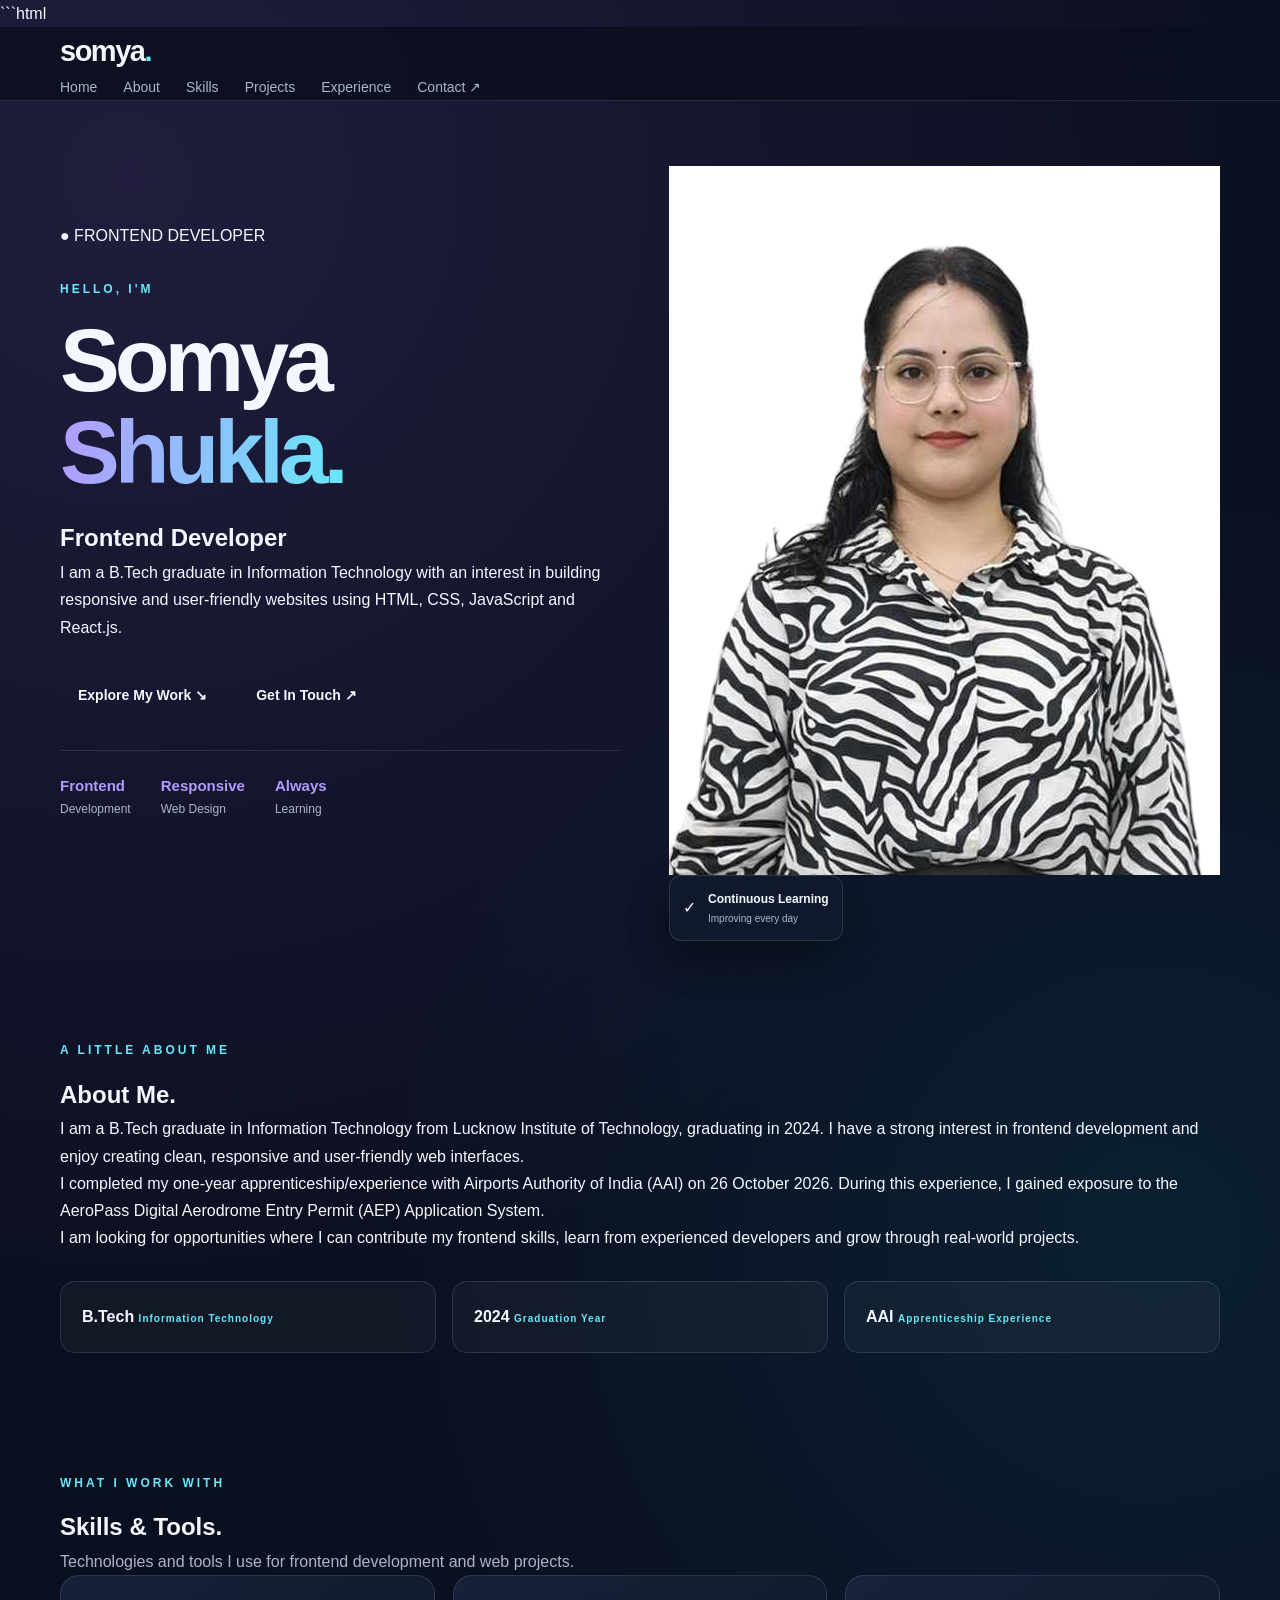
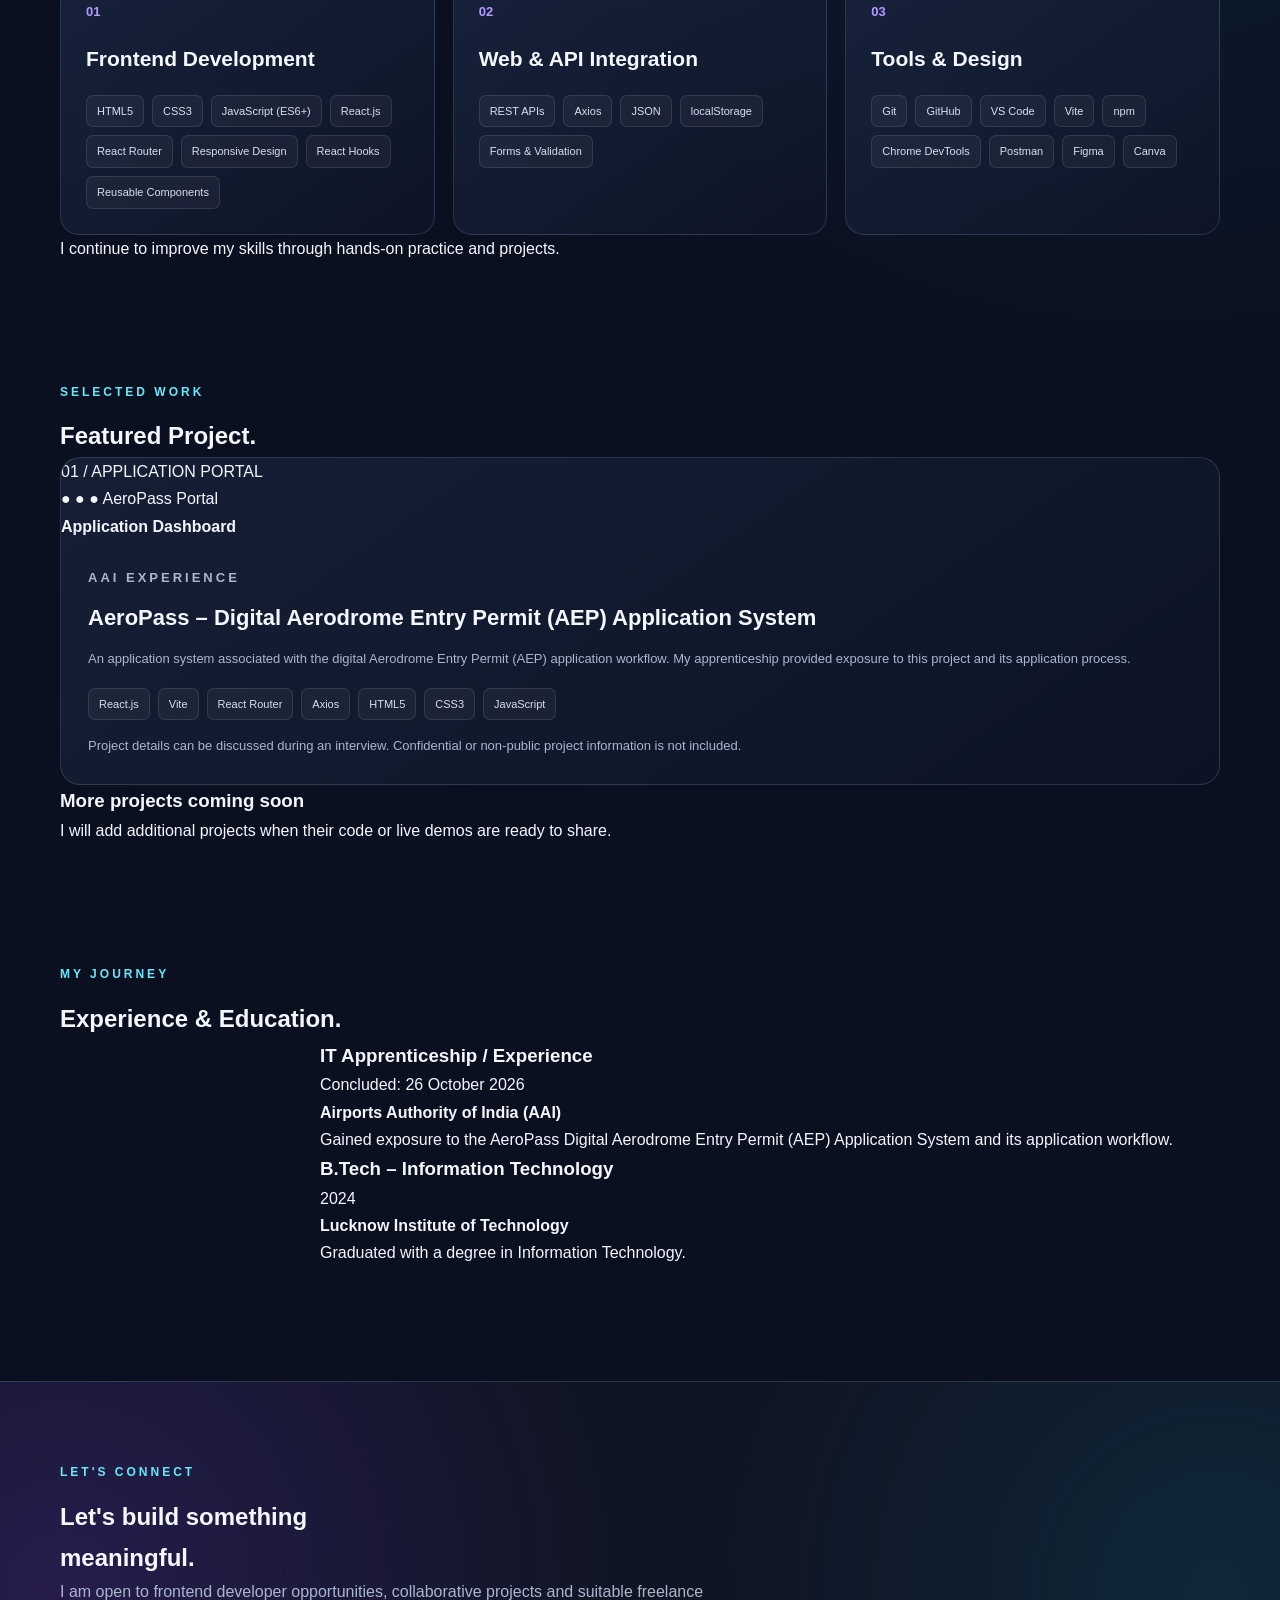
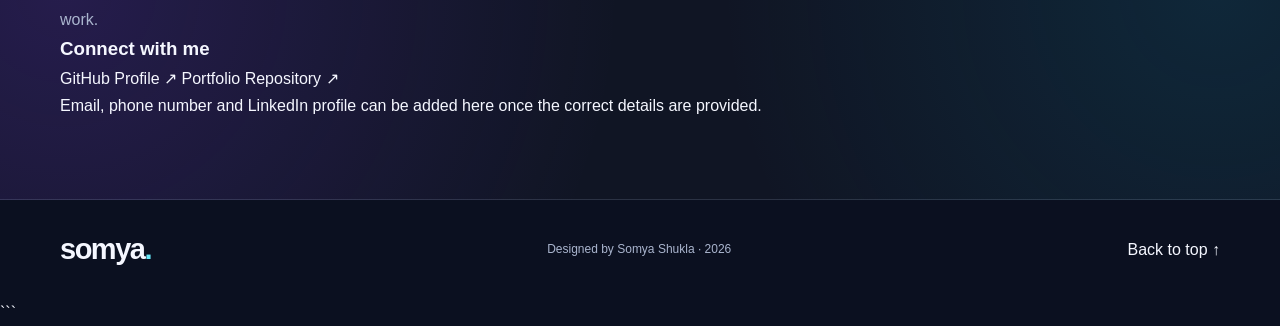
==== index.html @ 78b4c4a6 "Update index.html" ====
```html
<!DOCTYPE html>
<html lang="en">
<head>
  <meta charset="UTF-8">
  <meta name="viewport" content="width=device-width, initial-scale=1.0">

  <meta name="description" content="Somya Shukla - Frontend Developer skilled in HTML, CSS, JavaScript and React.js.">

  <title>Somya Shukla | Frontend Developer</title>

  <link rel="stylesheet" href="style.css">
</head>

<body>

  <header class="header">
    <nav class="nav container">
      <a href="#home" class="logo">somya<span>.</span></a>

      <div class="nav-links">
        <a href="#home">Home</a>
        <a href="#about">About</a>
        <a href="#skills">Skills</a>
        <a href="#projects">Projects</a>
        <a href="#experience">Experience</a>
        <a href="#contact" class="nav-button">Contact ↗</a>
      </div>
    </nav>
  </header>

  <main>

    <!-- HERO SECTION -->
    <section class="hero container" id="home">

      <div class="hero-content">
        <span class="badge">● FRONTEND DEVELOPER</span>

        <p class="eyebrow">HELLO, I'M</p>

        <h1>Somya<br><span>Shukla.</span></h1>

        <h2>Frontend Developer</h2>

        <p class="description">
          I am a B.Tech graduate in Information Technology with an interest
          in building responsive and user-friendly websites using HTML, CSS,
          JavaScript and React.js.
        </p>

        <div class="hero-buttons">
          <a href="#projects" class="button primary">Explore My Work ↘</a>
          <a href="#contact" class="button secondary">Get In Touch ↗</a>
        </div>

        <div class="hero-highlights">
          <div>
            <strong>Frontend</strong>
            <span>Development</span>
          </div>

          <div>
            <strong>Responsive</strong>
            <span>Web Design</span>
          </div>

          <div>
            <strong>Always</strong>
            <span>Learning</span>
          </div>
        </div>
      </div>

      <div class="hero-image-area">
        <div class="image-frame">
          <img src="somya.jpg.png" alt="Somya Shukla - Frontend Developer">
        </div>

        <div class="floating-card card-top">
          <span class="card-icon">✦</span>
          <div>
            <strong>Web Development</strong>
            <small>Building for the web</small>
          </div>
        </div>

        <div class="floating-card card-bottom">
          <span class="card-icon">✓</span>
          <div>
            <strong>Continuous Learning</strong>
            <small>Improving every day</small>
          </div>
        </div>
      </div>

    </section>

    <!-- ABOUT SECTION -->
    <section class="section container" id="about">

      <p class="eyebrow">A LITTLE ABOUT ME</p>

      <h2 class="section-title">
        About <span>Me.</span>
      </h2>

      <div class="about-grid">

        <div class="glass-card about-card">
          <p>
            I am a B.Tech graduate in Information Technology from
            Lucknow Institute of Technology, graduating in 2024.
            I have a strong interest in frontend development and enjoy
            creating clean, responsive and user-friendly web interfaces.
          </p>

          <p>
            I completed my one-year apprenticeship/experience with
            Airports Authority of India (AAI) on 26 October 2026.
            During this experience, I gained exposure to the AeroPass
            Digital Aerodrome Entry Permit (AEP) Application System.
          </p>

          <p>
            I am looking for opportunities where I can contribute my
            frontend skills, learn from experienced developers and
            grow through real-world projects.
          </p>
        </div>

        <div class="about-facts">
          <div class="fact-card">
            <strong>B.Tech</strong>
            <span>Information Technology</span>
          </div>

          <div class="fact-card">
            <strong>2024</strong>
            <span>Graduation Year</span>
          </div>

          <div class="fact-card">
            <strong>AAI</strong>
            <span>Apprenticeship Experience</span>
          </div>
        </div>

      </div>
    </section>

    <!-- SKILLS SECTION -->
    <section class="section container" id="skills">

      <p class="eyebrow">WHAT I WORK WITH</p>

      <h2 class="section-title">
        Skills & <span>Tools.</span>
      </h2>

      <p class="section-description">
        Technologies and tools I use for frontend development and web projects.
      </p>

      <div class="skills-grid">

        <div class="glass-card skill-card">
          <span class="skill-number">01</span>
          <h3>Frontend Development</h3>

          <div class="tags">
            <span>HTML5</span>
            <span>CSS3</span>
            <span>JavaScript (ES6+)</span>
            <span>React.js</span>
            <span>React Router</span>
            <span>Responsive Design</span>
            <span>React Hooks</span>
            <span>Reusable Components</span>
          </div>
        </div>

        <div class="glass-card skill-card">
          <span class="skill-number">02</span>
          <h3>Web & API Integration</h3>

          <div class="tags">
            <span>REST APIs</span>
            <span>Axios</span>
            <span>JSON</span>
            <span>localStorage</span>
            <span>Forms & Validation</span>
          </div>
        </div>

        <div class="glass-card skill-card">
          <span class="skill-number">03</span>
          <h3>Tools & Design</h3>

          <div class="tags">
            <span>Git</span>
            <span>GitHub</span>
            <span>VS Code</span>
            <span>Vite</span>
            <span>npm</span>
            <span>Chrome DevTools</span>
            <span>Postman</span>
            <span>Figma</span>
            <span>Canva</span>
          </div>
        </div>

      </div>

      <p class="skill-note">
        I continue to improve my skills through hands-on practice and projects.
      </p>

    </section>

    <!-- PROJECTS SECTION -->
    <section class="section container" id="projects">

      <p class="eyebrow">SELECTED WORK</p>

      <h2 class="section-title">
        Featured <span>Project.</span>
      </h2>

      <article class="glass-card project-card">

        <div class="project-visual">
          <span class="project-label">01 / APPLICATION PORTAL</span>

          <div class="mock-browser">
            <div class="browser-top">
              <span>● ● ●</span>
              <span>AeroPass Portal</span>
            </div>

            <div class="browser-content">
              <div class="mock-sidebar"></div>

              <div class="mock-main">
                <strong>Application Dashboard</strong>
                <div class="mock-line"></div>
                <div class="mock-line short"></div>

                <div class="mock-boxes">
                  <span></span>
                  <span></span>
                  <span></span>
                </div>

                <div class="mock-line"></div>
              </div>
            </div>
          </div>
        </div>

        <div class="project-details">

          <p class="eyebrow">AAI EXPERIENCE</p>

          <h3>
            AeroPass – Digital Aerodrome Entry Permit (AEP) Application System
          </h3>

          <p>
            An application system associated with the digital Aerodrome
            Entry Permit (AEP) application workflow. My apprenticeship
            provided exposure to this project and its application process.
          </p>

          <div class="tags">
            <span>React.js</span>
            <span>Vite</span>
            <span>React Router</span>
            <span>Axios</span>
            <span>HTML5</span>
            <span>CSS3</span>
            <span>JavaScript</span>
          </div>

          <p class="project-note">
            Project details can be discussed during an interview.
            Confidential or non-public project information is not included.
          </p>

        </div>

      </article>

      <div class="glass-card project-note-card">
        <h3>More projects coming soon</h3>
        <p>
          I will add additional projects when their code or live demos
          are ready to share.
        </p>
      </div>

    </section>

    <!-- EXPERIENCE AND EDUCATION -->
    <section class="section container" id="experience">

      <p class="eyebrow">MY JOURNEY</p>

      <h2 class="section-title">
        Experience & <span>Education.</span>
      </h2>

      <div class="timeline">

        <article class="glass-card timeline-card">
          <div class="timeline-heading">
            <h3>IT Apprenticeship / Experience</h3>
            <span>Concluded: 26 October 2026</span>
          </div>

          <h4>Airports Authority of India (AAI)</h4>

          <p>
            Gained exposure to the AeroPass Digital Aerodrome Entry Permit
            (AEP) Application System and its application workflow.
          </p>
        </article>

        <article class="glass-card timeline-card">
          <div class="timeline-heading">
            <h3>B.Tech – Information Technology</h3>
            <span>2024</span>
          </div>

          <h4>Lucknow Institute of Technology</h4>

          <p>
            Graduated with a degree in Information Technology.
          </p>
        </article>

      </div>

    </section>

    <!-- CONTACT SECTION -->
    <section class="contact-section" id="contact">

      <div class="container contact-grid">

        <div>
          <p class="eyebrow">LET'S CONNECT</p>

          <h2 class="section-title">
            Let's build something<br><span>meaningful.</span>
          </h2>

          <p class="section-description">
            I am open to frontend developer opportunities, collaborative
            projects and suitable freelance work.
          </p>
        </div>

        <div class="contact-card glass-card">

          <h3>Connect with me</h3>

          <a href="https://github.com/rk8227"
             target="_blank" rel="noopener noreferrer">
            GitHub Profile ↗
          </a>

          <a href="https://github.com/rk8227/somya-portfolio"
             target="_blank" rel="noopener noreferrer">
            Portfolio Repository ↗
          </a>

          <p class="contact-note">
            Email, phone number and LinkedIn profile can be added here
            once the correct details are provided.
          </p>

        </div>

      </div>

    </section>

  </main>

  <footer class="footer">
    <div class="container footer-content">
      <a href="#home" class="logo">somya<span>.</span></a>

      <p>Designed by Somya Shukla · 2026</p>

      <a href="#home">Back to top ↑</a>
    </div>
  </footer>

</body>
</html>
```
---- style.css ----
:root {
    --background: #0b1020;
    --background-light: #121b30;
    --card: #151f35;
    --text: #f5f7ff;
    --muted: #aab5ce;
    --purple: #b49aff;
    --cyan: #67e8f9;
    --border: rgba(180, 194, 225, 0.17);
}

* {
    box-sizing: border-box;
    margin: 0;
    padding: 0;
}

html {
    scroll-behavior: smooth;
    scroll-padding-top: 90px;
}

body {
    font-family: Arial, Helvetica, sans-serif;
    color: var(--text);
    line-height: 1.7;
    background:
        radial-gradient(
            circle at 10% 5%,
            rgba(126, 87, 194, 0.18),
            transparent 32%
        ),
        radial-gradient(
            circle at 90% 35%,
            rgba(8, 145, 178, 0.12),
            transparent 30%
        ),
        var(--background);
    overflow-x: hidden;
}

a {
    color: inherit;
    text-decoration: none;
}

button {
    font: inherit;
}

.container {
    width: min(1160px, calc(100% - 48px));
    margin: 0 auto;
}

/* HEADER */

.header {
    position: sticky;
    top: 0;
    z-index: 100;
    background: rgba(11, 16, 32, 0.92);
    backdrop-filter: blur(16px);
    border-bottom: 1px solid var(--border);
}

.navbar {
    min-height: 78px;
    display: flex;
    justify-content: space-between;
    align-items: center;
    gap: 25px;
}

.logo {
    font-size: 29px;
    font-weight: 800;
    letter-spacing: -1.5px;
}

.logo span {
    color: var(--cyan);
}

.nav-links {
    display: flex;
    align-items: center;
    gap: 26px;
    color: var(--muted);
    font-size: 14px;
}

.nav-links a {
    transition: color 0.25s ease;
}

.nav-links a:hover {
    color: var(--cyan);
}

.nav-links .nav-cta {
    padding: 9px 16px;
    border: 1px solid var(--border);
    border-radius: 10px;
    color: var(--text);
}

.menu-button {
    display: none;
    padding: 7px 12px;
    border: 1px solid var(--border);
    border-radius: 8px;
    background: var(--card);
    color: var(--text);
    cursor: pointer;
}

/* HERO */

.hero {
    min-height: 650px;
    display: grid;
    grid-template-columns: 1.1fr 0.9fr;
    align-items: center;
    gap: 50px;
    padding-top: 65px;
    padding-bottom: 80px;
}

.availability {
    display: inline-flex;
    align-items: center;
    gap: 10px;
    padding: 8px 13px;
    border: 1px solid var(--border);
    border-radius: 30px;
    background: rgba(255, 255, 255, 0.035);
    color: #d6def1;
    font-size: 11px;
    font-weight: 700;
    letter-spacing: 1px;
}

.status-dot {
    width: 8px;
    height: 8px;
    background: #6ee7b7;
    border-radius: 50%;
    box-shadow: 0 0 12px #6ee7b7;
}

.eyebrow {
    margin-bottom: 14px;
    color: var(--cyan);
    font-size: 12px;
    font-weight: 700;
    letter-spacing: 3px;
}

.hero-content > .eyebrow {
    margin-top: 30px;
}

.hero h1 {
    font-size: clamp(58px, 7vw, 92px);
    line-height: 1.03;
    letter-spacing: -5px;
    margin-bottom: 20px;
}

.hero h1 span,
.section-heading h2 span,
.contact-intro h2 span {
    color: var(--purple);
    background: linear-gradient(100deg, var(--purple), var(--cyan));
    -webkit-background-clip: text;
    background-clip: text;
    -webkit-text-fill-color: transparent;
}

.hero-subtitle {
    font-size: 24px;
    margin-bottom: 15px;
    color: #e1e7f8;
}

.hero-description {
    max-width: 580px;
    color: var(--muted);
    font-size: 16px;
}

.hero-buttons {
    display: flex;
    flex-wrap: wrap;
    gap: 13px;
    margin: 30px 0;
}

.button {
    display: inline-flex;
    align-items: center;
    justify-content: center;
    padding: 13px 18px;
    border-radius: 11px;
    font-size: 14px;
    font-weight: 700;
    transition: transform 0.25s ease;
}

.button:hover {
    transform: translateY(-3px);
}

.primary-button {
    color: #09111f;
    background: linear-gradient(110deg, var(--cyan), #a5f3fc);
}

.secondary-button {
    border: 1px solid var(--border);
    background: rgba(255, 255, 255, 0.035);
}

.hero-highlights {
    display: flex;
    flex-wrap: wrap;
    gap: 30px;
    padding-top: 22px;
    border-top: 1px solid var(--border);
}

.hero-highlights div {
    display: flex;
    flex-direction: column;
}

.hero-highlights strong {
    font-size: 15px;
    color: var(--purple);
}

.hero-highlights span {
    font-size: 12px;
    color: var(--muted);
}

/* HERO PHOTO */

.hero-visual {
    min-height: 430px;
    display: grid;
    place-items: center;
    position: relative;
}

.glow {
    position: absolute;
    border-radius: 50%;
    filter: blur(2px);
}

.glow-one {
    width: 320px;
    height: 380px;
    border: 1px solid rgba(180, 154, 255, 0.35);
    transform: rotate(-20deg);
}

.glow-two {
    width: 270px;
    height: 330px;
    border: 1px solid rgba(103, 232, 249, 0.3);
    transform: rotate(20deg);
}

.photo-card {
    position: relative;
    z-index: 1;
    width: min(300px, 75%);
    aspect-ratio: 4 / 5;
    padding: 7px;
    border-radius: 45% 45% 25px 25px;
    background: linear-gradient(145deg, var(--purple), var(--cyan));
    box-shadow: 0 25px 70px rgba(0, 0, 0, 0.4);
    transform: rotate(2deg);
}

.photo-card img {
    display: block;
    width: 100%;
    height: 100%;
    object-fit: cover;
    border-radius: inherit;
    background: var(--background-light);
}

.floating-card {
    position: absolute;
    z-index: 2;
    display: flex;
    align-items: center;
    gap: 12px;
    padding: 13px;
    border: 1px solid var(--border);
    border-radius: 13px;
    background: rgba(17, 25, 45, 0.96);
    box-shadow: 0 15px 40px rgba(0, 0, 0, 0.25);
}

.floating-top {
    top: 55px;
    right: -5px;
}

.floating-bottom {
    bottom: 45px;
    left: -5px;
}

.floating-icon {
    display: grid;
    place-items: center;
    width: 38px;
    height: 38px;
    border-radius: 10px;
    color: var(--cyan);
    background: rgba(103, 232, 249, 0.12);
    font-weight: 700;
}

.floating-card strong,
.floating-card small {
    display: block;
}

.floating-card strong {
    font-size: 12px;
}

.floating-card small {
    color: var(--muted);
    font-size: 10px;
}

/* COMMON SECTIONS */

.section {
    padding-top: 85px;
    padding-bottom: 35px;
}

.section-heading {
    max-width: 720px;
    margin-bottom: 35px;
}

.section-heading h2,
.contact-intro h2 {
    font-size: clamp(36px, 5vw, 56px);
    line-height: 1.15;
    letter-spacing: -2px;
    margin-bottom: 15px;
}

.section-description {
    max-width: 650px;
    color: var(--muted);
}

/* ABOUT */

.about-content {
    display: grid;
    grid-template-columns: 0.85fr 1.15fr;
    gap: 40px;
}

.about-intro h3 {
    font-size: 28px;
    line-height: 1.45;
}

.about-description p {
    margin-bottom: 16px;
    color: var(--muted);
}

.about-facts {
    display: grid;
    grid-template-columns: repeat(3, 1fr);
    gap: 16px;
    margin-top: 30px;
}

.fact-card {
    padding: 21px;
    border: 1px solid var(--border);
    border-radius: 15px;
    background: rgba(255, 255, 255, 0.035);
}

.fact-card span {
    color: var(--cyan);
    font-size: 10px;
    font-weight: 700;
    letter-spacing: 1px;
}

.fact-card h3 {
    margin: 8px 0 3px;
    font-size: 21px;
}

.fact-card p {
    color: var(--muted);
    font-size: 12px;
}

/* SKILLS */

.skills-grid {
    display: grid;
    grid-template-columns: repeat(3, 1fr);
    gap: 18px;
}

.skill-card {
    padding: 25px;
    border: 1px solid var(--border);
    border-radius: 19px;
    background: linear-gradient(
        145deg,
        rgba(24, 35, 60, 0.95),
        rgba(14, 21, 39, 0.95)
    );
    transition: transform 0.25s ease, border-color 0.25s ease;
}

.skill-card:hover {
    transform: translateY(-5px);
    border-color: rgba(180, 154, 255, 0.6);
}

.skill-number {
    display: block;
    margin-bottom: 18px;
    color: var(--purple);
    font-weight: 700;
    font-size: 13px;
}

.skill-card h3 {
    margin-bottom: 18px;
    font-size: 21px;
}

.tags {
    display: flex;
    flex-wrap: wrap;
    gap: 8px;
}

.tags span {
    padding: 6px 10px;
    border: 1px solid rgba(255, 255, 255, 0.1);
    border-radius: 7px;
    color: #d7def0;
    background: rgba(255, 255, 255, 0.045);
    font-size: 11px;
}

/* PROJECTS */

.projects-grid {
    display: grid;
    grid-template-columns: repeat(2, minmax(0, 1fr));
    gap: 20px;
    align-items: stretch;
}

.project-card {
    overflow: hidden;
    border: 1px solid var(--border);
    border-radius: 20px;
    background: linear-gradient(
        145deg,
        rgba(22, 32, 54, 0.96),
        rgba(13, 20, 38, 0.96)
    );
    transition: transform 0.25s ease, border-color 0.25s ease;
}

.project-card:hover {
    transform: translateY(-5px);
    border-color: rgba(103, 232, 249, 0.4);
}

.featured-project {
    grid-column: 1 / -1;
    display: grid;
    grid-template-columns: 0.85fr 1.15fr;
}

.project-art {
    min-height: 245px;
    padding: 25px;
    display: flex;
    align-items: center;
    justify-content: center;
    position: relative;
    overflow: hidden;
}

.purple-art {
    background:
        radial-gradient(circle at 20% 20%, #a78bfa66, transparent 45%),
        linear-gradient(135deg, #292047, #141c35);
}

.teal-art {
    background:
        radial-gradient(circle at 80% 10%, #2dd4bf55, transparent 45%),
        linear-gradient(135deg, #103a43, #142238);
}

.blue-art {
    background:
        radial-gradient(circle at 70% 10%, #60a5fa55, transparent 45%),
        linear-gradient(135deg, #192e55, #171b3b);
}

.project-index {
    position: absolute;
    top: 18px;
    left: 20px;
    color: #ffffffc9;
    font-size: 10px;
    letter-spacing: 2px;
}

.art-caption {
    position: absolute;
    bottom: 18px;
    left: 20px;
    font-size: 18px;
    font-weight: 700;
}

/* Project illustrations */

.project-illustration {
    width: 85%;
    padding: 16px;
    border: 1px solid #ffffff33;
    border-radius: 13px;
    background: rgba(5, 10, 25, 0.65);
    transform: rotate(-3deg);
}

.illustration-top,
.browser-bar {
    display: flex;
    gap: 5px;
}

.illustration-top span,
.browser-bar span {
    width: 7px;
    height: 7px;
    border-radius: 50%;
    background: var(--purple);
}

.illustration-top span:nth-child(2),
.browser-bar span:nth-child(2) {
    background: var(--cyan);
}

.illustration-top span:nth-child(3),
.browser-bar span:nth-child(3) {
    background: #f0abfc;
}

.illustration-line {
    width: 75%;
    height: 9px;
    margin-top: 18px;
    border-radius: 5px;
    background: #ffffffb5;
}

.illustration-line.short {
    width: 48%;
    margin-top: 10px;
    background: #a78bfa9c;
}

.illustration-boxes {
    display: flex;
    gap: 8px;
    margin-top: 18px;
}

.illustration-boxes div {
    flex: 1;
    height: 55px;
    border: 1px solid #67e8f933;
    border-radius: 7px;
    background: #67e8f91c;
}

.portfolio-illustration {
    width: 85%;
    overflow: hidden;
    border: 1px solid #ffffff38;
    border-radius: 12px;
    background: rgba(5, 15, 28, 0.7);
    transform: rotate(2deg);
}

.browser-bar {
    padding: 12px;
    background: #ffffff0c;
}

.browser-body {
    padding: 23px 18px;
}

.browser-body strong {
    display: block;
    font-size: 20px;
}

.browser-body p {
    color: #99f6e4;
    font-size: 12px;
}

.illustration-button {
    width: 85px;
    height: 23px;
    margin-top: 15px;
    border-radius: 6px;
    background: linear-gradient(90deg, #5eead4, #a7f3d0);
}

.code-illustration {
    padding: 22px;
    border: 1px solid #ffffff25;
    border-radius: 12px;
    background: #080e1d99;
    font-family: monospace;
    font-size: 15px;
    line-height: 2;
    transform: rotate(-2deg);
}

.code-illustration > span {
    color: var(--purple);
}

.code-illustration em {
    color: var(--cyan);
    font-style: normal;
}

.project-details {
    padding: 27px;
}

.project-category {
    margin-bottom: 10px;
    color: var(--cyan);
    font-size: 10px;
    font-weight: 700;
    letter-spacing: 2px;
}

.project-details h3 {
    margin-bottom: 15px;
    font-size: 22px;
    line-height: 1.35;
}

.project-details > p:not(.project-category) {
    color: var(--muted);
    font-size: 13px;
}

.project-details .tags {
    margin-top: 18px;
}

.project-link {
    display: inline-block;
    margin-top: 20px;
    color: var(--cyan);
    font-size: 13px;
    font-weight: 700;
}

.project-link:hover {
    text-decoration: underline;
}

.project-details .project-note {
    margin-top: 15px;
    color: #8795b2;
    font-size: 11px;
}

/* EXPERIENCE */

.timeline {
    max-width: 900px;
    margin-left: auto;
}

.timeline-item {
    display: grid;
    grid-template-columns: 145px 15px 1fr;
    gap: 20px;
    position: relative;
    padding-bottom: 30px;
}

.timeline-item:not(:last-child)::after {
    content: "";
    position: absolute;
    top: 20px;
    bottom: -2px;
    left: 151px;
    width: 1px;
    background: linear-gradient(var(--purple), transparent);
}

.timeline-date {
    padding-top: 5px;
    color: var(--muted);
    font-size: 11px;
}

.timeline-marker {
    position: relative;
    z-index: 1;
    width: 11px;
    height: 11px;
    margin-top: 7px;
    border-radius: 50%;
    background: var(--cyan);
    box-shadow: 0 0 0 5px rgba(103, 232, 249, 0.1);
}

.timeline-content {
    padding: 24px;
    border: 1px solid var(--border);
    border-radius: 16px;
    background: rgba(255, 255, 255, 0.025);
}

.timeline-content h3 {
    margin-bottom: 12px;
    font-size: 20px;
}

.timeline-content > p:not(.project-category) {
    margin-bottom: 14px;
    color: var(--muted);
    font-size: 14px;
}

.status-label {
    display: inline-block;
    padding: 5px 10px;
    border: 1px solid #34d39935;
    border-radius: 20px;
    color: #a7f3d0;
    background: #34d39912;
    font-size: 11px;
}

/* CONTACT */

.contact-section {
    margin-top: 80px;
    padding: 80px 0;
    border-top: 1px solid var(--border);
    border-bottom: 1px solid var(--border);
    background:
        radial-gradient(
            circle at 5% 50%,
            rgba(124, 58, 237, 0.2),
            transparent 45%
        ),
        radial-gradient(
            circle at 95% 50%,
            rgba(8, 145, 178, 0.15),
            transparent 40%
        ),
        rgba(255, 255, 255, 0.02);
}

.contact-layout {
    display: grid;
    grid-template-columns: 1fr 0.85fr;
    align-items: center;
    gap: 55px;
}

.contact-intro > p:not(.eyebrow) {
    max-width: 500px;
    margin-top: 15px;
    color: var(--muted);
}

.contact-options {
    display: grid;
    gap: 12px;
}

.contact-item {
    display: flex;
    align-items: center;
    gap: 14px;
    padding: 15px;
    border: 1px solid var(--border);
    border-radius: 13px;
    background: rgba(10, 16, 32, 0.75);
    transition: transform 0.2s ease, border-color 0.2s ease;
}

a.contact-item:hover {
    transform: translateX(4px);
    border-color: var(--cyan);
}

.contact-icon {
    display: grid;
    place-items: center;
    flex: 0 0 42px;
    width: 42px;
    height: 42px;
    border-radius: 10px;
    color: var(--cyan);
    background: rgba(103, 232, 249, 0.12);
    font-weight: 700;
}

.contact-text {
    min-width: 0;
}

.contact-text small,
.contact-text strong {
    display: block;
    overflow-wrap: anywhere;
}

.contact-text small {
    color: #8e9ab5;
    font-size: 9px;
    letter-spacing: 1px;
}

.contact-text strong {
    font-size: 13px;
}

.contact-arrow {
    margin-left: auto;
    color: var(--cyan);
    font-size: 19px;
}

.contact-placeholder {
    border-style: dashed;
}

/* FOOTER */

.footer {
    padding: 25px 0;
}

.footer-content {
    display: flex;
    justify-content: space-between;
    align-items: center;
    gap: 20px;
}

.footer-content p,
.back-to-top {
    color: var(--muted);
    font-size: 12px;
}

.back-to-top:hover {
    color: var(--cyan);
}

/* RESPONSIVE DESIGN */

@media (max-width: 900px) {

    .nav-links {
        gap: 15px;
    }

    .hero {
        gap: 25px;
    }

    .hero-highlights {
        gap: 17px;
    }

    .skills-grid {
        grid-template-columns: repeat(2, 1fr);
    }

    .skill-card:last-child {
        grid-column: 1 / -1;
    }

    .contact-layout {
        gap: 30px;
    }
}

@media (max-width: 680px) {

    .container {
        width: calc(100% - 32px);
    }

    .navbar {
        min-height: 68px;
    }

    .menu-button {
        display: block;
    }

    .nav-links {
        display: none;
        position: absolute;
        top: 68px;
        left: 16px;
        right: 16px;
        flex-direction: column;
        align-items: stretch;
        gap: 5px;
        padding: 16px;
        border: 1px solid var(--border);
        border-radius: 14px;
        background: #0c1325;
    }

    .nav-links.open {
        display: flex;
    }

    .nav-links a {
        padding: 10px;
    }

    .nav-links .nav-cta {
        text-align: center;
    }

    .hero {
        grid-template-columns: 1fr;
        padding-top: 40px;
        padding-bottom: 45px;
        gap: 25px;
    }

    .hero-visual {
        min-height: 320px;
    }

    .glow-one {
        width: 255px;
        height: 295px;
    }

    .glow-two {
        width: 220px;
        height: 265px;
    }

    .photo-card {
        width: 215px;
    }

    .floating-top {
        top: 15px;
        right: 0;
    }

    .floating-bottom {
        bottom: 15px;
        left: 0;
    }

    .hero h1 {
        font-size: 64px;
        letter-spacing: -3px;
    }

    .hero-subtitle {
        font-size: 21px;
    }

    .hero-description {
        font-size: 14px;
    }

    .hero-highlights {
        justify-content: space-between;
        gap: 10px;
    }

    .hero-highlights strong {
        font-size: 12px;
    }

    .hero-highlights span {
        font-size: 10px;
    }

    .section {
        padding-top: 60px;
        padding-bottom: 25px;
    }

    .section-heading h2,
    .contact-intro h2 {
        font-size: 39px;
    }

    .about-content {
        grid-template-columns: 1fr;
        gap: 20px;
    }

    .about-intro h3 {
        font-size: 24px;
    }

    .about-facts {
        grid-template-columns: 1fr;
    }

    .skills-grid {
        grid-template-columns: 1fr;
    }

    .skill-card:last-child {
        grid-column: auto;
    }

    .projects-grid {
        grid-template-columns: 1fr;
    }

    .featured-project {
        grid-column: auto;
        grid-template-columns: 1fr;
    }

    .project-art {
        min-height: 230px;
    }

    .project-details {
        padding: 22px;
    }

    .timeline-item {
        grid-template-columns: 1fr 12px;
        gap: 12px;
    }

    .timeline-date {
        grid-column: 1 / -1;
    }

    .timeline-marker {
        grid-column: 2;
        grid-row: 2;
    }

    .timeline-content {
        grid-column: 1;
        grid-row: 2;
        padding: 20px;
    }

    .timeline-item:not(:last-child)::after {
        left: auto;
        right: 5px;
        top: 38px;
        bottom: -2px;
    }

    .contact-section {
        margin-top: 45px;
        padding: 55px 0;
    }

    .contact-layout {
        grid-template-columns: 1fr;
        gap: 28px;
    }

    .footer-content {
        flex-wrap: wrap;
    }

    .footer-content p {
        order: 3;
        width: 100%;
    }
}

@media (prefers-reduced-motion: reduce) {

    html {
        scroll-behavior: auto;
    }

    *,
    *::before,
    *::after {
        transition: none !important;
    }
}
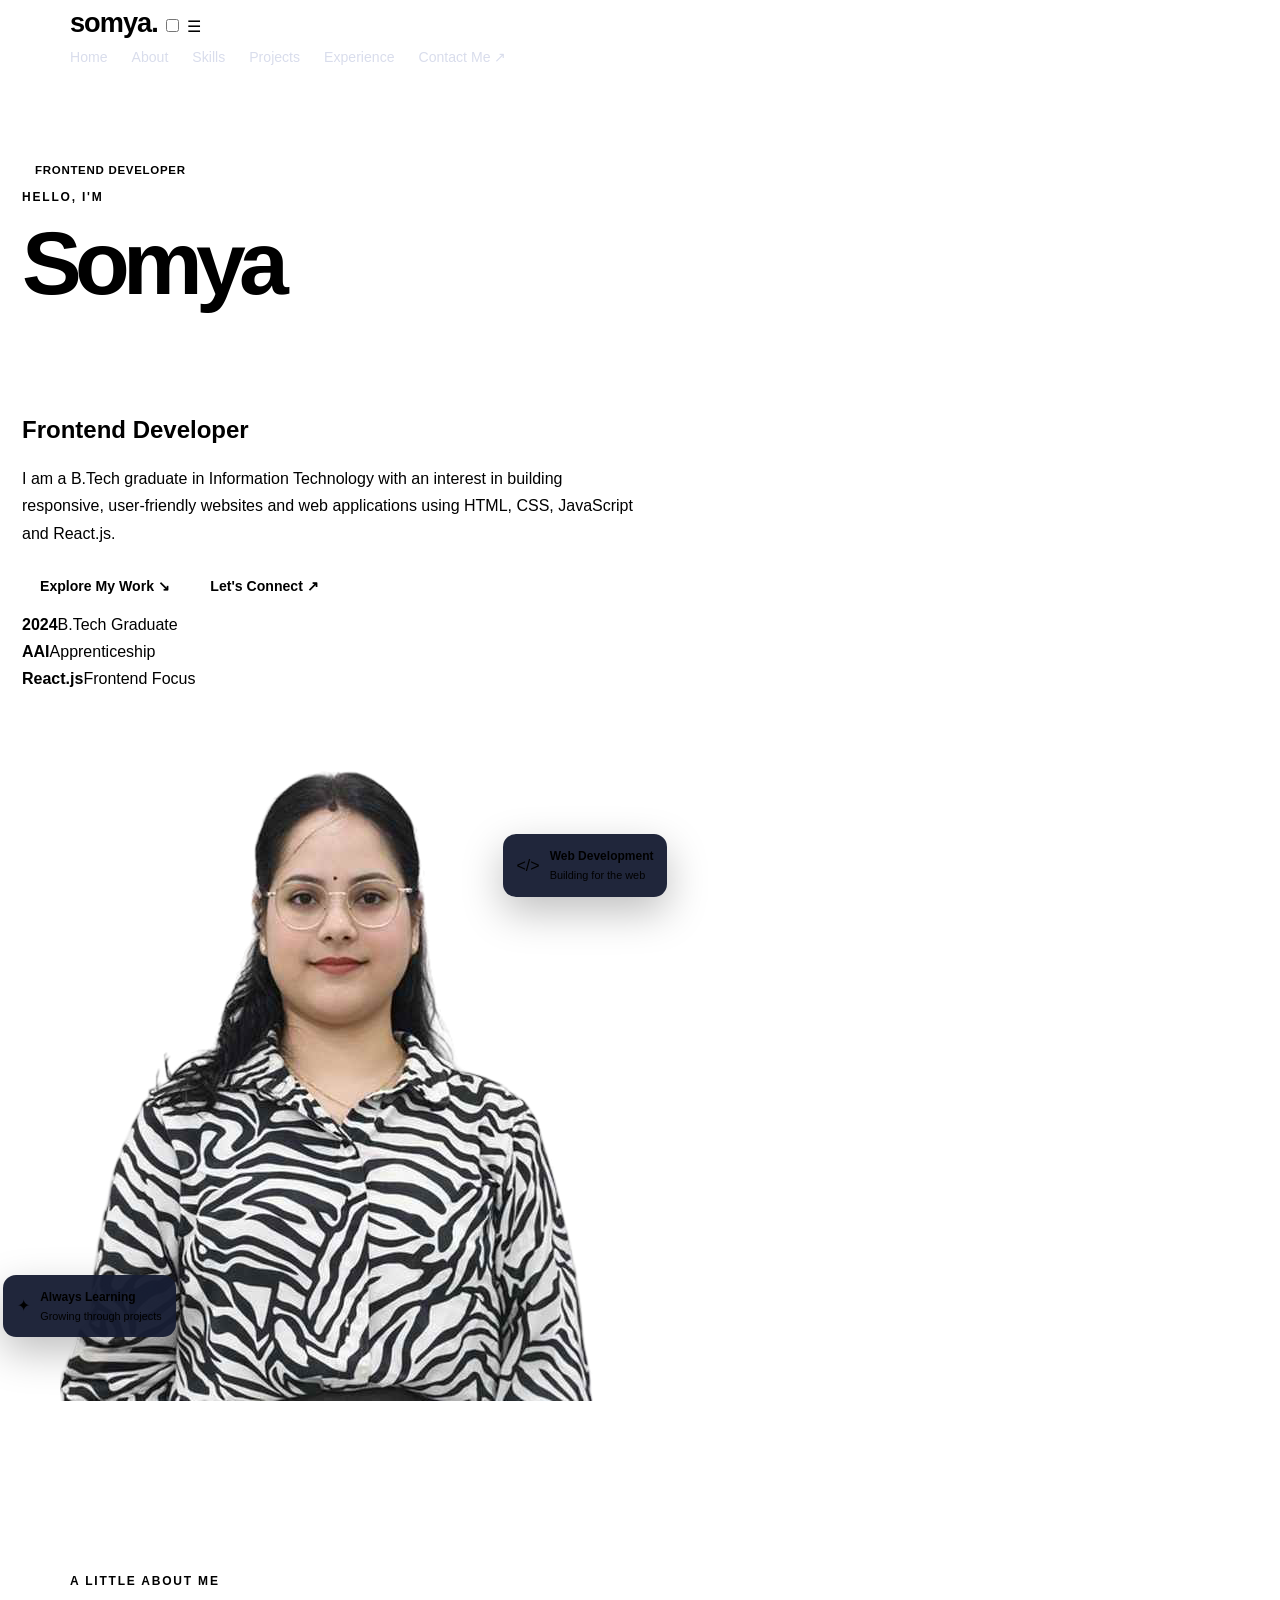
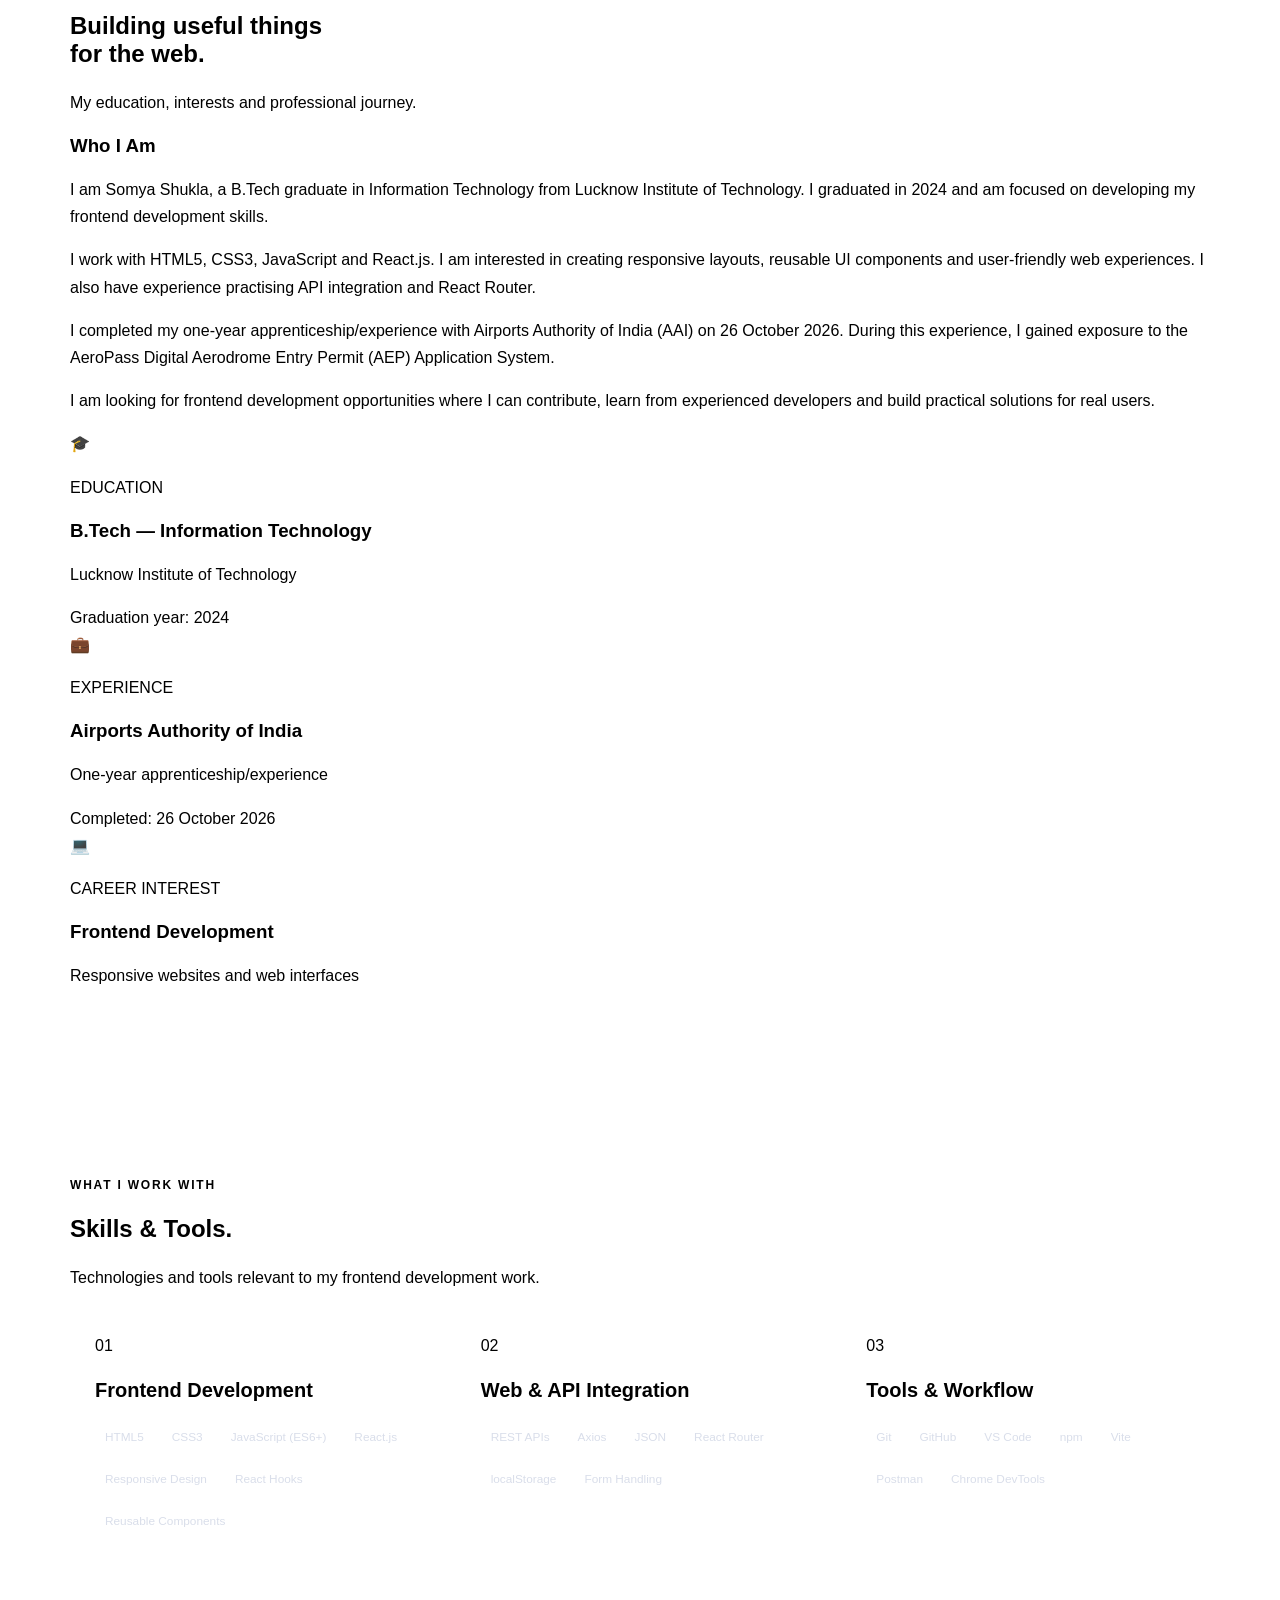
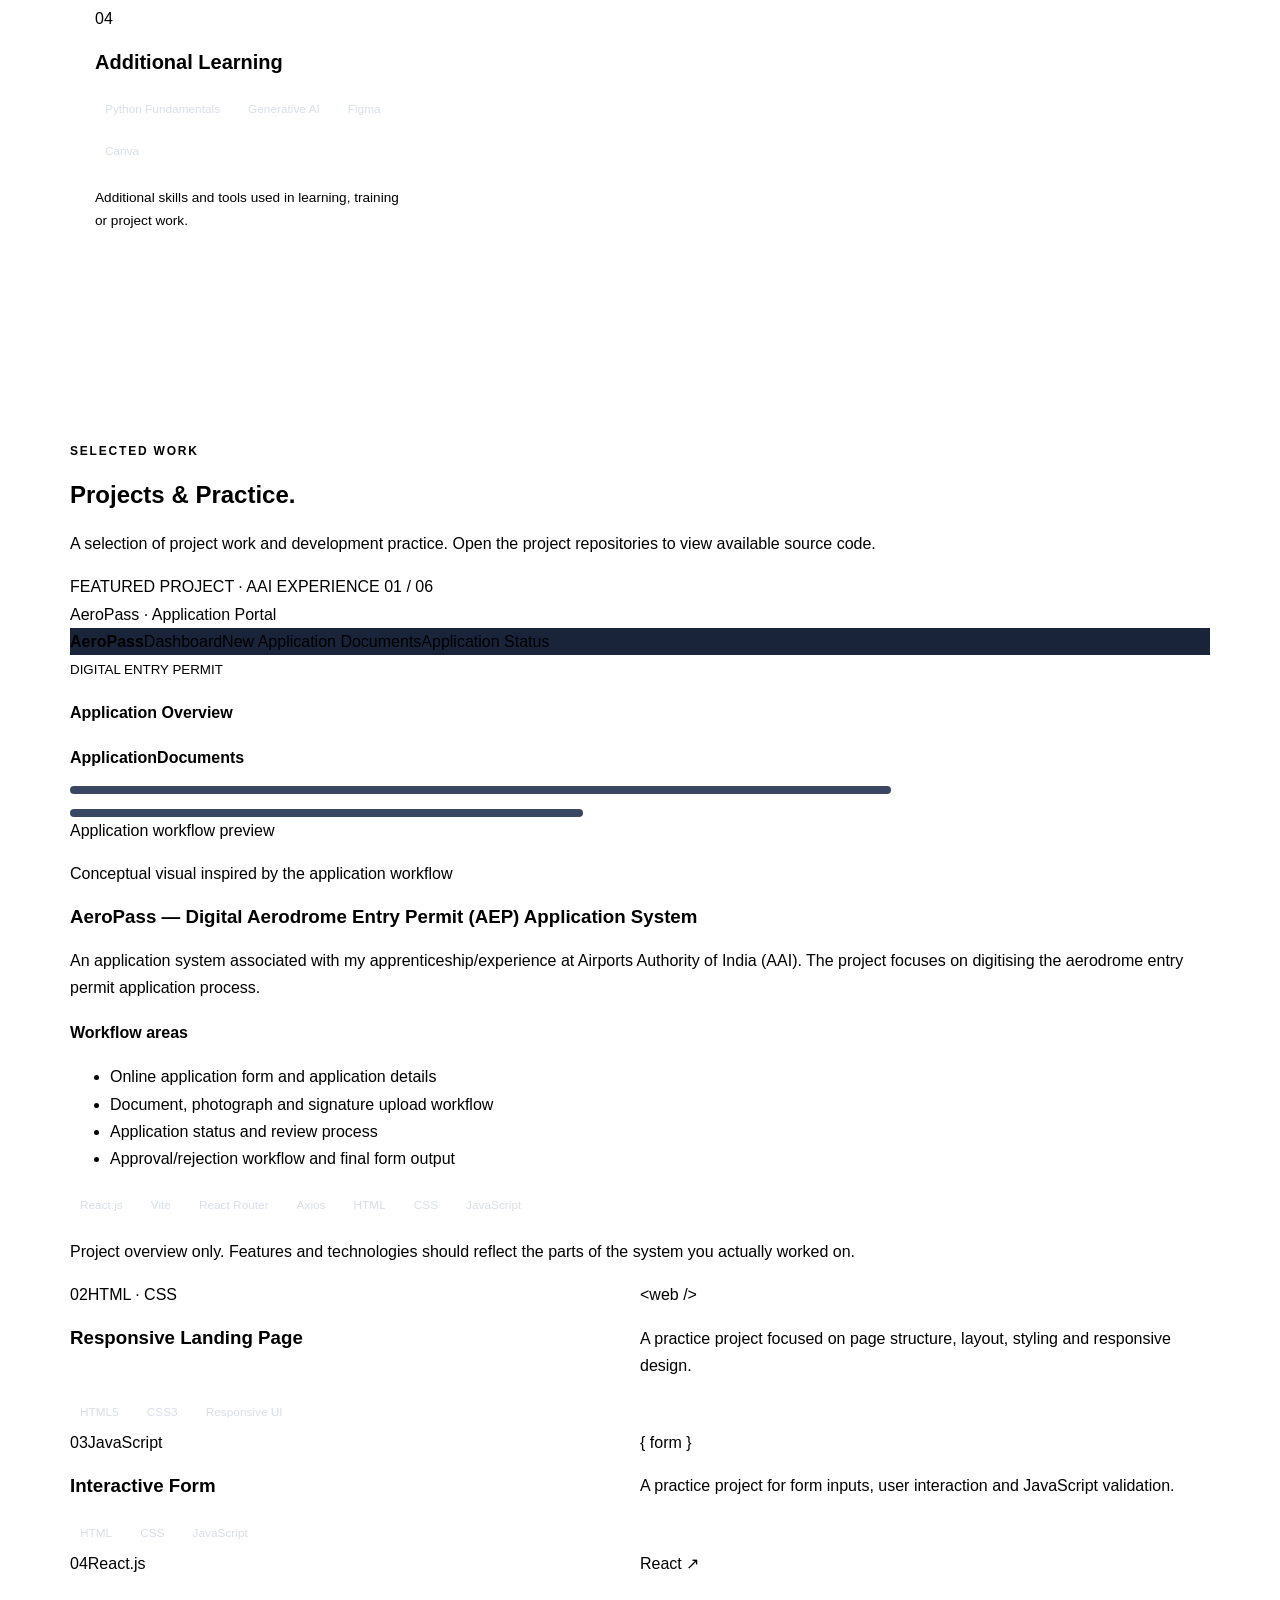
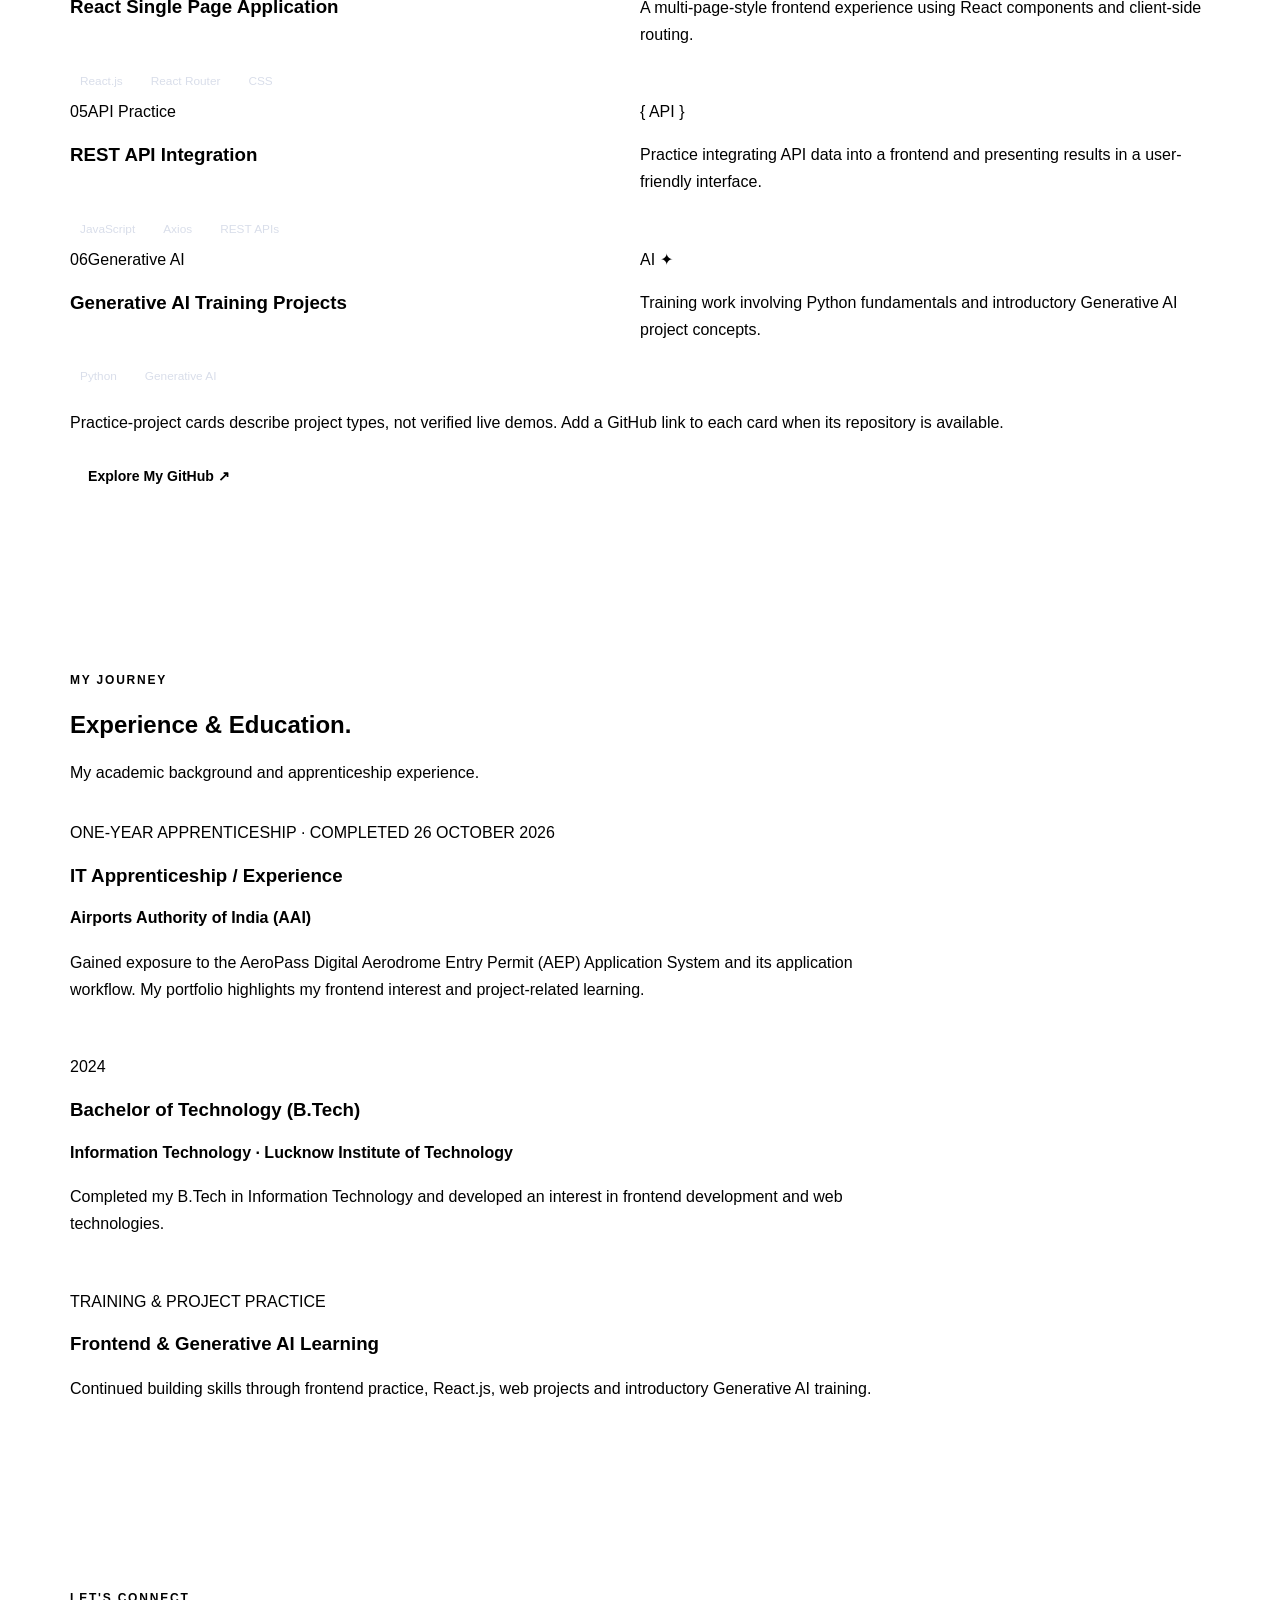
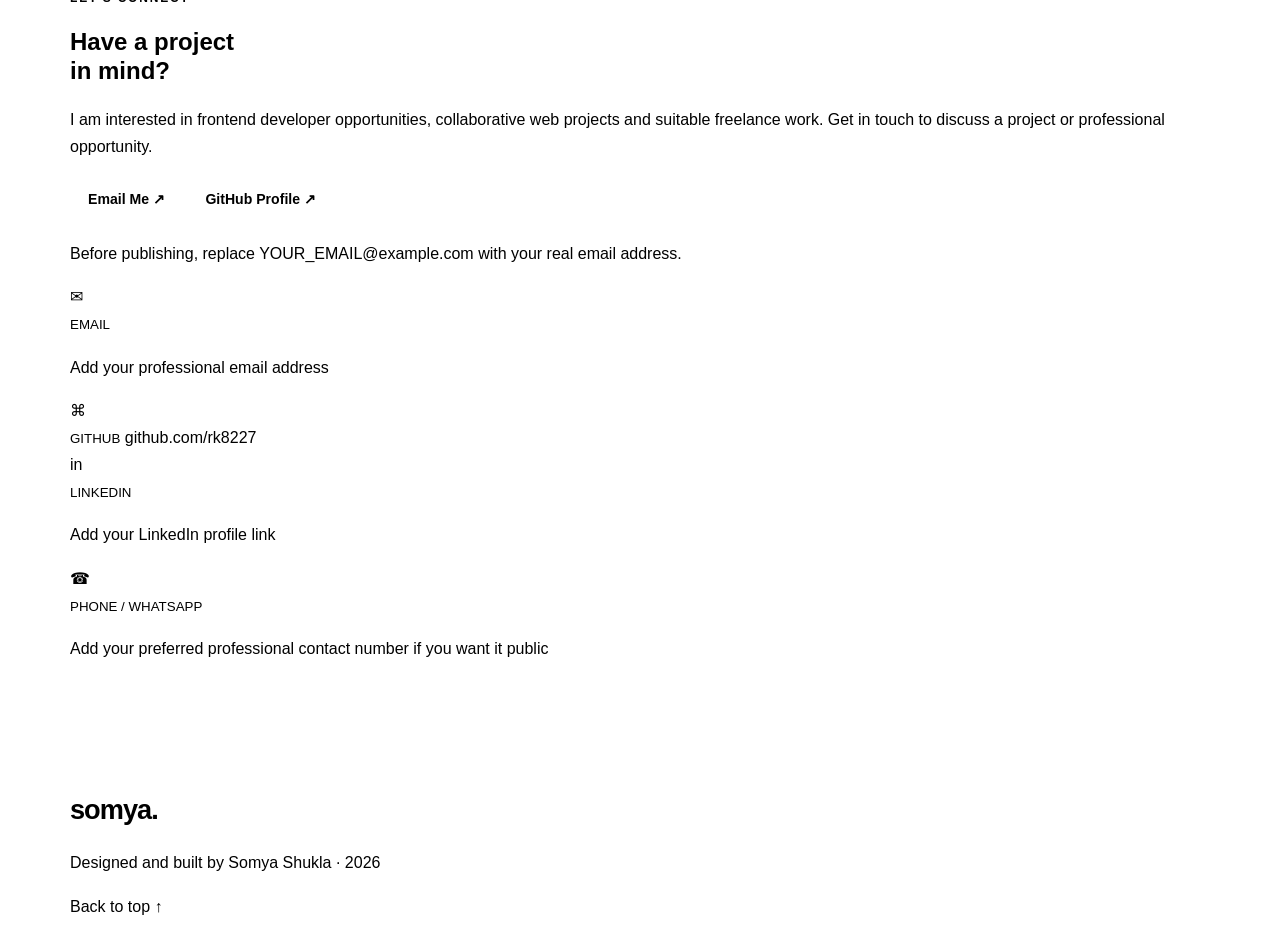
==== commit 49bdf4f0: "Update index.html" ====
--- a/index.html
+++ b/index.html
@@ -1,22 +1,21 @@
-```html
 <!DOCTYPE html>
 <html lang="en">
 <head>
   <meta charset="UTF-8">
   <meta name="viewport" content="width=device-width, initial-scale=1.0">
-
   <meta name="description" content="Somya Shukla - Frontend Developer skilled in HTML, CSS, JavaScript and React.js.">
-
+  <meta name="author" content="Somya Shukla">
   <title>Somya Shukla | Frontend Developer</title>
-
   <link rel="stylesheet" href="style.css">
 </head>
-
 <body>
 
-  <header class="header">
-    <nav class="nav container">
-      <a href="#home" class="logo">somya<span>.</span></a>
+  <header class="site-header">
+    <nav class="navbar container">
+      <a class="logo" href="#home">somya<span>.</span></a>
+
+      <input type="checkbox" id="menu-toggle">
+      <label for="menu-toggle" class="menu-button" aria-label="Open navigation">☰</label>
 
       <div class="nav-links">
         <a href="#home">Home</a>
@@ -24,380 +23,436 @@
         <a href="#skills">Skills</a>
         <a href="#projects">Projects</a>
         <a href="#experience">Experience</a>
-        <a href="#contact" class="nav-button">Contact ↗</a>
+        <a class="nav-contact" href="#contact">Contact Me ↗</a>
       </div>
     </nav>
   </header>
 
   <main>
 
-    <!-- HERO SECTION -->
-    <section class="hero container" id="home">
-
-      <div class="hero-content">
-        <span class="badge">● FRONTEND DEVELOPER</span>
-
-        <p class="eyebrow">HELLO, I'M</p>
-
-        <h1>Somya<br><span>Shukla.</span></h1>
-
-        <h2>Frontend Developer</h2>
-
-        <p class="description">
-          I am a B.Tech graduate in Information Technology with an interest
-          in building responsive and user-friendly websites using HTML, CSS,
-          JavaScript and React.js.
+    <!-- HERO -->
+    <section class="hero section" id="home">
+      <div class="container hero-grid">
+        <div class="hero-text">
+          <div class="badge"><span class="status-dot"></span> FRONTEND DEVELOPER</div>
+          <p class="eyebrow">HELLO, I'M</p>
+          <h1>Somya<br><span>Shukla.</span></h1>
+          <h2>Frontend Developer</h2>
+
+          <p class="hero-description">
+            I am a B.Tech graduate in Information Technology with an interest
+            in building responsive, user-friendly websites and web applications
+            using HTML, CSS, JavaScript and React.js.
+          </p>
+
+          <div class="hero-actions">
+            <a class="button button-primary" href="#projects">Explore My Work ↘</a>
+            <a class="button button-outline" href="#contact">Let's Connect ↗</a>
+          </div>
+
+          <div class="hero-facts">
+            <div><strong>2024</strong><span>B.Tech Graduate</span></div>
+            <div><strong>AAI</strong><span>Apprenticeship</span></div>
+            <div><strong>React.js</strong><span>Frontend Focus</span></div>
+          </div>
+        </div>
+
+        <div class="hero-image-area">
+          <div class="image-decoration"></div>
+          <img class="profile-photo" src="somya.jpg.png" alt="Somya Shukla">
+          <div class="floating-card card-top">
+            <span class="floating-symbol">&lt;/&gt;</span>
+            <div><strong>Web Development</strong><small>Building for the web</small></div>
+          </div>
+          <div class="floating-card card-bottom">
+            <span class="floating-symbol">✦</span>
+            <div><strong>Always Learning</strong><small>Growing through projects</small></div>
+          </div>
+        </div>
+      </div>
+    </section>
+
+    <!-- ABOUT -->
+    <section class="section" id="about">
+      <div class="container">
+        <div class="section-heading">
+          <p class="eyebrow">A LITTLE ABOUT ME</p>
+          <h2>Building useful things<br><span>for the web.</span></h2>
+          <p class="section-subtitle">My education, interests and professional journey.</p>
+        </div>
+
+        <div class="about-layout">
+          <article class="panel about-copy">
+            <h3>Who I Am</h3>
+            <p>
+              I am Somya Shukla, a B.Tech graduate in Information Technology
+              from Lucknow Institute of Technology. I graduated in 2024 and
+              am focused on developing my frontend development skills.
+            </p>
+            <p>
+              I work with HTML5, CSS3, JavaScript and React.js. I am interested
+              in creating responsive layouts, reusable UI components and
+              user-friendly web experiences. I also have experience practising
+              API integration and React Router.
+            </p>
+            <p>
+              I completed my one-year apprenticeship/experience with Airports
+              Authority of India (AAI) on 26 October 2026. During this experience,
+              I gained exposure to the AeroPass Digital Aerodrome Entry Permit
+              (AEP) Application System.
+            </p>
+            <p>
+              I am looking for frontend development opportunities where I can
+              contribute, learn from experienced developers and build practical
+              solutions for real users.
+            </p>
+          </article>
+
+          <div class="about-cards">
+            <article class="panel info-card">
+              <span class="info-icon">🎓</span>
+              <div>
+                <p class="card-label">EDUCATION</p>
+                <h3>B.Tech — Information Technology</h3>
+                <p>Lucknow Institute of Technology</p>
+                <span class="muted">Graduation year: 2024</span>
+              </div>
+            </article>
+
+            <article class="panel info-card">
+              <span class="info-icon">💼</span>
+              <div>
+                <p class="card-label">EXPERIENCE</p>
+                <h3>Airports Authority of India</h3>
+                <p>One-year apprenticeship/experience</p>
+                <span class="muted">Completed: 26 October 2026</span>
+              </div>
+            </article>
+
+            <article class="panel info-card">
+              <span class="info-icon">💻</span>
+              <div>
+                <p class="card-label">CAREER INTEREST</p>
+                <h3>Frontend Development</h3>
+                <p>Responsive websites and web interfaces</p>
+              </div>
+            </article>
+          </div>
+        </div>
+      </div>
+    </section>
+
+    <!-- SKILLS -->
+    <section class="section section-tinted" id="skills">
+      <div class="container">
+        <div class="section-heading">
+          <p class="eyebrow">WHAT I WORK WITH</p>
+          <h2>Skills &amp; <span>Tools.</span></h2>
+          <p class="section-subtitle">
+            Technologies and tools relevant to my frontend development work.
+          </p>
+        </div>
+
+        <div class="skills-grid">
+          <article class="panel skill-card">
+            <span class="card-number">01</span>
+            <h3>Frontend Development</h3>
+            <div class="tags">
+              <span>HTML5</span><span>CSS3</span><span>JavaScript (ES6+)</span>
+              <span>React.js</span><span>Responsive Design</span>
+              <span>React Hooks</span><span>Reusable Components</span>
+            </div>
+          </article>
+
+          <article class="panel skill-card">
+            <span class="card-number">02</span>
+            <h3>Web &amp; API Integration</h3>
+            <div class="tags">
+              <span>REST APIs</span><span>Axios</span><span>JSON</span>
+              <span>React Router</span><span>localStorage</span>
+              <span>Form Handling</span>
+            </div>
+          </article>
+
+          <article class="panel skill-card">
+            <span class="card-number">03</span>
+            <h3>Tools &amp; Workflow</h3>
+            <div class="tags">
+              <span>Git</span><span>GitHub</span><span>VS Code</span>
+              <span>npm</span><span>Vite</span><span>Postman</span>
+              <span>Chrome DevTools</span>
+            </div>
+          </article>
+
+          <article class="panel skill-card">
+            <span class="card-number">04</span>
+            <h3>Additional Learning</h3>
+            <div class="tags">
+              <span>Python Fundamentals</span><span>Generative AI</span>
+              <span>Figma</span><span>Canva</span>
+            </div>
+            <p class="skill-note">
+              Additional skills and tools used in learning, training or project work.
+            </p>
+          </article>
+        </div>
+      </div>
+    </section>
+
+    <!-- PROJECTS -->
+    <section class="section" id="projects">
+      <div class="container">
+        <div class="section-heading">
+          <p class="eyebrow">SELECTED WORK</p>
+          <h2>Projects &amp; <span>Practice.</span></h2>
+          <p class="section-subtitle">
+            A selection of project work and development practice. Open the
+            project repositories to view available source code.
+          </p>
+        </div>
+
+        <article class="project-feature panel">
+          <div class="project-topline">
+            <span class="project-type">FEATURED PROJECT · AAI EXPERIENCE</span>
+            <span class="project-index">01 / 06</span>
+          </div>
+
+          <div class="project-feature-grid">
+            <div class="project-art aeropass-art">
+              <div class="mock-window">
+                <div class="mock-topbar"><i></i><i></i><i></i><span>AeroPass · Application Portal</span></div>
+                <div class="mock-body">
+                  <div class="mock-sidebar">
+                    <b>AeroPass</b><span>Dashboard</span><span>New Application</span>
+                    <span>Documents</span><span>Application Status</span>
+                  </div>
+                  <div class="mock-content">
+                    <small>DIGITAL ENTRY PERMIT</small>
+                    <h4>Application Overview</h4>
+                    <div class="mock-stats"><b>Application</b><b>Documents</b></div>
+                    <div class="mock-progress"><span></span></div>
+                    <div class="mock-line"></div><div class="mock-line short"></div>
+                    <div class="mock-action">Application workflow preview</div>
+                  </div>
+                </div>
+              </div>
+              <p class="art-caption">Conceptual visual inspired by the application workflow</p>
+            </div>
+
+            <div class="project-description">
+              <h3>AeroPass — Digital Aerodrome Entry Permit (AEP) Application System</h3>
+              <p>
+                An application system associated with my apprenticeship/experience
+                at Airports Authority of India (AAI). The project focuses on
+                digitising the aerodrome entry permit application process.
+              </p>
+              <h4>Workflow areas</h4>
+              <ul class="project-list">
+                <li>Online application form and application details</li>
+                <li>Document, photograph and signature upload workflow</li>
+                <li>Application status and review process</li>
+                <li>Approval/rejection workflow and final form output</li>
+              </ul>
+              <div class="tags">
+                <span>React.js</span><span>Vite</span><span>React Router</span>
+                <span>Axios</span><span>HTML</span><span>CSS</span><span>JavaScript</span>
+              </div>
+              <p class="project-disclaimer">
+                Project overview only. Features and technologies should reflect
+                the parts of the system you actually worked on.
+              </p>
+            </div>
+          </div>
+        </article>
+
+        <div class="projects-grid">
+          <article class="panel project-card">
+            <div class="project-card-top"><span>02</span><span>HTML · CSS</span></div>
+            <div class="mini-visual visual-purple">&lt;web /&gt;</div>
+            <h3>Responsive Landing Page</h3>
+            <p>A practice project focused on page structure, layout, styling and responsive design.</p>
+            <div class="tags"><span>HTML5</span><span>CSS3</span><span>Responsive UI</span></div>
+          </article>
+
+          <article class="panel project-card">
+            <div class="project-card-top"><span>03</span><span>JavaScript</span></div>
+            <div class="mini-visual visual-mint">{ form }</div>
+            <h3>Interactive Form</h3>
+            <p>A practice project for form inputs, user interaction and JavaScript validation.</p>
+            <div class="tags"><span>HTML</span><span>CSS</span><span>JavaScript</span></div>
+          </article>
+
+          <article class="panel project-card">
+            <div class="project-card-top"><span>04</span><span>React.js</span></div>
+            <div class="mini-visual visual-blue">React ↗</div>
+            <h3>React Single Page Application</h3>
+            <p>A multi-page-style frontend experience using React components and client-side routing.</p>
+            <div class="tags"><span>React.js</span><span>React Router</span><span>CSS</span></div>
+          </article>
+
+          <article class="panel project-card">
+            <div class="project-card-top"><span>05</span><span>API Practice</span></div>
+            <div class="mini-visual visual-pink">{ API }</div>
+            <h3>REST API Integration</h3>
+            <p>Practice integrating API data into a frontend and presenting results in a user-friendly interface.</p>
+            <div class="tags"><span>JavaScript</span><span>Axios</span><span>REST APIs</span></div>
+          </article>
+
+          <article class="panel project-card">
+            <div class="project-card-top"><span>06</span><span>Generative AI</span></div>
+            <div class="mini-visual visual-gold">AI ✦</div>
+            <h3>Generative AI Training Projects</h3>
+            <p>Training work involving Python fundamentals and introductory Generative AI project concepts.</p>
+            <div class="tags"><span>Python</span><span>Generative AI</span></div>
+          </article>
+        </div>
+
+        <p class="projects-note">
+          Practice-project cards describe project types, not verified live demos.
+          Add a GitHub link to each card when its repository is available.
         </p>
 
-        <div class="hero-buttons">
-          <a href="#projects" class="button primary">Explore My Work ↘</a>
-          <a href="#contact" class="button secondary">Get In Touch ↗</a>
-        </div>
-
-        <div class="hero-highlights">
-          <div>
-            <strong>Frontend</strong>
-            <span>Development</span>
-          </div>
-
-          <div>
-            <strong>Responsive</strong>
-            <span>Web Design</span>
-          </div>
-
-          <div>
-            <strong>Always</strong>
-            <span>Learning</span>
-          </div>
-        </div>
-      </div>
-
-      <div class="hero-image-area">
-        <div class="image-frame">
-          <img src="somya.jpg.png" alt="Somya Shukla - Frontend Developer">
-        </div>
-
-        <div class="floating-card card-top">
-          <span class="card-icon">✦</span>
-          <div>
-            <strong>Web Development</strong>
-            <small>Building for the web</small>
-          </div>
-        </div>
-
-        <div class="floating-card card-bottom">
-          <span class="card-icon">✓</span>
-          <div>
-            <strong>Continuous Learning</strong>
-            <small>Improving every day</small>
-          </div>
-        </div>
-      </div>
-
-    </section>
-
-    <!-- ABOUT SECTION -->
-    <section class="section container" id="about">
-
-      <p class="eyebrow">A LITTLE ABOUT ME</p>
-
-      <h2 class="section-title">
-        About <span>Me.</span>
-      </h2>
-
-      <div class="about-grid">
-
-        <div class="glass-card about-card">
-          <p>
-            I am a B.Tech graduate in Information Technology from
-            Lucknow Institute of Technology, graduating in 2024.
-            I have a strong interest in frontend development and enjoy
-            creating clean, responsive and user-friendly web interfaces.
+        <div class="center-action">
+          <a class="button button-primary" href="https://github.com/rk8227" target="_blank" rel="noopener noreferrer">
+            Explore My GitHub ↗
+          </a>
+        </div>
+      </div>
+    </section>
+
+    <!-- EXPERIENCE -->
+    <section class="section section-tinted" id="experience">
+      <div class="container">
+        <div class="section-heading">
+          <p class="eyebrow">MY JOURNEY</p>
+          <h2>Experience &amp; <span>Education.</span></h2>
+          <p class="section-subtitle">
+            My academic background and apprenticeship experience.
           </p>
-
-          <p>
-            I completed my one-year apprenticeship/experience with
-            Airports Authority of India (AAI) on 26 October 2026.
-            During this experience, I gained exposure to the AeroPass
-            Digital Aerodrome Entry Permit (AEP) Application System.
-          </p>
-
-          <p>
-            I am looking for opportunities where I can contribute my
-            frontend skills, learn from experienced developers and
-            grow through real-world projects.
-          </p>
-        </div>
-
-        <div class="about-facts">
-          <div class="fact-card">
-            <strong>B.Tech</strong>
-            <span>Information Technology</span>
-          </div>
-
-          <div class="fact-card">
-            <strong>2024</strong>
-            <span>Graduation Year</span>
-          </div>
-
-          <div class="fact-card">
-            <strong>AAI</strong>
-            <span>Apprenticeship Experience</span>
-          </div>
-        </div>
-
-      </div>
-    </section>
-
-    <!-- SKILLS SECTION -->
-    <section class="section container" id="skills">
-
-      <p class="eyebrow">WHAT I WORK WITH</p>
-
-      <h2 class="section-title">
-        Skills & <span>Tools.</span>
-      </h2>
-
-      <p class="section-description">
-        Technologies and tools I use for frontend development and web projects.
-      </p>
-
-      <div class="skills-grid">
-
-        <div class="glass-card skill-card">
-          <span class="skill-number">01</span>
-          <h3>Frontend Development</h3>
-
-          <div class="tags">
-            <span>HTML5</span>
-            <span>CSS3</span>
-            <span>JavaScript (ES6+)</span>
-            <span>React.js</span>
-            <span>React Router</span>
-            <span>Responsive Design</span>
-            <span>React Hooks</span>
-            <span>Reusable Components</span>
-          </div>
-        </div>
-
-        <div class="glass-card skill-card">
-          <span class="skill-number">02</span>
-          <h3>Web & API Integration</h3>
-
-          <div class="tags">
-            <span>REST APIs</span>
-            <span>Axios</span>
-            <span>JSON</span>
-            <span>localStorage</span>
-            <span>Forms & Validation</span>
-          </div>
-        </div>
-
-        <div class="glass-card skill-card">
-          <span class="skill-number">03</span>
-          <h3>Tools & Design</h3>
-
-          <div class="tags">
-            <span>Git</span>
-            <span>GitHub</span>
-            <span>VS Code</span>
-            <span>Vite</span>
-            <span>npm</span>
-            <span>Chrome DevTools</span>
-            <span>Postman</span>
-            <span>Figma</span>
-            <span>Canva</span>
-          </div>
-        </div>
-
-      </div>
-
-      <p class="skill-note">
-        I continue to improve my skills through hands-on practice and projects.
-      </p>
-
-    </section>
-
-    <!-- PROJECTS SECTION -->
-    <section class="section container" id="projects">
-
-      <p class="eyebrow">SELECTED WORK</p>
-
-      <h2 class="section-title">
-        Featured <span>Project.</span>
-      </h2>
-
-      <article class="glass-card project-card">
-
-        <div class="project-visual">
-          <span class="project-label">01 / APPLICATION PORTAL</span>
-
-          <div class="mock-browser">
-            <div class="browser-top">
-              <span>● ● ●</span>
-              <span>AeroPass Portal</span>
-            </div>
-
-            <div class="browser-content">
-              <div class="mock-sidebar"></div>
-
-              <div class="mock-main">
-                <strong>Application Dashboard</strong>
-                <div class="mock-line"></div>
-                <div class="mock-line short"></div>
-
-                <div class="mock-boxes">
-                  <span></span>
-                  <span></span>
-                  <span></span>
-                </div>
-
-                <div class="mock-line"></div>
-              </div>
-            </div>
-          </div>
-        </div>
-
-        <div class="project-details">
-
-          <p class="eyebrow">AAI EXPERIENCE</p>
-
-          <h3>
-            AeroPass – Digital Aerodrome Entry Permit (AEP) Application System
-          </h3>
-
-          <p>
-            An application system associated with the digital Aerodrome
-            Entry Permit (AEP) application workflow. My apprenticeship
-            provided exposure to this project and its application process.
-          </p>
-
-          <div class="tags">
-            <span>React.js</span>
-            <span>Vite</span>
-            <span>React Router</span>
-            <span>Axios</span>
-            <span>HTML5</span>
-            <span>CSS3</span>
-            <span>JavaScript</span>
-          </div>
-
-          <p class="project-note">
-            Project details can be discussed during an interview.
-            Confidential or non-public project information is not included.
-          </p>
-
-        </div>
-
-      </article>
-
-      <div class="glass-card project-note-card">
-        <h3>More projects coming soon</h3>
-        <p>
-          I will add additional projects when their code or live demos
-          are ready to share.
-        </p>
-      </div>
-
-    </section>
-
-    <!-- EXPERIENCE AND EDUCATION -->
-    <section class="section container" id="experience">
-
-      <p class="eyebrow">MY JOURNEY</p>
-
-      <h2 class="section-title">
-        Experience & <span>Education.</span>
-      </h2>
-
-      <div class="timeline">
-
-        <article class="glass-card timeline-card">
-          <div class="timeline-heading">
+        </div>
+
+        <div class="timeline">
+          <article class="timeline-item panel">
+            <div class="timeline-marker"></div>
+            <p class="timeline-date">ONE-YEAR APPRENTICESHIP · COMPLETED 26 OCTOBER 2026</p>
             <h3>IT Apprenticeship / Experience</h3>
-            <span>Concluded: 26 October 2026</span>
-          </div>
-
-          <h4>Airports Authority of India (AAI)</h4>
-
-          <p>
-            Gained exposure to the AeroPass Digital Aerodrome Entry Permit
-            (AEP) Application System and its application workflow.
-          </p>
-        </article>
-
-        <article class="glass-card timeline-card">
-          <div class="timeline-heading">
-            <h3>B.Tech – Information Technology</h3>
-            <span>2024</span>
-          </div>
-
-          <h4>Lucknow Institute of Technology</h4>
-
-          <p>
-            Graduated with a degree in Information Technology.
-          </p>
-        </article>
-
-      </div>
-
-    </section>
-
-    <!-- CONTACT SECTION -->
-    <section class="contact-section" id="contact">
-
-      <div class="container contact-grid">
-
-        <div>
-          <p class="eyebrow">LET'S CONNECT</p>
-
-          <h2 class="section-title">
-            Let's build something<br><span>meaningful.</span>
-          </h2>
-
-          <p class="section-description">
-            I am open to frontend developer opportunities, collaborative
-            projects and suitable freelance work.
-          </p>
-        </div>
-
-        <div class="contact-card glass-card">
-
-          <h3>Connect with me</h3>
-
-          <a href="https://github.com/rk8227"
-             target="_blank" rel="noopener noreferrer">
-            GitHub Profile ↗
-          </a>
-
-          <a href="https://github.com/rk8227/somya-portfolio"
-             target="_blank" rel="noopener noreferrer">
-            Portfolio Repository ↗
-          </a>
-
-          <p class="contact-note">
-            Email, phone number and LinkedIn profile can be added here
-            once the correct details are provided.
-          </p>
-
-        </div>
-
-      </div>
-
+            <h4>Airports Authority of India (AAI)</h4>
+            <p>
+              Gained exposure to the AeroPass Digital Aerodrome Entry Permit
+              (AEP) Application System and its application workflow. My portfolio
+              highlights my frontend interest and project-related learning.
+            </p>
+          </article>
+
+          <article class="timeline-item panel">
+            <div class="timeline-marker"></div>
+            <p class="timeline-date">2024</p>
+            <h3>Bachelor of Technology (B.Tech)</h3>
+            <h4>Information Technology · Lucknow Institute of Technology</h4>
+            <p>
+              Completed my B.Tech in Information Technology and developed an
+              interest in frontend development and web technologies.
+            </p>
+          </article>
+
+          <article class="timeline-item panel">
+            <div class="timeline-marker"></div>
+            <p class="timeline-date">TRAINING &amp; PROJECT PRACTICE</p>
+            <h3>Frontend &amp; Generative AI Learning</h3>
+            <p>
+              Continued building skills through frontend practice, React.js,
+              web projects and introductory Generative AI training.
+            </p>
+          </article>
+        </div>
+      </div>
+    </section>
+
+    <!-- CONTACT -->
+    <section class="section" id="contact">
+      <div class="container">
+        <div class="contact-panel panel">
+          <div class="contact-copy">
+            <p class="eyebrow">LET'S CONNECT</p>
+            <h2>Have a project<br>in <span>mind?</span></h2>
+            <p>
+              I am interested in frontend developer opportunities, collaborative
+              web projects and suitable freelance work. Get in touch to discuss
+              a project or professional opportunity.
+            </p>
+
+            <div class="contact-buttons">
+              <!-- Replace the email below with your real professional email. -->
+              <a class="button button-primary"
+                 href="mailto:YOUR_EMAIL@example.com?subject=Portfolio%20Enquiry">
+                Email Me ↗
+              </a>
+              <a class="button button-outline"
+                 href="https://github.com/rk8227"
+                 target="_blank" rel="noopener noreferrer">
+                GitHub Profile ↗
+              </a>
+            </div>
+
+            <p class="contact-reminder">
+              Before publishing, replace YOUR_EMAIL@example.com with your real email address.
+            </p>
+          </div>
+
+          <div class="contact-details">
+            <div class="contact-detail">
+              <span class="contact-icon">✉</span>
+              <div><small>EMAIL</small><p>Add your professional email address</p></div>
+            </div>
+
+            <div class="contact-detail">
+              <span class="contact-icon">⌘</span>
+              <div>
+                <small>GITHUB</small>
+                <a href="https://github.com/rk8227" target="_blank" rel="noopener noreferrer">
+                  github.com/rk8227
+                </a>
+              </div>
+            </div>
+
+            <div class="contact-detail">
+              <span class="contact-icon">in</span>
+              <div>
+                <small>LINKEDIN</small>
+                <p>Add your LinkedIn profile link</p>
+              </div>
+            </div>
+
+            <div class="contact-detail">
+              <span class="contact-icon">☎</span>
+              <div>
+                <small>PHONE / WHATSAPP</small>
+                <p>Add your preferred professional contact number if you want it public</p>
+              </div>
+            </div>
+          </div>
+        </div>
+      </div>
     </section>
 
   </main>
 
   <footer class="footer">
-    <div class="container footer-content">
-      <a href="#home" class="logo">somya<span>.</span></a>
-
-      <p>Designed by Somya Shukla · 2026</p>
-
+    <div class="container footer-inner">
+      <a class="logo" href="#home">somya<span>.</span></a>
+      <p>Designed and built by Somya Shukla · 2026</p>
       <a href="#home">Back to top ↑</a>
     </div>
   </footer>
 
+  <script>
+    const menuToggle = document.getElementById("menu-toggle");
+    document.querySelectorAll(".nav-links a").forEach(function (link) {
+      link.addEventListener("click", function () {
+        menuToggle.checked = false;
+      });
+    });
+  </script>
+
 </body>
 </html>
-```
--- a/style.css
+++ b/style.css
@@ -1,1141 +1,778 @@
+```css
+@import url('https://fonts.googleapis.com/css2?family=DM+Sans:wght@400;500;600;700&family=Manrope:wght@500;600;700;800&display=swap');
+
 :root {
-    --background: #0b1020;
-    --background-light: #121b30;
-    --card: #151f35;
-    --text: #f5f7ff;
-    --muted: #aab5ce;
-    --purple: #b49aff;
-    --cyan: #67e8f9;
-    --border: rgba(180, 194, 225, 0.17);
+  --background: #0e1222;
+  --panel: #171e34;
+  --text: #f5f4fb;
+  --muted: #b7bfd2;
+  --mint: #8af0d0;
+  --pink: #f0a0d5;
+  --border: rgba(255, 255, 255, 0.12);
 }
 
 * {
-    box-sizing: border-box;
-    margin: 0;
-    padding: 0;
+  box-sizing: border-box;
 }
 
 html {
-    scroll-behavior: smooth;
-    scroll-padding-top: 90px;
+  scroll-behavior: smooth;
+  scroll-padding-top: 90px;
 }
 
 body {
-    font-family: Arial, Helvetica, sans-serif;
-    color: var(--text);
-    line-height: 1.7;
-    background:
-        radial-gradient(
-            circle at 10% 5%,
-            rgba(126, 87, 194, 0.18),
-            transparent 32%
-        ),
-        radial-gradient(
-            circle at 90% 35%,
-            rgba(8, 145, 178, 0.12),
-            transparent 30%
-        ),
-        var(--background);
-    overflow-x: hidden;
+  margin: 0;
+  color: var(--text);
+  background:
+    radial-gradient(ellipse at 85% 10%, #38234f 0, transparent 34%),
+    radial-gradient(ellipse at 5% 48%, #142f3a 0, transparent 32%),
+    var(--background);
+  font-family: 'DM Sans', sans-serif;
+  line-height: 1.7;
 }
 
 a {
-    color: inherit;
-    text-decoration: none;
-}
-
-button {
-    font: inherit;
+  color: inherit;
+  text-decoration: none;
 }
 
 .container {
-    width: min(1160px, calc(100% - 48px));
-    margin: 0 auto;
-}
-
-/* HEADER */
+  width: min(1140px, calc(100% - 44px));
+  margin: auto;
+}
+
+/* NAVIGATION */
 
 .header {
-    position: sticky;
-    top: 0;
-    z-index: 100;
-    background: rgba(11, 16, 32, 0.92);
-    backdrop-filter: blur(16px);
-    border-bottom: 1px solid var(--border);
-}
-
-.navbar {
-    min-height: 78px;
-    display: flex;
-    justify-content: space-between;
-    align-items: center;
-    gap: 25px;
+  position: sticky;
+  top: 0;
+  z-index: 10;
+  background: rgba(14, 18, 34, 0.92);
+  backdrop-filter: blur(16px);
+  border-bottom: 1px solid var(--border);
+}
+
+.nav {
+  min-height: 76px;
+  display: flex;
+  align-items: center;
+  justify-content: space-between;
+  gap: 20px;
 }
 
 .logo {
-    font-size: 29px;
-    font-weight: 800;
-    letter-spacing: -1.5px;
+  font-family: 'Manrope', sans-serif;
+  font-size: 1.7rem;
+  font-weight: 800;
+  letter-spacing: -1px;
 }
 
 .logo span {
-    color: var(--cyan);
+  color: var(--mint);
 }
 
 .nav-links {
-    display: flex;
-    align-items: center;
-    gap: 26px;
-    color: var(--muted);
-    font-size: 14px;
-}
-
-.nav-links a {
-    transition: color 0.25s ease;
+  display: flex;
+  align-items: center;
+  gap: 24px;
+  font-size: 0.88rem;
+  color: #d9ddec;
 }
 
 .nav-links a:hover {
-    color: var(--cyan);
-}
-
-.nav-links .nav-cta {
-    padding: 9px 16px;
-    border: 1px solid var(--border);
-    border-radius: 10px;
-    color: var(--text);
-}
-
-.menu-button {
-    display: none;
-    padding: 7px 12px;
-    border: 1px solid var(--border);
-    border-radius: 8px;
-    background: var(--card);
-    color: var(--text);
-    cursor: pointer;
+  color: var(--mint);
+}
+
+.nav-button {
+  border: 1px solid rgba(138, 240, 208, 0.45);
+  padding: 8px 14px;
+  border-radius: 99px;
+  color: var(--mint);
 }
 
 /* HERO */
 
 .hero {
-    min-height: 650px;
-    display: grid;
-    grid-template-columns: 1.1fr 0.9fr;
-    align-items: center;
-    gap: 50px;
-    padding-top: 65px;
-    padding-bottom: 80px;
-}
-
-.availability {
-    display: inline-flex;
-    align-items: center;
+  display: grid;
+  grid-template-columns: 1.08fr 0.92fr;
+  align-items: center;
+  gap: 38px;
+  padding-top: 75px;
+  padding-bottom: 85px;
+  min-height: 640px;
+}
+
+.badge {
+  display: inline-block;
+  border: 1px solid var(--border);
+  border-radius: 99px;
+  padding: 6px 13px;
+  font-size: 0.72rem;
+  font-weight: 700;
+  letter-spacing: 0.06em;
+}
+
+.badge:first-letter {
+  color: var(--mint);
+}
+
+.eyebrow {
+  color: var(--mint);
+  font-size: 0.75rem;
+  letter-spacing: 0.15em;
+  font-weight: 800;
+  margin: 0 0 12px;
+}
+
+.hero-content > .eyebrow {
+  margin-top: 28px;
+}
+
+h1,
+h2,
+h3,
+h4 {
+  font-family: 'Manrope', sans-serif;
+  line-height: 1.2;
+}
+
+h1 {
+  font-size: clamp(3.6rem, 7vw, 6rem);
+  letter-spacing: -0.075em;
+  line-height: 0.99;
+  margin: 0 0 20px;
+}
+
+h1 span,
+.section-title span {
+  background: linear-gradient(100deg, var(--pink), #c4a5ff, var(--mint));
+  color: transparent;
+  background-clip: text;
+}
+
+.hero-content h2 {
+  font-size: 1.35rem;
+  color: #f3d8eb;
+  margin-bottom: 12px;
+}
+
+.description,
+.section-description {
+  color: var(--muted);
+  max-width: 570px;
+}
+
+.hero-buttons {
+  display: flex;
+  gap: 12px;
+  flex-wrap: wrap;
+  margin-top: 25px;
+}
+
+.button {
+  display: inline-flex;
+  align-items: center;
+  justify-content: center;
+  padding: 12px 18px;
+  border-radius: 11px;
+  border: 1px solid var(--border);
+  background: rgba(255, 255, 255, 0.04);
+  font-weight: 700;
+  font-size: 0.88rem;
+  min-height: 47px;
+  transition: transform 0.2s ease;
+}
+
+.button:hover {
+  transform: translateY(-2px);
+}
+
+.primary {
+  background: linear-gradient(110deg, var(--mint), #c2f7e9);
+  color: #15232b;
+  border: 0;
+}
+
+.hero-highlights {
+  display: flex;
+  gap: 22px;
+  flex-wrap: wrap;
+  margin-top: 32px;
+}
+
+.hero-highlights div {
+  display: grid;
+  font-size: 0.78rem;
+}
+
+.hero-highlights strong {
+  color: var(--pink);
+}
+
+.hero-highlights span {
+  color: var(--muted);
+}
+
+/* PHOTO */
+
+.hero-image-area {
+  min-height: 460px;
+  display: flex;
+  justify-content: center;
+  align-items: center;
+  position: relative;
+}
+
+.image-frame {
+  width: min(350px, 78%);
+  height: 425px;
+  padding: 8px;
+  border-radius: 48% 48% 25px 25px;
+  background: linear-gradient(140deg, #f3b8df, #a4f0dc);
+  box-shadow: 0 25px 70px rgba(0, 0, 0, 0.3);
+  overflow: hidden;
+}
+
+.image-frame img {
+  width: 100%;
+  height: 100%;
+  display: block;
+  object-fit: cover;
+  object-position: center 20%;
+  border-radius: inherit;
+  background: #e5dce6;
+}
+
+.floating-card {
+  position: absolute;
+  display: flex;
+  gap: 10px;
+  align-items: center;
+  padding: 12px 14px;
+  border-radius: 13px;
+  background: rgba(23, 30, 52, 0.96);
+  border: 1px solid var(--border);
+  box-shadow: 0 15px 40px rgba(0, 0, 0, 0.25);
+  font-size: 1rem;
+  color: var(--mint);
+}
+
+.floating-card div {
+  display: grid;
+  color: var(--text);
+  font-size: 0.75rem;
+}
+
+.floating-card small {
+  font-size: 0.68rem;
+  color: var(--muted);
+}
+
+.card-icon {
+  font-size: 1.2rem;
+}
+
+.card-top {
+  right: -3%;
+  top: 20%;
+}
+
+.card-bottom {
+  left: -3%;
+  bottom: 9%;
+}
+
+/* GENERAL SECTIONS */
+
+.section {
+  padding-block: 85px;
+}
+
+.section-title {
+  font-size: clamp(2.2rem, 4vw, 3.35rem);
+  letter-spacing: -0.055em;
+  margin: 0 0 30px;
+}
+
+.glass-card {
+  border: 1px solid var(--border);
+  border-radius: 20px;
+  background: linear-gradient(
+    145deg,
+    rgba(255, 255, 255, 0.06),
+    rgba(255, 255, 255, 0.02)
+  );
+}
+
+/* ABOUT */
+
+.about-grid {
+  display: grid;
+  grid-template-columns: 1.6fr 0.8fr;
+  gap: 20px;
+}
+
+.about-card {
+  padding: 28px;
+  color: #c8cede;
+  line-height: 1.9;
+}
+
+.about-card p:last-child {
+  margin-bottom: 0;
+}
+
+.about-facts {
+  padding: 18px;
+  border: 1px solid var(--border);
+  border-radius: 20px;
+  display: grid;
+  gap: 12px;
+}
+
+.fact-card {
+  padding: 13px 15px;
+  border-radius: 12px;
+  background: rgba(255, 255, 255, 0.04);
+}
+
+.fact-card strong,
+.fact-card span {
+  display: block;
+}
+
+.fact-card strong {
+  font-family: 'Manrope', sans-serif;
+  font-size: 1.35rem;
+  color: var(--mint);
+}
+
+.fact-card span {
+  font-size: 0.78rem;
+  color: var(--muted);
+}
+
+/* SKILLS */
+
+.section-description {
+  margin-top: -15px;
+  margin-bottom: 25px;
+}
+
+.skills-grid {
+  display: grid;
+  grid-template-columns: repeat(3, 1fr);
+  gap: 17px;
+}
+
+.skill-card {
+  padding: 25px;
+}
+
+.skill-number {
+  color: var(--pink);
+  font-size: 0.8rem;
+}
+
+.skill-card h3 {
+  font-size: 1.25rem;
+  margin: 18px 0;
+}
+
+.tags {
+  display: flex;
+  gap: 8px;
+  flex-wrap: wrap;
+}
+
+.tags span {
+  font-size: 0.74rem;
+  color: #d9deea;
+  border: 1px solid rgba(255, 255, 255, 0.1);
+  background: rgba(255, 255, 255, 0.035);
+  padding: 6px 9px;
+  border-radius: 8px;
+}
+
+.skill-note {
+  color: var(--muted);
+  font-size: 0.85rem;
+  margin-top: 18px;
+}
+
+/* PROJECT */
+
+.project-card {
+  display: grid;
+  grid-template-columns: 1fr 1fr;
+  overflow: hidden;
+}
+
+.project-visual {
+  background: radial-gradient(circle at center, #214044, #171d32 65%);
+  min-height: 360px;
+  padding: 25px;
+  display: flex;
+  flex-direction: column;
+  justify-content: space-between;
+}
+
+.project-label {
+  color: var(--mint);
+  font-size: 0.75rem;
+  letter-spacing: 0.1em;
+  font-weight: 700;
+}
+
+.mock-browser {
+  width: 100%;
+  border: 1px solid rgba(255, 255, 255, 0.16);
+  border-radius: 12px;
+  overflow: hidden;
+  background: #10172a;
+  box-shadow: 0 25px 55px rgba(0, 0, 0, 0.3);
+  transform: rotate(-1deg);
+}
+
+.browser-top {
+  min-height: 38px;
+  background: #222b42;
+  padding: 7px 12px;
+  font-size: 0.65rem;
+  color: var(--mint);
+}
+
+.browser-top span:last-child {
+  margin-left: 10px;
+  color: #cbd2e1;
+}
+
+.browser-content {
+  display: grid;
+  grid-template-columns: 58px 1fr;
+  min-height: 195px;
+}
+
+.mock-sidebar {
+  background: #19233a;
+  border-right: 1px solid var(--border);
+}
+
+.mock-main {
+  padding: 20px;
+}
+
+.mock-main strong {
+  font-size: 0.8rem;
+}
+
+.mock-line {
+  height: 8px;
+  width: 72%;
+  background: #394763;
+  border-radius: 6px;
+  margin-top: 15px;
+}
+
+.mock-line.short {
+  width: 45%;
+}
+
+.mock-boxes {
+  display: flex;
+  gap: 7px;
+  margin-top: 18px;
+}
+
+.mock-boxes span {
+  height: 37px;
+  flex: 1;
+  background: rgba(138, 240, 208, 0.12);
+  border: 1px solid rgba(138, 240, 208, 0.2);
+  border-radius: 6px;
+}
+
+.project-details {
+  padding: 32px;
+  align-self: center;
+}
+
+.project-details h3 {
+  font-size: clamp(1.55rem, 3vw, 2.2rem);
+  letter-spacing: -0.04em;
+  margin: 8px 0 15px;
+}
+
+.project-details > p:not(.eyebrow) {
+  color: var(--muted);
+  line-height: 1.8;
+}
+
+.project-details .tags {
+  margin: 20px 0;
+}
+
+.project-note {
+  font-size: 0.74rem;
+  color: var(--muted);
+}
+
+.project-note-card {
+  padding: 22px;
+  margin-top: 18px;
+}
+
+.project-note-card h3 {
+  margin-top: 0;
+}
+
+.project-note-card p {
+  color: var(--muted);
+  margin-bottom: 0;
+}
+
+/* EXPERIENCE */
+
+.timeline {
+  display: grid;
+  gap: 18px;
+  max-width: 850px;
+}
+
+.timeline-card {
+  padding: 24px;
+}
+
+.timeline-heading {
+  display: flex;
+  justify-content: space-between;
+  gap: 20px;
+  align-items: flex-start;
+}
+
+.timeline-heading h3 {
+  font-size: 1.15rem;
+  margin: 0 0 10px;
+}
+
+.timeline-heading span {
+  font-size: 0.75rem;
+  color: var(--mint);
+}
+
+.timeline-card h4 {
+  color: var(--pink);
+  font-size: 0.9rem;
+  margin: 8px 0;
+}
+
+.timeline-card p {
+  color: var(--muted);
+  margin-bottom: 0;
+}
+
+/* CONTACT */
+
+.contact-section {
+  padding: 75px 0;
+  background: linear-gradient(
+    110deg,
+    rgba(87, 54, 126, 0.3),
+    rgba(30, 93, 99, 0.22)
+  );
+  border-block: 1px solid var(--border);
+}
+
+.contact-grid {
+  display: grid;
+  grid-template-columns: 1.2fr 0.8fr;
+  gap: 45px;
+  align-items: center;
+}
+
+.contact-grid .section-title {
+  margin-bottom: 15px;
+}
+
+.contact-card {
+  padding: 25px;
+  display: grid;
+  gap: 13px;
+}
+
+.contact-card h3 {
+  margin: 0 0 5px;
+}
+
+.contact-card > a {
+  display: block;
+  padding: 12px 14px;
+  border-radius: 10px;
+  border: 1px solid var(--border);
+  background: rgba(255, 255, 255, 0.035);
+}
+
+.contact-card > a:hover {
+  color: var(--mint);
+  border-color: var(--mint);
+}
+
+.contact-note {
+  color: var(--muted);
+  font-size: 0.75rem;
+  line-height: 1.6;
+  margin-bottom: 0;
+}
+
+/* FOOTER */
+
+.footer {
+  padding: 24px 0;
+}
+
+.footer-content {
+  display: flex;
+  align-items: center;
+  justify-content: space-between;
+  gap: 18px;
+}
+
+.footer-content p,
+.footer-content > a:last-child {
+  font-size: 0.78rem;
+  color: var(--muted);
+}
+
+/* TABLET */
+
+@media (max-width: 850px) {
+  .nav-links {
+    gap: 13px;
+  }
+
+  .hero {
+    gap: 18px;
+  }
+
+  .card-top {
+    right: -2%;
+  }
+
+  .skills-grid {
+    grid-template-columns: 1fr 1fr;
+  }
+
+  .project-card {
+    grid-template-columns: 1fr;
+  }
+
+  .project-visual {
+    min-height: 290px;
+  }
+}
+
+/* MOBILE */
+
+@media (max-width: 650px) {
+  .container {
+    width: calc(100% - 32px);
+  }
+
+  .nav {
+    min-height: 68px;
+  }
+
+  .nav-links {
     gap: 10px;
-    padding: 8px 13px;
-    border: 1px solid var(--border);
-    border-radius: 30px;
-    background: rgba(255, 255, 255, 0.035);
-    color: #d6def1;
-    font-size: 11px;
-    font-weight: 700;
-    letter-spacing: 1px;
-}
-
-.status-dot {
-    width: 8px;
-    height: 8px;
-    background: #6ee7b7;
-    border-radius: 50%;
-    box-shadow: 0 0 12px #6ee7b7;
-}
-
-.eyebrow {
-    margin-bottom: 14px;
-    color: var(--cyan);
-    font-size: 12px;
-    font-weight: 700;
-    letter-spacing: 3px;
-}
-
-.hero-content > .eyebrow {
-    margin-top: 30px;
-}
-
-.hero h1 {
-    font-size: clamp(58px, 7vw, 92px);
-    line-height: 1.03;
-    letter-spacing: -5px;
-    margin-bottom: 20px;
-}
-
-.hero h1 span,
-.section-heading h2 span,
-.contact-intro h2 span {
-    color: var(--purple);
-    background: linear-gradient(100deg, var(--purple), var(--cyan));
-    -webkit-background-clip: text;
-    background-clip: text;
-    -webkit-text-fill-color: transparent;
-}
-
-.hero-subtitle {
-    font-size: 24px;
-    margin-bottom: 15px;
-    color: #e1e7f8;
-}
-
-.hero-description {
-    max-width: 580px;
-    color: var(--muted);
-    font-size: 16px;
-}
-
-.hero-buttons {
-    display: flex;
+    font-size: 0.72rem;
     flex-wrap: wrap;
-    gap: 13px;
-    margin: 30px 0;
-}
-
-.button {
-    display: inline-flex;
-    align-items: center;
-    justify-content: center;
-    padding: 13px 18px;
-    border-radius: 11px;
-    font-size: 14px;
-    font-weight: 700;
-    transition: transform 0.25s ease;
-}
-
-.button:hover {
-    transform: translateY(-3px);
-}
-
-.primary-button {
-    color: #09111f;
-    background: linear-gradient(110deg, var(--cyan), #a5f3fc);
-}
-
-.secondary-button {
-    border: 1px solid var(--border);
-    background: rgba(255, 255, 255, 0.035);
-}
-
-.hero-highlights {
-    display: flex;
+    justify-content: flex-end;
+  }
+
+  .hero {
+    grid-template-columns: 1fr;
+    padding-top: 50px;
+    gap: 20px;
+  }
+
+  .hero-image-area {
+    min-height: 390px;
+  }
+
+  .image-frame {
+    height: 370px;
+    width: min(310px, 76%);
+  }
+
+  h1 {
+    font-size: clamp(3.7rem, 16vw, 5.2rem);
+  }
+
+  .section {
+    padding-block: 65px;
+  }
+
+  .about-grid,
+  .contact-grid {
+    grid-template-columns: 1fr;
+  }
+
+  .about-card {
+    padding: 22px;
+  }
+
+  .about-facts {
+    grid-template-columns: repeat(3, 1fr);
+    padding: 10px;
+    gap: 8px;
+  }
+
+  .fact-card {
+    padding: 10px;
+  }
+
+  .fact-card strong {
+    font-size: 1.05rem;
+  }
+
+  .fact-card span {
+    font-size: 0.67rem;
+  }
+
+  .skills-grid {
+    grid-template-columns: 1fr;
+  }
+
+  .project-details {
+    padding: 24px;
+  }
+
+  .timeline-heading {
+    display: block;
+  }
+
+  .timeline-heading span {
+    display: block;
+    margin: 0 0 12px;
+  }
+
+  .footer-content {
     flex-wrap: wrap;
-    gap: 30px;
-    padding-top: 22px;
-    border-top: 1px solid var(--border);
-}
-
-.hero-highlights div {
-    display: flex;
-    flex-direction: column;
-}
-
-.hero-highlights strong {
-    font-size: 15px;
-    color: var(--purple);
-}
-
-.hero-highlights span {
-    font-size: 12px;
-    color: var(--muted);
-}
-
-/* HERO PHOTO */
-
-.hero-visual {
-    min-height: 430px;
-    display: grid;
-    place-items: center;
-    position: relative;
-}
-
-.glow {
-    position: absolute;
-    border-radius: 50%;
-    filter: blur(2px);
-}
-
-.glow-one {
-    width: 320px;
-    height: 380px;
-    border: 1px solid rgba(180, 154, 255, 0.35);
-    transform: rotate(-20deg);
-}
-
-.glow-two {
-    width: 270px;
-    height: 330px;
-    border: 1px solid rgba(103, 232, 249, 0.3);
-    transform: rotate(20deg);
-}
-
-.photo-card {
-    position: relative;
-    z-index: 1;
-    width: min(300px, 75%);
-    aspect-ratio: 4 / 5;
-    padding: 7px;
-    border-radius: 45% 45% 25px 25px;
-    background: linear-gradient(145deg, var(--purple), var(--cyan));
-    box-shadow: 0 25px 70px rgba(0, 0, 0, 0.4);
-    transform: rotate(2deg);
-}
-
-.photo-card img {
-    display: block;
+  }
+
+  .footer-content p {
     width: 100%;
-    height: 100%;
-    object-fit: cover;
-    border-radius: inherit;
-    background: var(--background-light);
-}
-
-.floating-card {
-    position: absolute;
-    z-index: 2;
-    display: flex;
-    align-items: center;
-    gap: 12px;
-    padding: 13px;
-    border: 1px solid var(--border);
-    border-radius: 13px;
-    background: rgba(17, 25, 45, 0.96);
-    box-shadow: 0 15px 40px rgba(0, 0, 0, 0.25);
-}
-
-.floating-top {
-    top: 55px;
-    right: -5px;
-}
-
-.floating-bottom {
-    bottom: 45px;
-    left: -5px;
-}
-
-.floating-icon {
-    display: grid;
-    place-items: center;
-    width: 38px;
-    height: 38px;
-    border-radius: 10px;
-    color: var(--cyan);
-    background: rgba(103, 232, 249, 0.12);
-    font-weight: 700;
-}
-
-.floating-card strong,
-.floating-card small {
-    display: block;
-}
-
-.floating-card strong {
-    font-size: 12px;
-}
-
-.floating-card small {
-    color: var(--muted);
-    font-size: 10px;
-}
-
-/* COMMON SECTIONS */
-
-.section {
-    padding-top: 85px;
-    padding-bottom: 35px;
-}
-
-.section-heading {
-    max-width: 720px;
-    margin-bottom: 35px;
-}
-
-.section-heading h2,
-.contact-intro h2 {
-    font-size: clamp(36px, 5vw, 56px);
-    line-height: 1.15;
-    letter-spacing: -2px;
-    margin-bottom: 15px;
-}
-
-.section-description {
-    max-width: 650px;
-    color: var(--muted);
-}
-
-/* ABOUT */
-
-.about-content {
-    display: grid;
-    grid-template-columns: 0.85fr 1.15fr;
-    gap: 40px;
-}
-
-.about-intro h3 {
-    font-size: 28px;
-    line-height: 1.45;
-}
-
-.about-description p {
-    margin-bottom: 16px;
-    color: var(--muted);
-}
-
-.about-facts {
-    display: grid;
-    grid-template-columns: repeat(3, 1fr);
-    gap: 16px;
-    margin-top: 30px;
-}
-
-.fact-card {
-    padding: 21px;
-    border: 1px solid var(--border);
-    border-radius: 15px;
-    background: rgba(255, 255, 255, 0.035);
-}
-
-.fact-card span {
-    color: var(--cyan);
-    font-size: 10px;
-    font-weight: 700;
-    letter-spacing: 1px;
-}
-
-.fact-card h3 {
-    margin: 8px 0 3px;
-    font-size: 21px;
-}
-
-.fact-card p {
-    color: var(--muted);
-    font-size: 12px;
-}
-
-/* SKILLS */
-
-.skills-grid {
-    display: grid;
-    grid-template-columns: repeat(3, 1fr);
-    gap: 18px;
-}
-
-.skill-card {
-    padding: 25px;
-    border: 1px solid var(--border);
-    border-radius: 19px;
-    background: linear-gradient(
-        145deg,
-        rgba(24, 35, 60, 0.95),
-        rgba(14, 21, 39, 0.95)
-    );
-    transition: transform 0.25s ease, border-color 0.25s ease;
-}
-
-.skill-card:hover {
-    transform: translateY(-5px);
-    border-color: rgba(180, 154, 255, 0.6);
-}
-
-.skill-number {
-    display: block;
-    margin-bottom: 18px;
-    color: var(--purple);
-    font-weight: 700;
-    font-size: 13px;
-}
-
-.skill-card h3 {
-    margin-bottom: 18px;
-    font-size: 21px;
-}
-
-.tags {
-    display: flex;
-    flex-wrap: wrap;
-    gap: 8px;
-}
-
-.tags span {
-    padding: 6px 10px;
-    border: 1px solid rgba(255, 255, 255, 0.1);
-    border-radius: 7px;
-    color: #d7def0;
-    background: rgba(255, 255, 255, 0.045);
-    font-size: 11px;
-}
-
-/* PROJECTS */
-
-.projects-grid {
-    display: grid;
-    grid-template-columns: repeat(2, minmax(0, 1fr));
-    gap: 20px;
-    align-items: stretch;
-}
-
-.project-card {
-    overflow: hidden;
-    border: 1px solid var(--border);
-    border-radius: 20px;
-    background: linear-gradient(
-        145deg,
-        rgba(22, 32, 54, 0.96),
-        rgba(13, 20, 38, 0.96)
-    );
-    transition: transform 0.25s ease, border-color 0.25s ease;
-}
-
-.project-card:hover {
-    transform: translateY(-5px);
-    border-color: rgba(103, 232, 249, 0.4);
-}
-
-.featured-project {
-    grid-column: 1 / -1;
-    display: grid;
-    grid-template-columns: 0.85fr 1.15fr;
-}
-
-.project-art {
-    min-height: 245px;
-    padding: 25px;
-    display: flex;
-    align-items: center;
-    justify-content: center;
-    position: relative;
-    overflow: hidden;
-}
-
-.purple-art {
-    background:
-        radial-gradient(circle at 20% 20%, #a78bfa66, transparent 45%),
-        linear-gradient(135deg, #292047, #141c35);
-}
-
-.teal-art {
-    background:
-        radial-gradient(circle at 80% 10%, #2dd4bf55, transparent 45%),
-        linear-gradient(135deg, #103a43, #142238);
-}
-
-.blue-art {
-    background:
-        radial-gradient(circle at 70% 10%, #60a5fa55, transparent 45%),
-        linear-gradient(135deg, #192e55, #171b3b);
-}
-
-.project-index {
-    position: absolute;
-    top: 18px;
-    left: 20px;
-    color: #ffffffc9;
-    font-size: 10px;
-    letter-spacing: 2px;
-}
-
-.art-caption {
-    position: absolute;
-    bottom: 18px;
-    left: 20px;
-    font-size: 18px;
-    font-weight: 700;
-}
-
-/* Project illustrations */
-
-.project-illustration {
-    width: 85%;
-    padding: 16px;
-    border: 1px solid #ffffff33;
-    border-radius: 13px;
-    background: rgba(5, 10, 25, 0.65);
-    transform: rotate(-3deg);
-}
-
-.illustration-top,
-.browser-bar {
-    display: flex;
-    gap: 5px;
-}
-
-.illustration-top span,
-.browser-bar span {
-    width: 7px;
-    height: 7px;
-    border-radius: 50%;
-    background: var(--purple);
-}
-
-.illustration-top span:nth-child(2),
-.browser-bar span:nth-child(2) {
-    background: var(--cyan);
-}
-
-.illustration-top span:nth-child(3),
-.browser-bar span:nth-child(3) {
-    background: #f0abfc;
-}
-
-.illustration-line {
-    width: 75%;
-    height: 9px;
-    margin-top: 18px;
-    border-radius: 5px;
-    background: #ffffffb5;
-}
-
-.illustration-line.short {
-    width: 48%;
-    margin-top: 10px;
-    background: #a78bfa9c;
-}
-
-.illustration-boxes {
-    display: flex;
-    gap: 8px;
-    margin-top: 18px;
-}
-
-.illustration-boxes div {
-    flex: 1;
-    height: 55px;
-    border: 1px solid #67e8f933;
-    border-radius: 7px;
-    background: #67e8f91c;
-}
-
-.portfolio-illustration {
-    width: 85%;
-    overflow: hidden;
-    border: 1px solid #ffffff38;
-    border-radius: 12px;
-    background: rgba(5, 15, 28, 0.7);
-    transform: rotate(2deg);
-}
-
-.browser-bar {
-    padding: 12px;
-    background: #ffffff0c;
-}
-
-.browser-body {
-    padding: 23px 18px;
-}
-
-.browser-body strong {
-    display: block;
-    font-size: 20px;
-}
-
-.browser-body p {
-    color: #99f6e4;
-    font-size: 12px;
-}
-
-.illustration-button {
-    width: 85px;
-    height: 23px;
-    margin-top: 15px;
-    border-radius: 6px;
-    background: linear-gradient(90deg, #5eead4, #a7f3d0);
-}
-
-.code-illustration {
-    padding: 22px;
-    border: 1px solid #ffffff25;
-    border-radius: 12px;
-    background: #080e1d99;
-    font-family: monospace;
-    font-size: 15px;
-    line-height: 2;
-    transform: rotate(-2deg);
-}
-
-.code-illustration > span {
-    color: var(--purple);
-}
-
-.code-illustration em {
-    color: var(--cyan);
-    font-style: normal;
-}
-
-.project-details {
-    padding: 27px;
-}
-
-.project-category {
-    margin-bottom: 10px;
-    color: var(--cyan);
-    font-size: 10px;
-    font-weight: 700;
-    letter-spacing: 2px;
-}
-
-.project-details h3 {
-    margin-bottom: 15px;
-    font-size: 22px;
-    line-height: 1.35;
-}
-
-.project-details > p:not(.project-category) {
-    color: var(--muted);
-    font-size: 13px;
-}
-
-.project-details .tags {
-    margin-top: 18px;
-}
-
-.project-link {
-    display: inline-block;
-    margin-top: 20px;
-    color: var(--cyan);
-    font-size: 13px;
-    font-weight: 700;
-}
-
-.project-link:hover {
-    text-decoration: underline;
-}
-
-.project-details .project-note {
-    margin-top: 15px;
-    color: #8795b2;
-    font-size: 11px;
-}
-
-/* EXPERIENCE */
-
-.timeline {
-    max-width: 900px;
-    margin-left: auto;
-}
-
-.timeline-item {
-    display: grid;
-    grid-template-columns: 145px 15px 1fr;
-    gap: 20px;
-    position: relative;
-    padding-bottom: 30px;
-}
-
-.timeline-item:not(:last-child)::after {
-    content: "";
-    position: absolute;
-    top: 20px;
-    bottom: -2px;
-    left: 151px;
-    width: 1px;
-    background: linear-gradient(var(--purple), transparent);
-}
-
-.timeline-date {
-    padding-top: 5px;
-    color: var(--muted);
-    font-size: 11px;
-}
-
-.timeline-marker {
-    position: relative;
-    z-index: 1;
-    width: 11px;
-    height: 11px;
-    margin-top: 7px;
-    border-radius: 50%;
-    background: var(--cyan);
-    box-shadow: 0 0 0 5px rgba(103, 232, 249, 0.1);
-}
-
-.timeline-content {
-    padding: 24px;
-    border: 1px solid var(--border);
-    border-radius: 16px;
-    background: rgba(255, 255, 255, 0.025);
-}
-
-.timeline-content h3 {
-    margin-bottom: 12px;
-    font-size: 20px;
-}
-
-.timeline-content > p:not(.project-category) {
-    margin-bottom: 14px;
-    color: var(--muted);
-    font-size: 14px;
-}
-
-.status-label {
-    display: inline-block;
-    padding: 5px 10px;
-    border: 1px solid #34d39935;
-    border-radius: 20px;
-    color: #a7f3d0;
-    background: #34d39912;
-    font-size: 11px;
-}
-
-/* CONTACT */
-
-.contact-section {
-    margin-top: 80px;
-    padding: 80px 0;
-    border-top: 1px solid var(--border);
-    border-bottom: 1px solid var(--border);
-    background:
-        radial-gradient(
-            circle at 5% 50%,
-            rgba(124, 58, 237, 0.2),
-            transparent 45%
-        ),
-        radial-gradient(
-            circle at 95% 50%,
-            rgba(8, 145, 178, 0.15),
-            transparent 40%
-        ),
-        rgba(255, 255, 255, 0.02);
-}
-
-.contact-layout {
-    display: grid;
-    grid-template-columns: 1fr 0.85fr;
-    align-items: center;
-    gap: 55px;
-}
-
-.contact-intro > p:not(.eyebrow) {
-    max-width: 500px;
-    margin-top: 15px;
-    color: var(--muted);
-}
-
-.contact-options {
-    display: grid;
-    gap: 12px;
-}
-
-.contact-item {
-    display: flex;
-    align-items: center;
-    gap: 14px;
-    padding: 15px;
-    border: 1px solid var(--border);
-    border-radius: 13px;
-    background: rgba(10, 16, 32, 0.75);
-    transition: transform 0.2s ease, border-color 0.2s ease;
-}
-
-a.contact-item:hover {
-    transform: translateX(4px);
-    border-color: var(--cyan);
-}
-
-.contact-icon {
-    display: grid;
-    place-items: center;
-    flex: 0 0 42px;
-    width: 42px;
-    height: 42px;
-    border-radius: 10px;
-    color: var(--cyan);
-    background: rgba(103, 232, 249, 0.12);
-    font-weight: 700;
-}
-
-.contact-text {
-    min-width: 0;
-}
-
-.contact-text small,
-.contact-text strong {
-    display: block;
-    overflow-wrap: anywhere;
-}
-
-.contact-text small {
-    color: #8e9ab5;
-    font-size: 9px;
-    letter-spacing: 1px;
-}
-
-.contact-text strong {
-    font-size: 13px;
-}
-
-.contact-arrow {
-    margin-left: auto;
-    color: var(--cyan);
-    font-size: 19px;
-}
-
-.contact-placeholder {
-    border-style: dashed;
-}
-
-/* FOOTER */
-
-.footer {
-    padding: 25px 0;
-}
-
-.footer-content {
-    display: flex;
-    justify-content: space-between;
-    align-items: center;
-    gap: 20px;
-}
-
-.footer-content p,
-.back-to-top {
-    color: var(--muted);
-    font-size: 12px;
-}
-
-.back-to-top:hover {
-    color: var(--cyan);
-}
-
-/* RESPONSIVE DESIGN */
-
-@media (max-width: 900px) {
-
-    .nav-links {
-        gap: 15px;
-    }
-
-    .hero {
-        gap: 25px;
-    }
-
-    .hero-highlights {
-        gap: 17px;
-    }
-
-    .skills-grid {
-        grid-template-columns: repeat(2, 1fr);
-    }
-
-    .skill-card:last-child {
-        grid-column: 1 / -1;
-    }
-
-    .contact-layout {
-        gap: 30px;
-    }
-}
-
-@media (max-width: 680px) {
-
-    .container {
-        width: calc(100% - 32px);
-    }
-
-    .navbar {
-        min-height: 68px;
-    }
-
-    .menu-button {
-        display: block;
-    }
-
-    .nav-links {
-        display: none;
-        position: absolute;
-        top: 68px;
-        left: 16px;
-        right: 16px;
-        flex-direction: column;
-        align-items: stretch;
-        gap: 5px;
-        padding: 16px;
-        border: 1px solid var(--border);
-        border-radius: 14px;
-        background: #0c1325;
-    }
-
-    .nav-links.open {
-        display: flex;
-    }
-
-    .nav-links a {
-        padding: 10px;
-    }
-
-    .nav-links .nav-cta {
-        text-align: center;
-    }
-
-    .hero {
-        grid-template-columns: 1fr;
-        padding-top: 40px;
-        padding-bottom: 45px;
-        gap: 25px;
-    }
-
-    .hero-visual {
-        min-height: 320px;
-    }
-
-    .glow-one {
-        width: 255px;
-        height: 295px;
-    }
-
-    .glow-two {
-        width: 220px;
-        height: 265px;
-    }
-
-    .photo-card {
-        width: 215px;
-    }
-
-    .floating-top {
-        top: 15px;
-        right: 0;
-    }
-
-    .floating-bottom {
-        bottom: 15px;
-        left: 0;
-    }
-
-    .hero h1 {
-        font-size: 64px;
-        letter-spacing: -3px;
-    }
-
-    .hero-subtitle {
-        font-size: 21px;
-    }
-
-    .hero-description {
-        font-size: 14px;
-    }
-
-    .hero-highlights {
-        justify-content: space-between;
-        gap: 10px;
-    }
-
-    .hero-highlights strong {
-        font-size: 12px;
-    }
-
-    .hero-highlights span {
-        font-size: 10px;
-    }
-
-    .section {
-        padding-top: 60px;
-        padding-bottom: 25px;
-    }
-
-    .section-heading h2,
-    .contact-intro h2 {
-        font-size: 39px;
-    }
-
-    .about-content {
-        grid-template-columns: 1fr;
-        gap: 20px;
-    }
-
-    .about-intro h3 {
-        font-size: 24px;
-    }
-
-    .about-facts {
-        grid-template-columns: 1fr;
-    }
-
-    .skills-grid {
-        grid-template-columns: 1fr;
-    }
-
-    .skill-card:last-child {
-        grid-column: auto;
-    }
-
-    .projects-grid {
-        grid-template-columns: 1fr;
-    }
-
-    .featured-project {
-        grid-column: auto;
-        grid-template-columns: 1fr;
-    }
-
-    .project-art {
-        min-height: 230px;
-    }
-
-    .project-details {
-        padding: 22px;
-    }
-
-    .timeline-item {
-        grid-template-columns: 1fr 12px;
-        gap: 12px;
-    }
-
-    .timeline-date {
-        grid-column: 1 / -1;
-    }
-
-    .timeline-marker {
-        grid-column: 2;
-        grid-row: 2;
-    }
-
-    .timeline-content {
-        grid-column: 1;
-        grid-row: 2;
-        padding: 20px;
-    }
-
-    .timeline-item:not(:last-child)::after {
-        left: auto;
-        right: 5px;
-        top: 38px;
-        bottom: -2px;
-    }
-
-    .contact-section {
-        margin-top: 45px;
-        padding: 55px 0;
-    }
-
-    .contact-layout {
-        grid-template-columns: 1fr;
-        gap: 28px;
-    }
-
-    .footer-content {
-        flex-wrap: wrap;
-    }
-
-    .footer-content p {
-        order: 3;
-        width: 100%;
-    }
+    order: 3;
+  }
 }
 
 @media (prefers-reduced-motion: reduce) {
-
-    html {
-        scroll-behavior: auto;
-    }
-
-    *,
-    *::before,
-    *::after {
-        transition: none !important;
-    }
-}
+  html {
+    scroll-behavior: auto;
+  }
+
+  * {
+    transition: none !important;
+  }
+}
+```
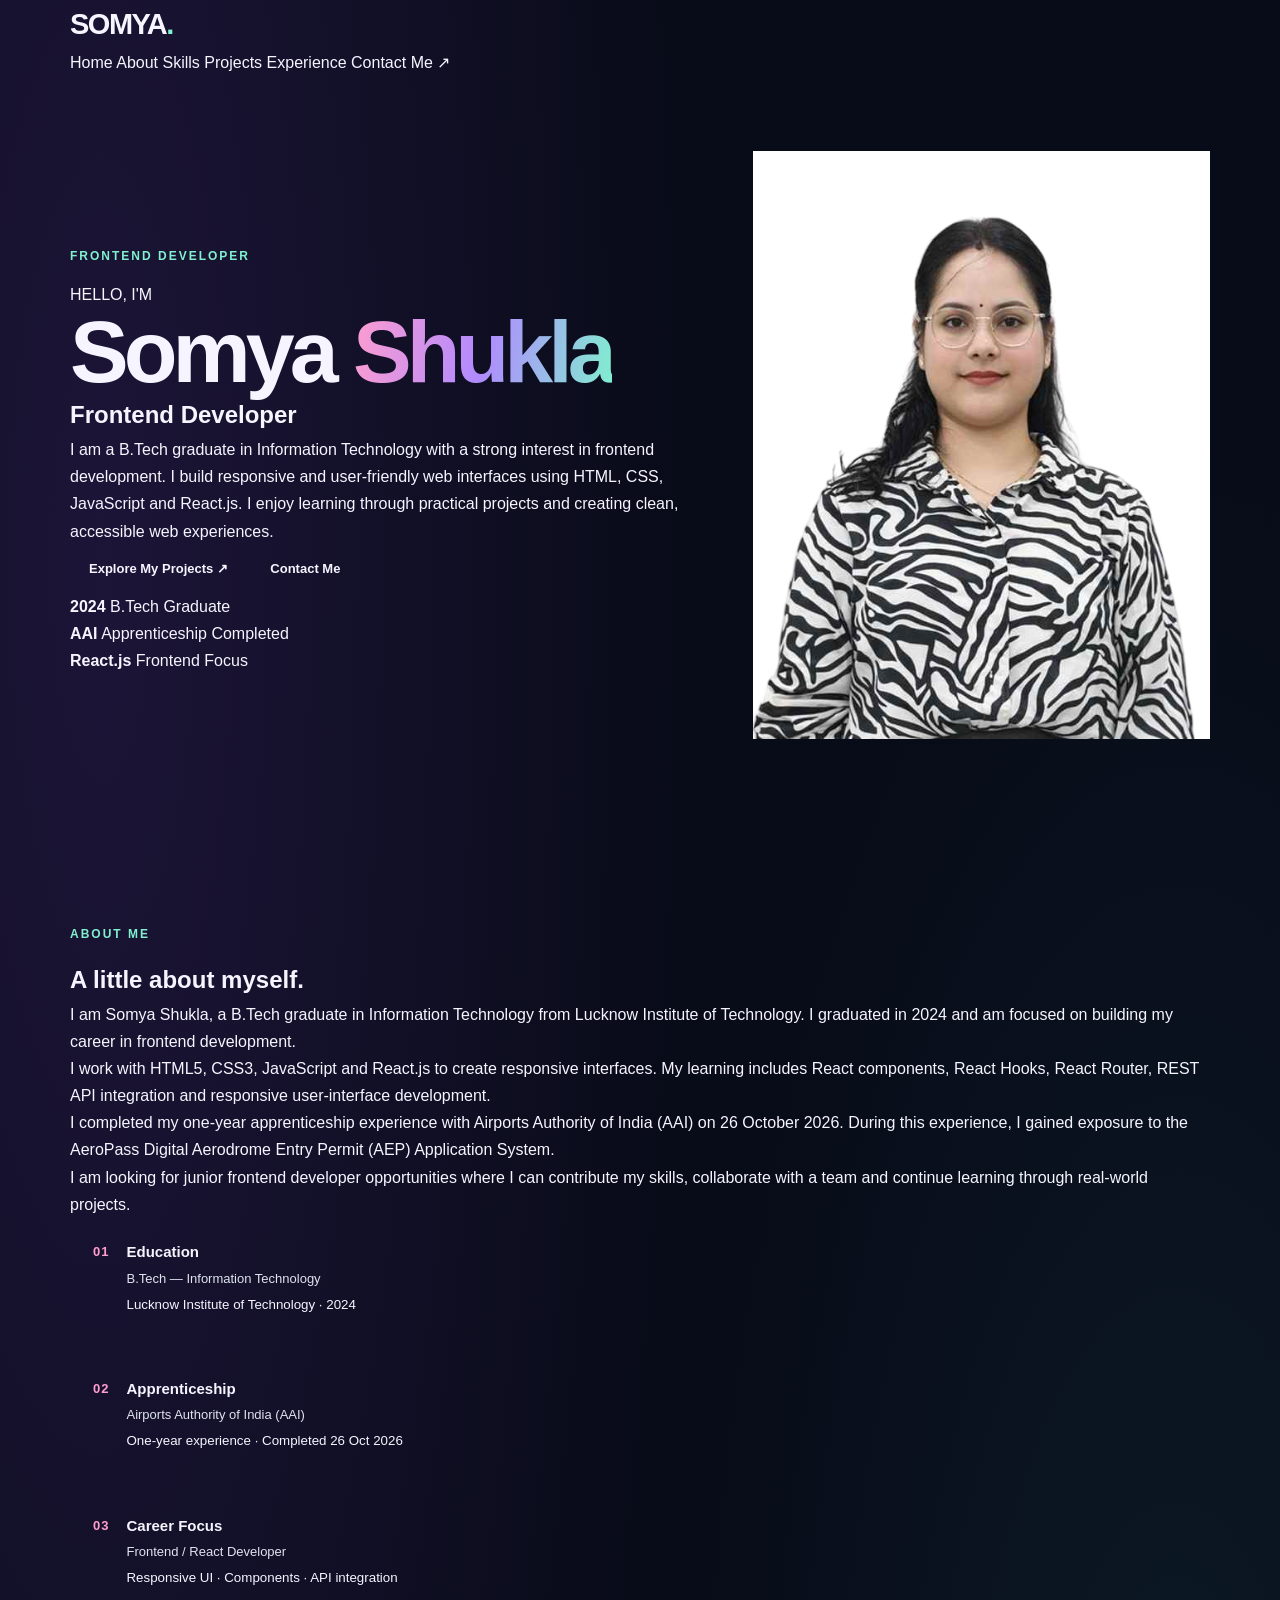
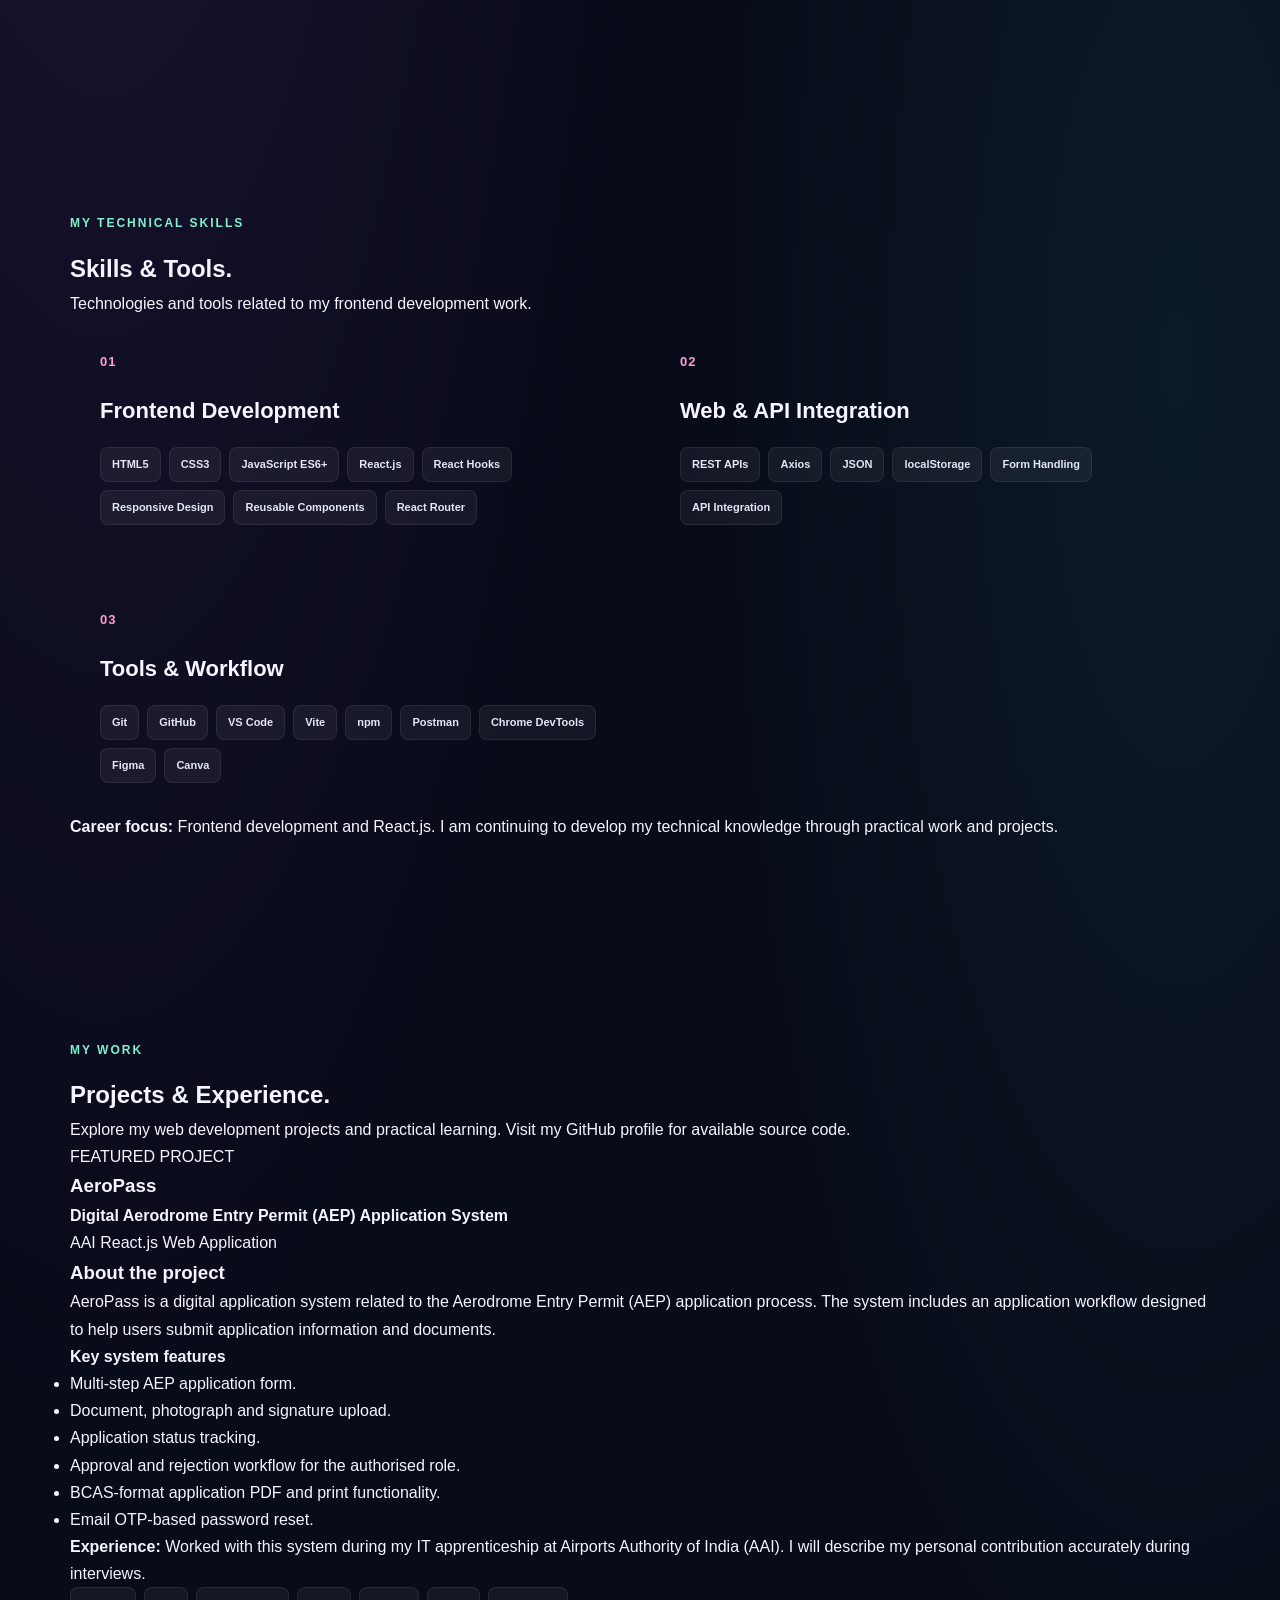
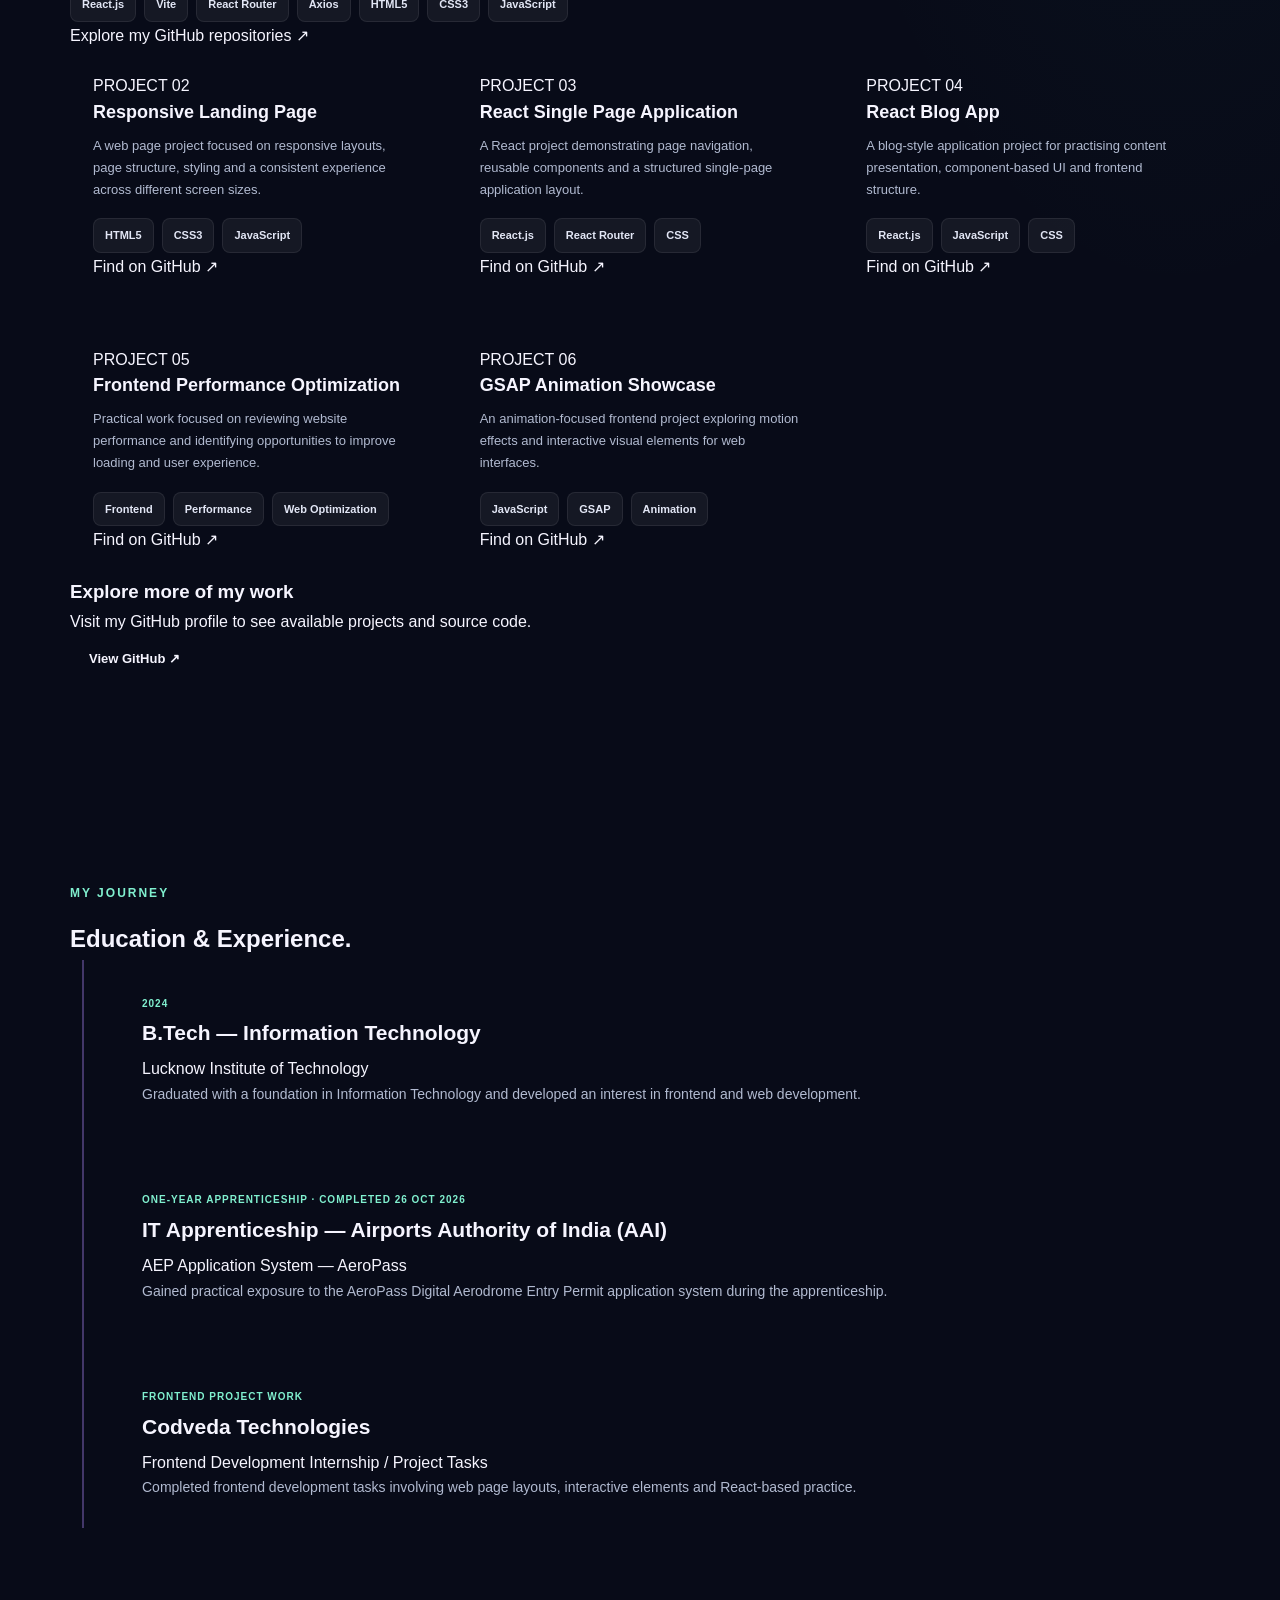
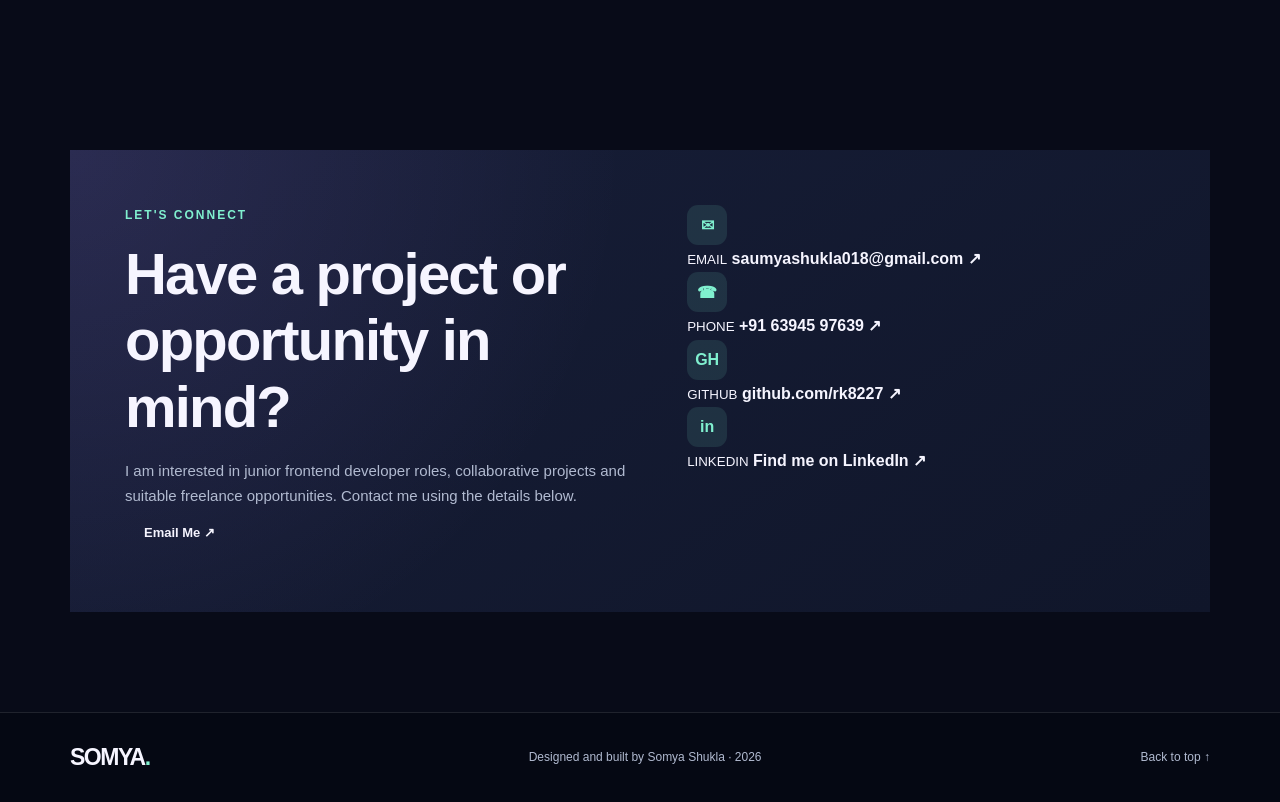
==== commit bcb91f52: "Update index.html" ====
--- a/index.html
+++ b/index.html
@@ -3,456 +3,519 @@
 <head>
   <meta charset="UTF-8">
   <meta name="viewport" content="width=device-width, initial-scale=1.0">
-  <meta name="description" content="Somya Shukla - Frontend Developer skilled in HTML, CSS, JavaScript and React.js.">
-  <meta name="author" content="Somya Shukla">
+
+  <meta name="description" content="Somya Shukla - Frontend Developer and B.Tech IT graduate. Explore my skills, projects and experience.">
+
+  <meta name="theme-color" content="#edf2f8">
   <title>Somya Shukla | Frontend Developer</title>
+
   <link rel="stylesheet" href="style.css">
 </head>
+
 <body>
 
-  <header class="site-header">
-    <nav class="navbar container">
-      <a class="logo" href="#home">somya<span>.</span></a>
-
-      <input type="checkbox" id="menu-toggle">
-      <label for="menu-toggle" class="menu-button" aria-label="Open navigation">☰</label>
-
-      <div class="nav-links">
+  <!-- NAVIGATION -->
+  <header class="header">
+    <div class="container nav">
+      <a class="logo" href="#home">SOMYA<span>.</span></a>
+
+      <nav>
         <a href="#home">Home</a>
         <a href="#about">About</a>
         <a href="#skills">Skills</a>
         <a href="#projects">Projects</a>
         <a href="#experience">Experience</a>
-        <a class="nav-contact" href="#contact">Contact Me ↗</a>
-      </div>
-    </nav>
+        <a class="nav-button" href="#contact">Contact Me ↗</a>
+      </nav>
+    </div>
   </header>
 
   <main>
 
-    <!-- HERO -->
+    <!-- HOME -->
     <section class="hero section" id="home">
       <div class="container hero-grid">
+
         <div class="hero-text">
-          <div class="badge"><span class="status-dot"></span> FRONTEND DEVELOPER</div>
-          <p class="eyebrow">HELLO, I'M</p>
-          <h1>Somya<br><span>Shukla.</span></h1>
+          <p class="eyebrow">FRONTEND DEVELOPER</p>
+
+          <p class="intro">HELLO, I'M</p>
+
+          <h1>Somya <span>Shukla</span></h1>
+
           <h2>Frontend Developer</h2>
 
-          <p class="hero-description">
-            I am a B.Tech graduate in Information Technology with an interest
-            in building responsive, user-friendly websites and web applications
-            using HTML, CSS, JavaScript and React.js.
+          <p class="description">
+            I am a B.Tech graduate in Information Technology with a strong
+            interest in frontend development. I build responsive and
+            user-friendly web interfaces using HTML, CSS, JavaScript and
+            React.js. I enjoy learning through practical projects and
+            creating clean, accessible web experiences.
           </p>
 
-          <div class="hero-actions">
-            <a class="button button-primary" href="#projects">Explore My Work ↘</a>
-            <a class="button button-outline" href="#contact">Let's Connect ↗</a>
-          </div>
-
-          <div class="hero-facts">
-            <div><strong>2024</strong><span>B.Tech Graduate</span></div>
-            <div><strong>AAI</strong><span>Apprenticeship</span></div>
-            <div><strong>React.js</strong><span>Frontend Focus</span></div>
-          </div>
-        </div>
-
-        <div class="hero-image-area">
-          <div class="image-decoration"></div>
-          <img class="profile-photo" src="somya.jpg.png" alt="Somya Shukla">
-          <div class="floating-card card-top">
-            <span class="floating-symbol">&lt;/&gt;</span>
-            <div><strong>Web Development</strong><small>Building for the web</small></div>
-          </div>
-          <div class="floating-card card-bottom">
-            <span class="floating-symbol">✦</span>
-            <div><strong>Always Learning</strong><small>Growing through projects</small></div>
-          </div>
-        </div>
+          <div class="buttons">
+            <a class="button primary" href="#projects">Explore My Projects ↗</a>
+            <a class="button secondary" href="#contact">Contact Me</a>
+          </div>
+
+          <div class="quick-info">
+            <div>
+              <strong>2024</strong>
+              <span>B.Tech Graduate</span>
+            </div>
+
+            <div>
+              <strong>AAI</strong>
+              <span>Apprenticeship Completed</span>
+            </div>
+
+            <div>
+              <strong>React.js</strong>
+              <span>Frontend Focus</span>
+            </div>
+          </div>
+        </div>
+
+        <div class="hero-photo">
+          <img
+            src="somya.jpg.png"
+            alt="Somya Shukla - Frontend Developer"
+          >
+        </div>
+
       </div>
     </section>
 
     <!-- ABOUT -->
-    <section class="section" id="about">
+    <section class="section white-section" id="about">
       <div class="container">
-        <div class="section-heading">
-          <p class="eyebrow">A LITTLE ABOUT ME</p>
-          <h2>Building useful things<br><span>for the web.</span></h2>
-          <p class="section-subtitle">My education, interests and professional journey.</p>
-        </div>
-
-        <div class="about-layout">
-          <article class="panel about-copy">
-            <h3>Who I Am</h3>
-            <p>
+
+        <p class="eyebrow">ABOUT ME</p>
+        <h2 class="section-title">A little about <span>myself.</span></h2>
+
+        <div class="about-grid">
+          <div>
+            <p class="large-text">
               I am Somya Shukla, a B.Tech graduate in Information Technology
               from Lucknow Institute of Technology. I graduated in 2024 and
-              am focused on developing my frontend development skills.
-            </p>
-            <p>
-              I work with HTML5, CSS3, JavaScript and React.js. I am interested
-              in creating responsive layouts, reusable UI components and
-              user-friendly web experiences. I also have experience practising
-              API integration and React Router.
-            </p>
-            <p>
-              I completed my one-year apprenticeship/experience with Airports
-              Authority of India (AAI) on 26 October 2026. During this experience,
-              I gained exposure to the AeroPass Digital Aerodrome Entry Permit
-              (AEP) Application System.
-            </p>
-            <p>
-              I am looking for frontend development opportunities where I can
-              contribute, learn from experienced developers and build practical
-              solutions for real users.
-            </p>
-          </article>
+              am focused on building my career in frontend development.
+            </p>
+
+            <p>
+              I work with HTML5, CSS3, JavaScript and React.js to create
+              responsive interfaces. My learning includes React components,
+              React Hooks, React Router, REST API integration and responsive
+              user-interface development.
+            </p>
+
+            <p>
+              I completed my one-year apprenticeship experience with
+              Airports Authority of India (AAI) on 26 October 2026.
+              During this experience, I gained exposure to the AeroPass
+              Digital Aerodrome Entry Permit (AEP) Application System.
+            </p>
+
+            <p>
+              I am looking for junior frontend developer opportunities where
+              I can contribute my skills, collaborate with a team and
+              continue learning through real-world projects.
+            </p>
+          </div>
 
           <div class="about-cards">
-            <article class="panel info-card">
-              <span class="info-icon">🎓</span>
+            <article class="info-card">
+              <span class="card-number">01</span>
               <div>
-                <p class="card-label">EDUCATION</p>
-                <h3>B.Tech — Information Technology</h3>
-                <p>Lucknow Institute of Technology</p>
-                <span class="muted">Graduation year: 2024</span>
+                <h3>Education</h3>
+                <p>B.Tech — Information Technology</p>
+                <small>Lucknow Institute of Technology · 2024</small>
               </div>
             </article>
 
-            <article class="panel info-card">
-              <span class="info-icon">💼</span>
+            <article class="info-card">
+              <span class="card-number">02</span>
               <div>
-                <p class="card-label">EXPERIENCE</p>
-                <h3>Airports Authority of India</h3>
-                <p>One-year apprenticeship/experience</p>
-                <span class="muted">Completed: 26 October 2026</span>
+                <h3>Apprenticeship</h3>
+                <p>Airports Authority of India (AAI)</p>
+                <small>One-year experience · Completed 26 Oct 2026</small>
               </div>
             </article>
 
-            <article class="panel info-card">
-              <span class="info-icon">💻</span>
+            <article class="info-card">
+              <span class="card-number">03</span>
               <div>
-                <p class="card-label">CAREER INTEREST</p>
-                <h3>Frontend Development</h3>
-                <p>Responsive websites and web interfaces</p>
+                <h3>Career Focus</h3>
+                <p>Frontend / React Developer</p>
+                <small>Responsive UI · Components · API integration</small>
               </div>
             </article>
           </div>
         </div>
+
       </div>
     </section>
 
     <!-- SKILLS -->
-    <section class="section section-tinted" id="skills">
+    <section class="section" id="skills">
       <div class="container">
-        <div class="section-heading">
-          <p class="eyebrow">WHAT I WORK WITH</p>
-          <h2>Skills &amp; <span>Tools.</span></h2>
-          <p class="section-subtitle">
-            Technologies and tools relevant to my frontend development work.
-          </p>
-        </div>
+
+        <p class="eyebrow">MY TECHNICAL SKILLS</p>
+        <h2 class="section-title">Skills &amp; <span>Tools.</span></h2>
+
+        <p class="section-description">
+          Technologies and tools related to my frontend development work.
+        </p>
 
         <div class="skills-grid">
-          <article class="panel skill-card">
+
+          <article class="skill-card">
             <span class="card-number">01</span>
             <h3>Frontend Development</h3>
             <div class="tags">
-              <span>HTML5</span><span>CSS3</span><span>JavaScript (ES6+)</span>
-              <span>React.js</span><span>Responsive Design</span>
-              <span>React Hooks</span><span>Reusable Components</span>
-            </div>
-          </article>
-
-          <article class="panel skill-card">
+              <span>HTML5</span>
+              <span>CSS3</span>
+              <span>JavaScript ES6+</span>
+              <span>React.js</span>
+              <span>React Hooks</span>
+              <span>Responsive Design</span>
+              <span>Reusable Components</span>
+              <span>React Router</span>
+            </div>
+          </article>
+
+          <article class="skill-card">
             <span class="card-number">02</span>
             <h3>Web &amp; API Integration</h3>
             <div class="tags">
-              <span>REST APIs</span><span>Axios</span><span>JSON</span>
-              <span>React Router</span><span>localStorage</span>
+              <span>REST APIs</span>
+              <span>Axios</span>
+              <span>JSON</span>
+              <span>localStorage</span>
               <span>Form Handling</span>
-            </div>
-          </article>
-
-          <article class="panel skill-card">
+              <span>API Integration</span>
+            </div>
+          </article>
+
+          <article class="skill-card">
             <span class="card-number">03</span>
             <h3>Tools &amp; Workflow</h3>
             <div class="tags">
-              <span>Git</span><span>GitHub</span><span>VS Code</span>
-              <span>npm</span><span>Vite</span><span>Postman</span>
+              <span>Git</span>
+              <span>GitHub</span>
+              <span>VS Code</span>
+              <span>Vite</span>
+              <span>npm</span>
+              <span>Postman</span>
               <span>Chrome DevTools</span>
-            </div>
-          </article>
-
-          <article class="panel skill-card">
-            <span class="card-number">04</span>
-            <h3>Additional Learning</h3>
-            <div class="tags">
-              <span>Python Fundamentals</span><span>Generative AI</span>
-              <span>Figma</span><span>Canva</span>
-            </div>
-            <p class="skill-note">
-              Additional skills and tools used in learning, training or project work.
-            </p>
-          </article>
-        </div>
+              <span>Figma</span>
+              <span>Canva</span>
+            </div>
+          </article>
+
+        </div>
+
+        <p class="note">
+          <strong>Career focus:</strong>
+          Frontend development and React.js. I am continuing to develop
+          my technical knowledge through practical work and projects.
+        </p>
+
       </div>
     </section>
 
     <!-- PROJECTS -->
-    <section class="section" id="projects">
+    <section class="section white-section" id="projects">
       <div class="container">
-        <div class="section-heading">
-          <p class="eyebrow">SELECTED WORK</p>
-          <h2>Projects &amp; <span>Practice.</span></h2>
-          <p class="section-subtitle">
-            A selection of project work and development practice. Open the
-            project repositories to view available source code.
-          </p>
-        </div>
-
-        <article class="project-feature panel">
-          <div class="project-topline">
-            <span class="project-type">FEATURED PROJECT · AAI EXPERIENCE</span>
-            <span class="project-index">01 / 06</span>
-          </div>
-
-          <div class="project-feature-grid">
-            <div class="project-art aeropass-art">
-              <div class="mock-window">
-                <div class="mock-topbar"><i></i><i></i><i></i><span>AeroPass · Application Portal</span></div>
-                <div class="mock-body">
-                  <div class="mock-sidebar">
-                    <b>AeroPass</b><span>Dashboard</span><span>New Application</span>
-                    <span>Documents</span><span>Application Status</span>
-                  </div>
-                  <div class="mock-content">
-                    <small>DIGITAL ENTRY PERMIT</small>
-                    <h4>Application Overview</h4>
-                    <div class="mock-stats"><b>Application</b><b>Documents</b></div>
-                    <div class="mock-progress"><span></span></div>
-                    <div class="mock-line"></div><div class="mock-line short"></div>
-                    <div class="mock-action">Application workflow preview</div>
-                  </div>
-                </div>
-              </div>
-              <p class="art-caption">Conceptual visual inspired by the application workflow</p>
-            </div>
-
-            <div class="project-description">
-              <h3>AeroPass — Digital Aerodrome Entry Permit (AEP) Application System</h3>
-              <p>
-                An application system associated with my apprenticeship/experience
-                at Airports Authority of India (AAI). The project focuses on
-                digitising the aerodrome entry permit application process.
-              </p>
-              <h4>Workflow areas</h4>
-              <ul class="project-list">
-                <li>Online application form and application details</li>
-                <li>Document, photograph and signature upload workflow</li>
-                <li>Application status and review process</li>
-                <li>Approval/rejection workflow and final form output</li>
-              </ul>
-              <div class="tags">
-                <span>React.js</span><span>Vite</span><span>React Router</span>
-                <span>Axios</span><span>HTML</span><span>CSS</span><span>JavaScript</span>
-              </div>
-              <p class="project-disclaimer">
-                Project overview only. Features and technologies should reflect
-                the parts of the system you actually worked on.
-              </p>
-            </div>
-          </div>
+
+        <p class="eyebrow">MY WORK</p>
+        <h2 class="section-title">Projects &amp; <span>Experience.</span></h2>
+
+        <p class="section-description">
+          Explore my web development projects and practical learning.
+          Visit my GitHub profile for available source code.
+        </p>
+
+        <!-- FEATURED PROJECT -->
+        <article class="featured-project">
+
+          <div class="project-banner">
+            <p>FEATURED PROJECT</p>
+            <h3>AeroPass</h3>
+            <h4>Digital Aerodrome Entry Permit (AEP) Application System</h4>
+
+            <div class="project-labels">
+              <span>AAI</span>
+              <span>React.js</span>
+              <span>Web Application</span>
+            </div>
+          </div>
+
+          <div class="project-content">
+            <h3>About the project</h3>
+
+            <p>
+              AeroPass is a digital application system related to the
+              Aerodrome Entry Permit (AEP) application process. The system
+              includes an application workflow designed to help users
+              submit application information and documents.
+            </p>
+
+            <h4>Key system features</h4>
+
+            <ul>
+              <li>Multi-step AEP application form.</li>
+              <li>Document, photograph and signature upload.</li>
+              <li>Application status tracking.</li>
+              <li>Approval and rejection workflow for the authorised role.</li>
+              <li>BCAS-format application PDF and print functionality.</li>
+              <li>Email OTP-based password reset.</li>
+            </ul>
+
+            <p class="project-note">
+              <strong>Experience:</strong> Worked with this system during
+              my IT apprenticeship at Airports Authority of India (AAI).
+              I will describe my personal contribution accurately during
+              interviews.
+            </p>
+
+            <div class="tags">
+              <span>React.js</span>
+              <span>Vite</span>
+              <span>React Router</span>
+              <span>Axios</span>
+              <span>HTML5</span>
+              <span>CSS3</span>
+              <span>JavaScript</span>
+            </div>
+
+            <a
+              class="text-link"
+              href="https://github.com/rk8227?tab=repositories"
+              target="_blank"
+              rel="noopener noreferrer"
+            >Explore my GitHub repositories ↗</a>
+          </div>
+
         </article>
 
+        <!-- OTHER PROJECTS -->
         <div class="projects-grid">
-          <article class="panel project-card">
-            <div class="project-card-top"><span>02</span><span>HTML · CSS</span></div>
-            <div class="mini-visual visual-purple">&lt;web /&gt;</div>
+
+          <article class="project-card">
+            <span class="project-number">PROJECT 02</span>
             <h3>Responsive Landing Page</h3>
-            <p>A practice project focused on page structure, layout, styling and responsive design.</p>
-            <div class="tags"><span>HTML5</span><span>CSS3</span><span>Responsive UI</span></div>
-          </article>
-
-          <article class="panel project-card">
-            <div class="project-card-top"><span>03</span><span>JavaScript</span></div>
-            <div class="mini-visual visual-mint">{ form }</div>
-            <h3>Interactive Form</h3>
-            <p>A practice project for form inputs, user interaction and JavaScript validation.</p>
-            <div class="tags"><span>HTML</span><span>CSS</span><span>JavaScript</span></div>
-          </article>
-
-          <article class="panel project-card">
-            <div class="project-card-top"><span>04</span><span>React.js</span></div>
-            <div class="mini-visual visual-blue">React ↗</div>
+            <p>
+              A web page project focused on responsive layouts, page
+              structure, styling and a consistent experience across
+              different screen sizes.
+            </p>
+            <div class="tags">
+              <span>HTML5</span>
+              <span>CSS3</span>
+              <span>JavaScript</span>
+            </div>
+            <a class="text-link" href="https://github.com/rk8227?tab=repositories"
+               target="_blank" rel="noopener noreferrer">Find on GitHub ↗</a>
+          </article>
+
+          <article class="project-card">
+            <span class="project-number">PROJECT 03</span>
             <h3>React Single Page Application</h3>
-            <p>A multi-page-style frontend experience using React components and client-side routing.</p>
-            <div class="tags"><span>React.js</span><span>React Router</span><span>CSS</span></div>
-          </article>
-
-          <article class="panel project-card">
-            <div class="project-card-top"><span>05</span><span>API Practice</span></div>
-            <div class="mini-visual visual-pink">{ API }</div>
-            <h3>REST API Integration</h3>
-            <p>Practice integrating API data into a frontend and presenting results in a user-friendly interface.</p>
-            <div class="tags"><span>JavaScript</span><span>Axios</span><span>REST APIs</span></div>
-          </article>
-
-          <article class="panel project-card">
-            <div class="project-card-top"><span>06</span><span>Generative AI</span></div>
-            <div class="mini-visual visual-gold">AI ✦</div>
-            <h3>Generative AI Training Projects</h3>
-            <p>Training work involving Python fundamentals and introductory Generative AI project concepts.</p>
-            <div class="tags"><span>Python</span><span>Generative AI</span></div>
-          </article>
-        </div>
-
-        <p class="projects-note">
-          Practice-project cards describe project types, not verified live demos.
-          Add a GitHub link to each card when its repository is available.
-        </p>
-
-        <div class="center-action">
-          <a class="button button-primary" href="https://github.com/rk8227" target="_blank" rel="noopener noreferrer">
-            Explore My GitHub ↗
-          </a>
-        </div>
+            <p>
+              A React project demonstrating page navigation, reusable
+              components and a structured single-page application layout.
+            </p>
+            <div class="tags">
+              <span>React.js</span>
+              <span>React Router</span>
+              <span>CSS</span>
+            </div>
+            <a class="text-link" href="https://github.com/rk8227?tab=repositories"
+               target="_blank" rel="noopener noreferrer">Find on GitHub ↗</a>
+          </article>
+
+          <article class="project-card">
+            <span class="project-number">PROJECT 04</span>
+            <h3>React Blog App</h3>
+            <p>
+              A blog-style application project for practising content
+              presentation, component-based UI and frontend structure.
+            </p>
+            <div class="tags">
+              <span>React.js</span>
+              <span>JavaScript</span>
+              <span>CSS</span>
+            </div>
+            <a class="text-link" href="https://github.com/rk8227?tab=repositories"
+               target="_blank" rel="noopener noreferrer">Find on GitHub ↗</a>
+          </article>
+
+          <article class="project-card">
+            <span class="project-number">PROJECT 05</span>
+            <h3>Frontend Performance Optimization</h3>
+            <p>
+              Practical work focused on reviewing website performance
+              and identifying opportunities to improve loading and
+              user experience.
+            </p>
+            <div class="tags">
+              <span>Frontend</span>
+              <span>Performance</span>
+              <span>Web Optimization</span>
+            </div>
+            <a class="text-link" href="https://github.com/rk8227?tab=repositories"
+               target="_blank" rel="noopener noreferrer">Find on GitHub ↗</a>
+          </article>
+
+          <article class="project-card">
+            <span class="project-number">PROJECT 06</span>
+            <h3>GSAP Animation Showcase</h3>
+            <p>
+              An animation-focused frontend project exploring motion
+              effects and interactive visual elements for web interfaces.
+            </p>
+            <div class="tags">
+              <span>JavaScript</span>
+              <span>GSAP</span>
+              <span>Animation</span>
+            </div>
+            <a class="text-link" href="https://github.com/rk8227?tab=repositories"
+               target="_blank" rel="noopener noreferrer">Find on GitHub ↗</a>
+          </article>
+
+        </div>
+
+        <div class="all-projects">
+          <div>
+            <h3>Explore more of my work</h3>
+            <p>Visit my GitHub profile to see available projects and source code.</p>
+          </div>
+          <a class="button primary"
+             href="https://github.com/rk8227?tab=repositories"
+             target="_blank" rel="noopener noreferrer">View GitHub ↗</a>
+        </div>
+
       </div>
     </section>
 
     <!-- EXPERIENCE -->
-    <section class="section section-tinted" id="experience">
+    <section class="section" id="experience">
       <div class="container">
-        <div class="section-heading">
-          <p class="eyebrow">MY JOURNEY</p>
-          <h2>Experience &amp; <span>Education.</span></h2>
-          <p class="section-subtitle">
-            My academic background and apprenticeship experience.
-          </p>
-        </div>
+
+        <p class="eyebrow">MY JOURNEY</p>
+        <h2 class="section-title">Education &amp; <span>Experience.</span></h2>
 
         <div class="timeline">
-          <article class="timeline-item panel">
-            <div class="timeline-marker"></div>
-            <p class="timeline-date">ONE-YEAR APPRENTICESHIP · COMPLETED 26 OCTOBER 2026</p>
-            <h3>IT Apprenticeship / Experience</h3>
-            <h4>Airports Authority of India (AAI)</h4>
-            <p>
-              Gained exposure to the AeroPass Digital Aerodrome Entry Permit
-              (AEP) Application System and its application workflow. My portfolio
-              highlights my frontend interest and project-related learning.
-            </p>
-          </article>
-
-          <article class="timeline-item panel">
-            <div class="timeline-marker"></div>
-            <p class="timeline-date">2024</p>
-            <h3>Bachelor of Technology (B.Tech)</h3>
-            <h4>Information Technology · Lucknow Institute of Technology</h4>
-            <p>
-              Completed my B.Tech in Information Technology and developed an
-              interest in frontend development and web technologies.
-            </p>
-          </article>
-
-          <article class="timeline-item panel">
-            <div class="timeline-marker"></div>
-            <p class="timeline-date">TRAINING &amp; PROJECT PRACTICE</p>
-            <h3>Frontend &amp; Generative AI Learning</h3>
-            <p>
-              Continued building skills through frontend practice, React.js,
-              web projects and introductory Generative AI training.
-            </p>
-          </article>
+
+          <article class="timeline-item">
+            <span class="timeline-date">2024</span>
+            <h3>B.Tech — Information Technology</h3>
+            <p>Lucknow Institute of Technology</p>
+            <p>
+              Graduated with a foundation in Information Technology and
+              developed an interest in frontend and web development.
+            </p>
+          </article>
+
+          <article class="timeline-item">
+            <span class="timeline-date">ONE-YEAR APPRENTICESHIP · COMPLETED 26 OCT 2026</span>
+            <h3>IT Apprenticeship — Airports Authority of India (AAI)</h3>
+            <p>AEP Application System — AeroPass</p>
+            <p>
+              Gained practical exposure to the AeroPass Digital Aerodrome
+              Entry Permit application system during the apprenticeship.
+            </p>
+          </article>
+
+          <article class="timeline-item">
+            <span class="timeline-date">FRONTEND PROJECT WORK</span>
+            <h3>Codveda Technologies</h3>
+            <p>Frontend Development Internship / Project Tasks</p>
+            <p>
+              Completed frontend development tasks involving web page
+              layouts, interactive elements and React-based practice.
+            </p>
+          </article>
+
         </div>
       </div>
     </section>
 
     <!-- CONTACT -->
-    <section class="section" id="contact">
-      <div class="container">
-        <div class="contact-panel panel">
-          <div class="contact-copy">
-            <p class="eyebrow">LET'S CONNECT</p>
-            <h2>Have a project<br>in <span>mind?</span></h2>
-            <p>
-              I am interested in frontend developer opportunities, collaborative
-              web projects and suitable freelance work. Get in touch to discuss
-              a project or professional opportunity.
-            </p>
-
-            <div class="contact-buttons">
-              <!-- Replace the email below with your real professional email. -->
-              <a class="button button-primary"
-                 href="mailto:YOUR_EMAIL@example.com?subject=Portfolio%20Enquiry">
-                Email Me ↗
-              </a>
-              <a class="button button-outline"
-                 href="https://github.com/rk8227"
-                 target="_blank" rel="noopener noreferrer">
-                GitHub Profile ↗
-              </a>
-            </div>
-
-            <p class="contact-reminder">
-              Before publishing, replace YOUR_EMAIL@example.com with your real email address.
-            </p>
-          </div>
-
-          <div class="contact-details">
-            <div class="contact-detail">
-              <span class="contact-icon">✉</span>
-              <div><small>EMAIL</small><p>Add your professional email address</p></div>
-            </div>
-
-            <div class="contact-detail">
-              <span class="contact-icon">⌘</span>
-              <div>
-                <small>GITHUB</small>
-                <a href="https://github.com/rk8227" target="_blank" rel="noopener noreferrer">
-                  github.com/rk8227
-                </a>
-              </div>
-            </div>
-
-            <div class="contact-detail">
-              <span class="contact-icon">in</span>
-              <div>
-                <small>LINKEDIN</small>
-                <p>Add your LinkedIn profile link</p>
-              </div>
-            </div>
-
-            <div class="contact-detail">
-              <span class="contact-icon">☎</span>
-              <div>
-                <small>PHONE / WHATSAPP</small>
-                <p>Add your preferred professional contact number if you want it public</p>
-              </div>
-            </div>
-          </div>
+    <section class="section contact-section" id="contact">
+      <div class="container contact-panel">
+
+        <div class="contact-copy">
+          <p class="eyebrow">LET'S CONNECT</p>
+          <h2>Have a project or opportunity in mind?</h2>
+          <p>
+            I am interested in junior frontend developer roles,
+            collaborative projects and suitable freelance opportunities.
+            Contact me using the details below.
+          </p>
+
+          <a class="button primary"
+             href="mailto:saumyashukla018@gmail.com">
+            Email Me ↗
+          </a>
+        </div>
+
+        <div class="contact-links">
+
+          <a class="contact-row" href="mailto:saumyashukla018@gmail.com">
+            <span class="contact-icon">✉</span>
+            <span>
+              <small>EMAIL</small>
+              <strong>saumyashukla018@gmail.com</strong>
+            </span>
+            <b>↗</b>
+          </a>
+
+          <a class="contact-row" href="tel:+916394597639">
+            <span class="contact-icon">☎</span>
+            <span>
+              <small>PHONE</small>
+              <strong>+91 63945 97639</strong>
+            </span>
+            <b>↗</b>
+          </a>
+
+          <a class="contact-row"
+             href="https://github.com/rk8227"
+             target="_blank" rel="noopener noreferrer">
+            <span class="contact-icon">GH</span>
+            <span>
+              <small>GITHUB</small>
+              <strong>github.com/rk8227</strong>
+            </span>
+            <b>↗</b>
+          </a>
+
+          <a class="contact-row"
+             href="https://www.linkedin.com/"
+             target="_blank" rel="noopener noreferrer">
+            <span class="contact-icon">in</span>
+            <span>
+              <small>LINKEDIN</small>
+              <strong>Find me on LinkedIn</strong>
+            </span>
+            <b>↗</b>
+          </a>
+
         </div>
       </div>
     </section>
 
   </main>
 
+  <!-- FOOTER -->
   <footer class="footer">
     <div class="container footer-inner">
-      <a class="logo" href="#home">somya<span>.</span></a>
+      <a class="logo" href="#home">SOMYA<span>.</span></a>
       <p>Designed and built by Somya Shukla · 2026</p>
       <a href="#home">Back to top ↑</a>
     </div>
   </footer>
 
-  <script>
-    const menuToggle = document.getElementById("menu-toggle");
-    document.querySelectorAll(".nav-links a").forEach(function (link) {
-      link.addEventListener("click", function () {
-        menuToggle.checked = false;
-      });
-    });
-  </script>
-
 </body>
 </html>
--- a/style.css
+++ b/style.css
@@ -1,18 +1,26 @@
-```css
-@import url('https://fonts.googleapis.com/css2?family=DM+Sans:wght@400;500;600;700&family=Manrope:wght@500;600;700;800&display=swap');
+/* ========================================
+   SOMYA SHUKLA — PROFESSIONAL PORTFOLIO
+   ======================================== */
 
 :root {
-  --background: #0e1222;
-  --panel: #171e34;
-  --text: #f5f4fb;
-  --muted: #b7bfd2;
-  --mint: #8af0d0;
-  --pink: #f0a0d5;
-  --border: rgba(255, 255, 255, 0.12);
+  --bg: #080b18;
+  --bg-soft: #10152a;
+  --panel: #121a30;
+  --panel-light: #18213b;
+  --text: #f6f5ff;
+  --muted: #b1bad0;
+  --purple: #b18aff;
+  --pink: #ff9dcf;
+  --mint: #80f0cf;
+  --border: rgba(255, 255, 255, 0.11);
+  --radius: 22px;
+  --container: 1140px;
 }
 
 * {
   box-sizing: border-box;
+  margin: 0;
+  padding: 0;
 }
 
 html {
@@ -21,14 +29,14 @@
 }
 
 body {
-  margin: 0;
+  background:
+    radial-gradient(ellipse at 8% 10%, rgba(117, 62, 191, 0.19), transparent 35%),
+    radial-gradient(ellipse at 92% 35%, rgba(46, 160, 159, 0.10), transparent 30%),
+    var(--bg);
   color: var(--text);
-  background:
-    radial-gradient(ellipse at 85% 10%, #38234f 0, transparent 34%),
-    radial-gradient(ellipse at 5% 48%, #142f3a 0, transparent 32%),
-    var(--background);
-  font-family: 'DM Sans', sans-serif;
+  font-family: Arial, Helvetica, sans-serif;
   line-height: 1.7;
+  overflow-x: hidden;
 }
 
 a {
@@ -36,743 +44,1242 @@
   text-decoration: none;
 }
 
+img {
+  display: block;
+  max-width: 100%;
+}
+
+button,
+input {
+  font: inherit;
+}
+
 .container {
-  width: min(1140px, calc(100% - 44px));
-  margin: auto;
+  width: min(var(--container), calc(100% - 48px));
+  margin-inline: auto;
+}
+
+.section {
+  padding: 100px 0;
+  position: relative;
+}
+
+.section-tinted {
+  background: linear-gradient(
+    135deg,
+    rgba(26, 30, 62, 0.54),
+    rgba(12, 20, 39, 0.72)
+  );
+  border-top: 1px solid rgba(255, 255, 255, 0.035);
+  border-bottom: 1px solid rgba(255, 255, 255, 0.035);
 }
 
 /* NAVIGATION */
 
-.header {
+.site-header {
   position: sticky;
   top: 0;
-  z-index: 10;
-  background: rgba(14, 18, 34, 0.92);
-  backdrop-filter: blur(16px);
+  z-index: 100;
+  background: rgba(8, 11, 24, 0.88);
+  backdrop-filter: blur(18px);
   border-bottom: 1px solid var(--border);
 }
 
-.nav {
-  min-height: 76px;
+.navbar {
+  min-height: 78px;
+  display: flex;
+  justify-content: space-between;
+  align-items: center;
+  gap: 25px;
+}
+
+.logo {
+  font-size: 29px;
+  font-weight: 900;
+  letter-spacing: -1.5px;
+}
+
+.logo span {
+  color: var(--mint);
+}
+
+.nav-links {
+  display: flex;
+  align-items: center;
+  gap: 27px;
+}
+
+.nav-links a {
+  color: #d6d9e8;
+  font-size: 13px;
+  font-weight: 700;
+  transition: color 0.2s ease;
+}
+
+.nav-links a:hover {
+  color: var(--mint);
+}
+
+.nav-links .nav-contact {
+  padding: 11px 16px;
+  border: 1px solid rgba(128, 240, 207, 0.4);
+  border-radius: 12px;
+  color: var(--mint);
+}
+
+#menu-toggle,
+.menu-button {
+  display: none;
+}
+
+/* HERO */
+
+.hero {
+  min-height: 650px;
+  display: flex;
+  align-items: center;
+  padding-top: 75px;
+  padding-bottom: 85px;
+}
+
+.hero-grid {
+  display: grid;
+  grid-template-columns: 1.15fr 0.85fr;
+  align-items: center;
+  gap: 65px;
+}
+
+.badge {
+  display: inline-flex;
+  align-items: center;
+  gap: 10px;
+  padding: 9px 15px;
+  background: rgba(255, 255, 255, 0.055);
+  border: 1px solid var(--border);
+  border-radius: 40px;
+  color: #e6e6f4;
+  font-size: 11px;
+  font-weight: 800;
+  letter-spacing: 1px;
+}
+
+.status-dot {
+  width: 8px;
+  height: 8px;
+  background: var(--mint);
+  border-radius: 50%;
+  box-shadow: 0 0 12px var(--mint);
+}
+
+.eyebrow {
+  color: var(--mint);
+  font-size: 12px;
+  font-weight: 900;
+  letter-spacing: 2px;
+  margin-bottom: 15px;
+}
+
+.hero-text > .eyebrow {
+  margin-top: 29px;
+}
+
+.hero h1 {
+  font-size: clamp(58px, 7.5vw, 88px);
+  line-height: 0.99;
+  letter-spacing: -5px;
+  font-weight: 900;
+}
+
+.hero h1 span,
+.section-heading h2 span,
+.contact-copy h2 span {
+  background: linear-gradient(100deg, var(--pink), var(--purple), var(--mint));
+  -webkit-background-clip: text;
+  background-clip: text;
+  color: transparent;
+}
+
+.hero-role {
+  margin-top: 23px;
+  color: #ffd0c1;
+  font-size: 23px;
+  font-weight: 800;
+}
+
+.hero-description {
+  max-width: 590px;
+  color: var(--muted);
+  font-size: 16px;
+  margin-top: 15px;
+}
+
+.hero-actions,
+.contact-buttons {
+  display: flex;
+  align-items: center;
+  flex-wrap: wrap;
+  gap: 13px;
+  margin-top: 28px;
+}
+
+.button {
+  display: inline-flex;
+  align-items: center;
+  justify-content: center;
+  gap: 8px;
+  min-height: 48px;
+  padding: 12px 19px;
+  border-radius: 12px;
+  font-size: 13px;
+  font-weight: 800;
+  transition: transform 0.2s ease, box-shadow 0.2s ease;
+}
+
+.button:hover {
+  transform: translateY(-3px);
+}
+
+.button-primary {
+  color: #101427;
+  background: linear-gradient(110deg, var(--mint), #b5f8e7);
+  box-shadow: 0 8px 28px rgba(128, 240, 207, 0.12);
+}
+
+.button-outline,
+.button-secondary {
+  color: var(--text);
+  background: rgba(255, 255, 255, 0.035);
+  border: 1px solid var(--border);
+}
+
+.button-outline:hover,
+.button-secondary:hover {
+  border-color: var(--purple);
+}
+
+.hero-facts {
+  display: flex;
+  flex-wrap: wrap;
+  gap: 34px;
+  margin-top: 42px;
+  padding-top: 25px;
+  border-top: 1px solid var(--border);
+}
+
+.hero-facts div {
+  display: flex;
+  flex-direction: column;
+  gap: 2px;
+}
+
+.hero-facts strong {
+  color: var(--text);
+  font-size: 17px;
+}
+
+.hero-facts span {
+  color: var(--muted);
+  font-size: 11px;
+}
+
+/* PROFILE PHOTO */
+
+.hero-image-area {
+  position: relative;
+  min-height: 440px;
+  display: flex;
+  justify-content: center;
+  align-items: center;
+}
+
+.image-decoration {
+  position: absolute;
+  width: 335px;
+  height: 390px;
+  border-radius: 48% 48% 30% 30%;
+  background: linear-gradient(145deg, #8c62d7, #e99bd5, #78e9cb);
+  transform: rotate(5deg);
+  filter: drop-shadow(0 0 45px rgba(166, 114, 242, 0.2));
+}
+
+.profile-photo {
+  position: relative;
+  z-index: 1;
+  width: 320px;
+  height: 380px;
+  object-fit: cover;
+  object-position: center top;
+  border-radius: 48% 48% 28% 28%;
+  border: 5px solid #171d36;
+  background: var(--panel);
+}
+
+.floating-card {
+  position: absolute;
+  z-index: 2;
+  display: flex;
+  align-items: center;
+  gap: 11px;
+  padding: 13px 15px;
+  border: 1px solid var(--border);
+  border-radius: 14px;
+  background: rgba(16, 22, 43, 0.95);
+  box-shadow: 0 15px 40px rgba(0, 0, 0, 0.25);
+}
+
+.card-top {
+  top: 55px;
+  right: -5px;
+}
+
+.card-bottom {
+  bottom: 48px;
+  left: -10px;
+}
+
+.floating-symbol {
+  display: grid;
+  place-items: center;
+  width: 37px;
+  height: 37px;
+  color: var(--mint);
+  background: rgba(128, 240, 207, 0.12);
+  border-radius: 10px;
+  font-size: 17px;
+  font-weight: 900;
+}
+
+.floating-card strong,
+.floating-card small {
+  display: block;
+}
+
+.floating-card strong {
+  font-size: 11px;
+}
+
+.floating-card small {
+  color: var(--muted);
+  font-size: 10px;
+}
+
+/* SECTION HEADINGS */
+
+.section-heading {
+  max-width: 730px;
+  margin-bottom: 38px;
+}
+
+.section-heading h2,
+.contact-copy h2 {
+  font-size: clamp(35px, 4.5vw, 52px);
+  line-height: 1.15;
+  letter-spacing: -1.8px;
+}
+
+.section-subtitle {
+  color: var(--muted);
+  margin-top: 13px;
+  font-size: 15px;
+}
+
+/* PANELS */
+
+.panel {
+  background: linear-gradient(
+    145deg,
+    rgba(25, 33, 59, 0.92),
+    rgba(15, 21, 40, 0.94)
+  );
+  border: 1px solid var(--border);
+  border-radius: var(--radius);
+  box-shadow: 0 15px 45px rgba(0, 0, 0, 0.12);
+}
+
+/* ABOUT */
+
+.about-layout {
+  display: grid;
+  grid-template-columns: 1.1fr 0.9fr;
+  gap: 22px;
+  align-items: stretch;
+}
+
+.about-copy {
+  padding: 34px;
+}
+
+.about-copy h3 {
+  font-size: 25px;
+  margin-bottom: 19px;
+}
+
+.about-copy p {
+  color: var(--muted);
+  font-size: 15px;
+  margin-bottom: 17px;
+}
+
+.about-copy p:last-child {
+  margin-bottom: 0;
+}
+
+.about-cards {
+  display: flex;
+  flex-direction: column;
+  gap: 15px;
+}
+
+.info-card {
+  display: flex;
+  gap: 17px;
+  align-items: flex-start;
+  padding: 23px;
+  flex: 1;
+}
+
+.info-icon {
+  display: grid;
+  place-items: center;
+  width: 46px;
+  height: 46px;
+  flex-shrink: 0;
+  border-radius: 13px;
+  background: rgba(177, 138, 255, 0.12);
+  font-size: 21px;
+}
+
+.card-label {
+  color: var(--mint);
+  font-size: 10px;
+  letter-spacing: 1.5px;
+  font-weight: 900;
+  margin-bottom: 6px;
+}
+
+.info-card h3 {
+  font-size: 15px;
+  line-height: 1.5;
+  margin-bottom: 4px;
+}
+
+.info-card p:not(.card-label) {
+  color: #e0e3ef;
+  font-size: 13px;
+}
+
+.muted {
+  display: block;
+  color: var(--muted);
+  font-size: 12px;
+  margin-top: 3px;
+}
+
+/* SKILLS */
+
+.skills-grid {
+  display: grid;
+  grid-template-columns: repeat(2, minmax(0, 1fr));
+  gap: 20px;
+}
+
+.skill-card {
+  padding: 30px;
+  transition: transform 0.25s ease, border-color 0.25s ease;
+}
+
+.skill-card:hover,
+.project-card:hover {
+  transform: translateY(-5px);
+  border-color: rgba(177, 138, 255, 0.55);
+}
+
+.card-number {
+  color: var(--pink);
+  font-size: 13px;
+  font-weight: 900;
+  letter-spacing: 1px;
+}
+
+.skill-card h3 {
+  margin: 18px 0;
+  font-size: 22px;
+}
+
+.tags {
+  display: flex;
+  flex-wrap: wrap;
+  gap: 8px;
+}
+
+.tags span {
+  display: inline-flex;
+  align-items: center;
+  padding: 7px 11px;
+  color: #e2e6f5;
+  background: rgba(255, 255, 255, 0.055);
+  border: 1px solid rgba(255, 255, 255, 0.075);
+  border-radius: 8px;
+  font-size: 11px;
+  font-weight: 700;
+}
+
+.skill-note {
+  color: var(--muted);
+  font-size: 12px;
+  margin-top: 17px;
+}
+
+/* PROJECTS */
+
+.project-feature {
+  padding: 28px;
+  margin-bottom: 22px;
+}
+
+.project-topline,
+.project-card-top {
+  display: flex;
+  justify-content: space-between;
+  align-items: center;
+  gap: 12px;
+}
+
+.project-type {
+  color: var(--mint);
+  font-size: 11px;
+  font-weight: 900;
+  letter-spacing: 1.2px;
+}
+
+.project-index {
+  color: var(--muted);
+  font-size: 12px;
+}
+
+.project-feature-grid {
+  display: grid;
+  grid-template-columns: 1fr 1fr;
+  gap: 32px;
+  align-items: center;
+  margin-top: 24px;
+}
+
+.project-art {
+  min-width: 0;
+  padding: 18px;
+  border-radius: 18px;
+  background:
+    radial-gradient(circle at 15% 20%, rgba(177, 138, 255, 0.27), transparent 40%),
+    linear-gradient(145deg, #171d3a, #10172b);
+  border: 1px solid var(--border);
+}
+
+.mock-window {
+  overflow: hidden;
+  border-radius: 12px;
+  border: 1px solid rgba(255, 255, 255, 0.13);
+  background: #f4f6fc;
+  color: #1c2440;
+  box-shadow: 0 15px 35px rgba(0, 0, 0, 0.25);
+}
+
+.mock-topbar {
+  display: flex;
+  align-items: center;
+  gap: 5px;
+  padding: 11px;
+  background: #e5e9f5;
+  color: #35415e;
+  font-size: 9px;
+}
+
+.mock-topbar i {
+  width: 7px;
+  height: 7px;
+  background: #b18aff;
+  border-radius: 50%;
+}
+
+.mock-topbar span {
+  margin-left: 7px;
+  font-weight: 800;
+}
+
+.mock-body {
+  display: grid;
+  grid-template-columns: 0.75fr 1.25fr;
+  min-height: 235px;
+}
+
+.mock-sidebar {
+  display: flex;
+  flex-direction: column;
+  gap: 13px;
+  padding: 17px 10px;
+  background: #17203a;
+  color: #e6eafa;
+  font-size: 9px;
+}
+
+.mock-sidebar b {
+  color: #9bf0d8;
+  font-size: 12px;
+  margin-bottom: 10px;
+}
+
+.mock-content {
+  padding: 20px 13px;
+  font-size: 10px;
+}
+
+.mock-content small {
+  color: #6b5bb3;
+  font-size: 8px;
+  font-weight: 900;
+  letter-spacing: 1px;
+}
+
+.mock-content h4 {
+  margin: 5px 0 15px;
+  font-size: 14px;
+}
+
+.mock-stats {
+  display: grid;
+  grid-template-columns: 1fr 1fr;
+  gap: 8px;
+}
+
+.mock-stats b {
+  padding: 12px 6px;
+  background: #e7e9f5;
+  border-radius: 6px;
+  font-size: 8px;
+}
+
+.mock-progress {
+  height: 7px;
+  background: #dce2ef;
+  border-radius: 8px;
+  margin-top: 17px;
+  overflow: hidden;
+}
+
+.mock-progress span {
+  display: block;
+  height: 100%;
+  width: 72%;
+  background: linear-gradient(90deg, #9573e8, #63d8b5);
+}
+
+.mock-line {
+  height: 7px;
+  width: 100%;
+  margin-top: 13px;
+  background: #e2e6f0;
+  border-radius: 8px;
+}
+
+.mock-line.short {
+  width: 68%;
+  margin-top: 7px;
+}
+
+.mock-action {
+  margin-top: 15px;
+  color: #6353a7;
+  font-size: 8px;
+  font-weight: 800;
+}
+
+.art-caption {
+  color: var(--muted);
+  text-align: center;
+  font-size: 10px;
+  margin-top: 12px;
+}
+
+.project-description h3 {
+  font-size: clamp(23px, 3vw, 31px);
+  line-height: 1.3;
+  margin-bottom: 15px;
+}
+
+.project-description > p {
+  color: var(--muted);
+  font-size: 14px;
+  margin-bottom: 18px;
+}
+
+.project-description h4 {
+  font-size: 14px;
+  margin-bottom: 8px;
+}
+
+.project-list {
+  list-style: none;
+  margin-bottom: 20px;
+}
+
+.project-list li {
+  color: #d9deee;
+  font-size: 13px;
+  padding: 5px 0 5px 23px;
+  position: relative;
+}
+
+.project-list li::before {
+  content: "✓";
+  position: absolute;
+  left: 0;
+  color: var(--mint);
+  font-weight: 900;
+}
+
+.project-disclaimer {
+  font-size: 11px !important;
+  margin-top: 15px;
+}
+
+.projects-grid {
+  display: grid;
+  grid-template-columns: repeat(3, minmax(0, 1fr));
+  gap: 20px;
+}
+
+.project-card {
+  padding: 23px;
+  transition: transform 0.25s ease, border-color 0.25s ease;
+}
+
+.project-card-top {
+  color: var(--muted);
+  font-size: 10px;
+  font-weight: 800;
+}
+
+.project-card-top span:first-child {
+  color: var(--pink);
+  font-size: 13px;
+}
+
+.mini-visual {
+  min-height: 125px;
+  margin: 19px 0;
+  display: grid;
+  place-items: center;
+  border-radius: 13px;
+  font-size: 25px;
+  font-weight: 900;
+  letter-spacing: -1px;
+  border: 1px solid rgba(255, 255, 255, 0.08);
+}
+
+.visual-purple {
+  color: #d6c1ff;
+  background: linear-gradient(135deg, #32245c, #171e3b);
+}
+
+.visual-mint {
+  color: #9bf0d8;
+  background: linear-gradient(135deg, #163d43, #142237);
+}
+
+.visual-blue {
+  color: #b4d7ff;
+  background: linear-gradient(135deg, #1d3766, #151c37);
+}
+
+.visual-pink {
+  color: #ffc0e4;
+  background: linear-gradient(135deg, #54274d, #201932);
+}
+
+.visual-gold {
+  color: #ffe1a0;
+  background: linear-gradient(135deg, #55401f, #1e1d31);
+}
+
+.project-card h3 {
+  font-size: 18px;
+  line-height: 1.4;
+  margin-bottom: 10px;
+}
+
+.project-card p {
+  color: var(--muted);
+  font-size: 13px;
+  margin-bottom: 17px;
+}
+
+.projects-note {
+  color: var(--muted);
+  font-size: 12px;
+  margin-top: 20px;
+}
+
+.center-action {
+  display: flex;
+  justify-content: center;
+  margin-top: 28px;
+}
+
+/* EXPERIENCE TIMELINE */
+
+.timeline {
+  max-width: 850px;
+  margin-left: 12px;
+  padding-left: 30px;
+  border-left: 2px solid rgba(177, 138, 255, 0.35);
+}
+
+.timeline-item {
+  position: relative;
+  padding: 28px;
+  margin-bottom: 22px;
+}
+
+.timeline-marker {
+  position: absolute;
+  left: -39px;
+  top: 31px;
+  width: 14px;
+  height: 14px;
+  border-radius: 50%;
+  background: var(--mint);
+  border: 3px solid var(--bg);
+  box-shadow: 0 0 0 4px rgba(128, 240, 207, 0.14);
+}
+
+.timeline-date {
+  color: var(--mint);
+  font-size: 10px;
+  font-weight: 900;
+  letter-spacing: 1px;
+  margin-bottom: 9px;
+}
+
+.timeline-item h3 {
+  font-size: 21px;
+  margin-bottom: 5px;
+}
+
+.timeline-item h4 {
+  color: #e0c7ff;
+  font-size: 14px;
+  margin-bottom: 12px;
+}
+
+.timeline-item > p:last-child {
+  color: var(--muted);
+  font-size: 14px;
+}
+
+/* CONTACT */
+
+.contact-panel {
+  display: grid;
+  grid-template-columns: 1.05fr 0.95fr;
+  gap: 45px;
+  padding: clamp(25px, 5vw, 55px);
+  background:
+    radial-gradient(circle at 0 0, rgba(177, 138, 255, 0.13), transparent 45%),
+    linear-gradient(145deg, #171e38, #10162a);
+}
+
+.contact-copy h2 {
+  font-size: clamp(40px, 5vw, 58px);
+}
+
+.contact-copy > p:not(.eyebrow):not(.contact-reminder) {
+  color: var(--muted);
+  font-size: 15px;
+  margin-top: 17px;
+}
+
+.contact-details {
+  display: flex;
+  flex-direction: column;
+  justify-content: center;
+  gap: 15px;
+}
+
+.contact-detail {
+  display: flex;
+  align-items: center;
+  gap: 14px;
+  padding: 15px;
+  border: 1px solid var(--border);
+  background: rgba(255, 255, 255, 0.035);
+  border-radius: 13px;
+  overflow-wrap: anywhere;
+}
+
+.contact-icon {
+  display: grid;
+  place-items: center;
+  flex-shrink: 0;
+  width: 40px;
+  height: 40px;
+  border-radius: 11px;
+  background: rgba(128, 240, 207, 0.11);
+  color: var(--mint);
+  font-size: 16px;
+  font-weight: 900;
+}
+
+.contact-detail small {
+  display: block;
+  color: var(--muted);
+  font-size: 10px;
+  letter-spacing: 1.5px;
+  margin-bottom: 3px;
+}
+
+.contact-detail p,
+.contact-detail a {
+  color: #f0effb;
+  font-size: 13px;
+}
+
+.contact-detail a:hover {
+  color: var(--mint);
+}
+
+.contact-reminder {
+  color: #f0c8a8;
+  font-size: 11px;
+  margin-top: 15px;
+}
+
+/* FOOTER */
+
+.footer {
+  border-top: 1px solid var(--border);
+  padding: 25px 0;
+  background: rgba(5, 8, 18, 0.7);
+}
+
+.footer-inner {
   display: flex;
   align-items: center;
   justify-content: space-between;
   gap: 20px;
 }
 
-.logo {
-  font-family: 'Manrope', sans-serif;
-  font-size: 1.7rem;
-  font-weight: 800;
-  letter-spacing: -1px;
-}
-
-.logo span {
+.footer-inner .logo {
+  font-size: 23px;
+}
+
+.footer p,
+.footer-inner > a:last-child {
+  color: var(--muted);
+  font-size: 12px;
+}
+
+.footer-inner > a:last-child:hover {
   color: var(--mint);
 }
 
-.nav-links {
-  display: flex;
-  align-items: center;
-  gap: 24px;
-  font-size: 0.88rem;
-  color: #d9ddec;
-}
-
-.nav-links a:hover {
-  color: var(--mint);
-}
-
-.nav-button {
-  border: 1px solid rgba(138, 240, 208, 0.45);
-  padding: 8px 14px;
-  border-radius: 99px;
-  color: var(--mint);
-}
-
-/* HERO */
-
-.hero {
-  display: grid;
-  grid-template-columns: 1.08fr 0.92fr;
-  align-items: center;
-  gap: 38px;
-  padding-top: 75px;
-  padding-bottom: 85px;
-  min-height: 640px;
-}
-
-.badge {
-  display: inline-block;
-  border: 1px solid var(--border);
-  border-radius: 99px;
-  padding: 6px 13px;
-  font-size: 0.72rem;
-  font-weight: 700;
-  letter-spacing: 0.06em;
-}
-
-.badge:first-letter {
-  color: var(--mint);
-}
-
-.eyebrow {
-  color: var(--mint);
-  font-size: 0.75rem;
-  letter-spacing: 0.15em;
-  font-weight: 800;
-  margin: 0 0 12px;
-}
-
-.hero-content > .eyebrow {
-  margin-top: 28px;
-}
-
-h1,
-h2,
-h3,
-h4 {
-  font-family: 'Manrope', sans-serif;
-  line-height: 1.2;
-}
-
-h1 {
-  font-size: clamp(3.6rem, 7vw, 6rem);
-  letter-spacing: -0.075em;
-  line-height: 0.99;
-  margin: 0 0 20px;
-}
-
-h1 span,
-.section-title span {
-  background: linear-gradient(100deg, var(--pink), #c4a5ff, var(--mint));
-  color: transparent;
-  background-clip: text;
-}
-
-.hero-content h2 {
-  font-size: 1.35rem;
-  color: #f3d8eb;
-  margin-bottom: 12px;
-}
-
-.description,
-.section-description {
-  color: var(--muted);
-  max-width: 570px;
-}
-
-.hero-buttons {
-  display: flex;
-  gap: 12px;
-  flex-wrap: wrap;
-  margin-top: 25px;
-}
-
-.button {
-  display: inline-flex;
-  align-items: center;
-  justify-content: center;
-  padding: 12px 18px;
-  border-radius: 11px;
-  border: 1px solid var(--border);
-  background: rgba(255, 255, 255, 0.04);
-  font-weight: 700;
-  font-size: 0.88rem;
-  min-height: 47px;
-  transition: transform 0.2s ease;
-}
-
-.button:hover {
-  transform: translateY(-2px);
-}
-
-.primary {
-  background: linear-gradient(110deg, var(--mint), #c2f7e9);
-  color: #15232b;
-  border: 0;
-}
-
-.hero-highlights {
-  display: flex;
-  gap: 22px;
-  flex-wrap: wrap;
-  margin-top: 32px;
-}
-
-.hero-highlights div {
-  display: grid;
-  font-size: 0.78rem;
-}
-
-.hero-highlights strong {
-  color: var(--pink);
-}
-
-.hero-highlights span {
-  color: var(--muted);
-}
-
-/* PHOTO */
-
-.hero-image-area {
-  min-height: 460px;
-  display: flex;
-  justify-content: center;
-  align-items: center;
-  position: relative;
-}
-
-.image-frame {
-  width: min(350px, 78%);
-  height: 425px;
-  padding: 8px;
-  border-radius: 48% 48% 25px 25px;
-  background: linear-gradient(140deg, #f3b8df, #a4f0dc);
-  box-shadow: 0 25px 70px rgba(0, 0, 0, 0.3);
-  overflow: hidden;
-}
-
-.image-frame img {
-  width: 100%;
-  height: 100%;
-  display: block;
-  object-fit: cover;
-  object-position: center 20%;
-  border-radius: inherit;
-  background: #e5dce6;
-}
-
-.floating-card {
-  position: absolute;
-  display: flex;
-  gap: 10px;
-  align-items: center;
-  padding: 12px 14px;
-  border-radius: 13px;
-  background: rgba(23, 30, 52, 0.96);
-  border: 1px solid var(--border);
-  box-shadow: 0 15px 40px rgba(0, 0, 0, 0.25);
-  font-size: 1rem;
-  color: var(--mint);
-}
-
-.floating-card div {
-  display: grid;
-  color: var(--text);
-  font-size: 0.75rem;
-}
-
-.floating-card small {
-  font-size: 0.68rem;
-  color: var(--muted);
-}
-
-.card-icon {
-  font-size: 1.2rem;
-}
-
-.card-top {
-  right: -3%;
-  top: 20%;
-}
-
-.card-bottom {
-  left: -3%;
-  bottom: 9%;
-}
-
-/* GENERAL SECTIONS */
-
-.section {
-  padding-block: 85px;
-}
-
-.section-title {
-  font-size: clamp(2.2rem, 4vw, 3.35rem);
-  letter-spacing: -0.055em;
-  margin: 0 0 30px;
-}
-
-.glass-card {
-  border: 1px solid var(--border);
-  border-radius: 20px;
-  background: linear-gradient(
-    145deg,
-    rgba(255, 255, 255, 0.06),
-    rgba(255, 255, 255, 0.02)
-  );
-}
-
-/* ABOUT */
-
-.about-grid {
-  display: grid;
-  grid-template-columns: 1.6fr 0.8fr;
-  gap: 20px;
-}
-
-.about-card {
-  padding: 28px;
-  color: #c8cede;
-  line-height: 1.9;
-}
-
-.about-card p:last-child {
-  margin-bottom: 0;
-}
-
-.about-facts {
-  padding: 18px;
-  border: 1px solid var(--border);
-  border-radius: 20px;
-  display: grid;
-  gap: 12px;
-}
-
-.fact-card {
-  padding: 13px 15px;
-  border-radius: 12px;
-  background: rgba(255, 255, 255, 0.04);
-}
-
-.fact-card strong,
-.fact-card span {
-  display: block;
-}
-
-.fact-card strong {
-  font-family: 'Manrope', sans-serif;
-  font-size: 1.35rem;
-  color: var(--mint);
-}
-
-.fact-card span {
-  font-size: 0.78rem;
-  color: var(--muted);
-}
-
-/* SKILLS */
-
-.section-description {
-  margin-top: -15px;
-  margin-bottom: 25px;
-}
-
-.skills-grid {
-  display: grid;
-  grid-template-columns: repeat(3, 1fr);
-  gap: 17px;
-}
-
-.skill-card {
-  padding: 25px;
-}
-
-.skill-number {
-  color: var(--pink);
-  font-size: 0.8rem;
-}
-
-.skill-card h3 {
-  font-size: 1.25rem;
-  margin: 18px 0;
-}
-
-.tags {
-  display: flex;
-  gap: 8px;
-  flex-wrap: wrap;
-}
-
-.tags span {
-  font-size: 0.74rem;
-  color: #d9deea;
-  border: 1px solid rgba(255, 255, 255, 0.1);
-  background: rgba(255, 255, 255, 0.035);
-  padding: 6px 9px;
-  border-radius: 8px;
-}
-
-.skill-note {
-  color: var(--muted);
-  font-size: 0.85rem;
-  margin-top: 18px;
-}
-
-/* PROJECT */
-
-.project-card {
-  display: grid;
-  grid-template-columns: 1fr 1fr;
-  overflow: hidden;
-}
-
-.project-visual {
-  background: radial-gradient(circle at center, #214044, #171d32 65%);
-  min-height: 360px;
-  padding: 25px;
-  display: flex;
-  flex-direction: column;
-  justify-content: space-between;
-}
-
-.project-label {
-  color: var(--mint);
-  font-size: 0.75rem;
-  letter-spacing: 0.1em;
-  font-weight: 700;
-}
-
-.mock-browser {
-  width: 100%;
-  border: 1px solid rgba(255, 255, 255, 0.16);
-  border-radius: 12px;
-  overflow: hidden;
-  background: #10172a;
-  box-shadow: 0 25px 55px rgba(0, 0, 0, 0.3);
-  transform: rotate(-1deg);
-}
-
-.browser-top {
-  min-height: 38px;
-  background: #222b42;
-  padding: 7px 12px;
-  font-size: 0.65rem;
-  color: var(--mint);
-}
-
-.browser-top span:last-child {
-  margin-left: 10px;
-  color: #cbd2e1;
-}
-
-.browser-content {
-  display: grid;
-  grid-template-columns: 58px 1fr;
-  min-height: 195px;
-}
-
-.mock-sidebar {
-  background: #19233a;
-  border-right: 1px solid var(--border);
-}
-
-.mock-main {
-  padding: 20px;
-}
-
-.mock-main strong {
-  font-size: 0.8rem;
-}
-
-.mock-line {
-  height: 8px;
-  width: 72%;
-  background: #394763;
-  border-radius: 6px;
-  margin-top: 15px;
-}
-
-.mock-line.short {
-  width: 45%;
-}
-
-.mock-boxes {
-  display: flex;
-  gap: 7px;
-  margin-top: 18px;
-}
-
-.mock-boxes span {
-  height: 37px;
-  flex: 1;
-  background: rgba(138, 240, 208, 0.12);
-  border: 1px solid rgba(138, 240, 208, 0.2);
-  border-radius: 6px;
-}
-
-.project-details {
-  padding: 32px;
-  align-self: center;
-}
-
-.project-details h3 {
-  font-size: clamp(1.55rem, 3vw, 2.2rem);
-  letter-spacing: -0.04em;
-  margin: 8px 0 15px;
-}
-
-.project-details > p:not(.eyebrow) {
-  color: var(--muted);
-  line-height: 1.8;
-}
-
-.project-details .tags {
-  margin: 20px 0;
-}
-
-.project-note {
-  font-size: 0.74rem;
-  color: var(--muted);
-}
-
-.project-note-card {
-  padding: 22px;
-  margin-top: 18px;
-}
-
-.project-note-card h3 {
-  margin-top: 0;
-}
-
-.project-note-card p {
-  color: var(--muted);
-  margin-bottom: 0;
-}
-
-/* EXPERIENCE */
-
-.timeline {
-  display: grid;
-  gap: 18px;
-  max-width: 850px;
-}
-
-.timeline-card {
-  padding: 24px;
-}
-
-.timeline-heading {
-  display: flex;
-  justify-content: space-between;
-  gap: 20px;
-  align-items: flex-start;
-}
-
-.timeline-heading h3 {
-  font-size: 1.15rem;
-  margin: 0 0 10px;
-}
-
-.timeline-heading span {
-  font-size: 0.75rem;
-  color: var(--mint);
-}
-
-.timeline-card h4 {
-  color: var(--pink);
-  font-size: 0.9rem;
-  margin: 8px 0;
-}
-
-.timeline-card p {
-  color: var(--muted);
-  margin-bottom: 0;
-}
-
-/* CONTACT */
-
-.contact-section {
-  padding: 75px 0;
-  background: linear-gradient(
-    110deg,
-    rgba(87, 54, 126, 0.3),
-    rgba(30, 93, 99, 0.22)
-  );
-  border-block: 1px solid var(--border);
-}
-
-.contact-grid {
-  display: grid;
-  grid-template-columns: 1.2fr 0.8fr;
-  gap: 45px;
-  align-items: center;
-}
-
-.contact-grid .section-title {
-  margin-bottom: 15px;
-}
-
-.contact-card {
-  padding: 25px;
-  display: grid;
-  gap: 13px;
-}
-
-.contact-card h3 {
-  margin: 0 0 5px;
-}
-
-.contact-card > a {
-  display: block;
-  padding: 12px 14px;
-  border-radius: 10px;
-  border: 1px solid var(--border);
-  background: rgba(255, 255, 255, 0.035);
-}
-
-.contact-card > a:hover {
-  color: var(--mint);
-  border-color: var(--mint);
-}
-
-.contact-note {
-  color: var(--muted);
-  font-size: 0.75rem;
-  line-height: 1.6;
-  margin-bottom: 0;
-}
-
-/* FOOTER */
-
-.footer {
-  padding: 24px 0;
-}
-
-.footer-content {
-  display: flex;
-  align-items: center;
-  justify-content: space-between;
-  gap: 18px;
-}
-
-.footer-content p,
-.footer-content > a:last-child {
-  font-size: 0.78rem;
-  color: var(--muted);
-}
-
 /* TABLET */
 
-@media (max-width: 850px) {
+@media (max-width: 950px) {
   .nav-links {
-    gap: 13px;
+    gap: 15px;
+  }
+
+  .nav-links a {
+    font-size: 12px;
+  }
+
+  .hero-grid {
+    gap: 30px;
+  }
+
+  .hero h1 {
+    font-size: 68px;
+  }
+
+  .hero-image-area {
+    min-height: 370px;
+  }
+
+  .image-decoration {
+    width: 275px;
+    height: 325px;
+  }
+
+  .profile-photo {
+    width: 265px;
+    height: 315px;
+  }
+
+  .floating-card {
+    padding: 10px;
+  }
+
+  .card-top {
+    right: -8px;
+  }
+
+  .card-bottom {
+    left: -8px;
+  }
+
+  .project-feature-grid {
+    gap: 20px;
+  }
+
+  .projects-grid {
+    grid-template-columns: repeat(2, minmax(0, 1fr));
+  }
+}
+
+/* MOBILE */
+
+@media (max-width: 700px) {
+  .container {
+    width: min(100% - 34px, var(--container));
+  }
+
+  .section {
+    padding: 72px 0;
+  }
+
+  .navbar {
+    min-height: 70px;
+    flex-wrap: wrap;
+    position: relative;
+  }
+
+  .logo {
+    font-size: 26px;
+  }
+
+  .menu-button {
+    display: block;
+    color: var(--text);
+    font-size: 26px;
+    cursor: pointer;
+    line-height: 1;
+    padding: 8px;
+  }
+
+  .nav-links {
+    display: none;
+    width: 100%;
+    padding: 8px 0 18px;
+    flex-direction: column;
+    align-items: stretch;
+    gap: 0;
+  }
+
+  #menu-toggle:checked ~ .nav-links {
+    display: flex;
+  }
+
+  .nav-links a {
+    padding: 12px;
+    font-size: 14px;
+  }
+
+  .nav-links .nav-contact {
+    text-align: center;
+    margin-top: 8px;
   }
 
   .hero {
-    gap: 18px;
+    min-height: auto;
+    padding-top: 55px;
+    padding-bottom: 75px;
+  }
+
+  .hero-grid {
+    grid-template-columns: 1fr;
+    gap: 48px;
+  }
+
+  .hero h1 {
+    font-size: clamp(58px, 15vw, 78px);
+    letter-spacing: -3px;
+  }
+
+  .hero-role {
+    font-size: 21px;
+  }
+
+  .hero-description {
+    font-size: 14px;
+  }
+
+  .hero-facts {
+    gap: 22px;
+  }
+
+  .hero-facts span {
+    max-width: 105px;
+  }
+
+  .hero-image-area {
+    min-height: 370px;
+    width: 100%;
+  }
+
+  .image-decoration {
+    width: min(75vw, 290px);
+    height: 325px;
+  }
+
+  .profile-photo {
+    width: min(72vw, 280px);
+    height: 315px;
   }
 
   .card-top {
-    right: -2%;
-  }
-
-  .skills-grid {
-    grid-template-columns: 1fr 1fr;
+    top: 30px;
+    right: 0;
+  }
+
+  .card-bottom {
+    bottom: 24px;
+    left: 0;
+  }
+
+  .floating-card strong {
+    font-size: 10px;
+  }
+
+  .floating-card small {
+    font-size: 9px;
+  }
+
+  .section-heading h2 {
+    font-size: 37px;
+  }
+
+  .about-layout,
+  .skills-grid,
+  .project-feature-grid,
+  .contact-panel {
+    grid-template-columns: 1fr;
+  }
+
+  .about-copy {
+    padding: 24px;
+  }
+
+  .about-copy p {
+    font-size: 14px;
+  }
+
+  .info-card {
+    padding: 19px;
+  }
+
+  .skill-card {
+    padding: 24px;
+  }
+
+  .skill-card h3 {
+    font-size: 20px;
+  }
+
+  .project-feature {
+    padding: 17px;
+  }
+
+  .project-art {
+    padding: 12px;
+  }
+
+  .mock-body {
+    min-height: 210px;
+  }
+
+  .project-description h3 {
+    font-size: 24px;
+  }
+
+  .projects-grid {
+    grid-template-columns: 1fr;
   }
 
   .project-card {
-    grid-template-columns: 1fr;
-  }
-
-  .project-visual {
-    min-height: 290px;
-  }
-}
-
-/* MOBILE */
-
-@media (max-width: 650px) {
+    padding: 22px;
+  }
+
+  .timeline {
+    margin-left: 7px;
+    padding-left: 23px;
+  }
+
+  .timeline-marker {
+    left: -32px;
+  }
+
+  .timeline-item {
+    padding: 23px;
+  }
+
+  .timeline-item h3 {
+    font-size: 19px;
+  }
+
+  .contact-panel {
+    gap: 30px;
+    padding: 24px;
+  }
+
+  .contact-copy h2 {
+    font-size: 43px;
+  }
+
+  .contact-detail {
+    padding: 12px;
+  }
+
+  .footer-inner {
+    flex-direction: column;
+    text-align: center;
+    gap: 10px;
+  }
+}
+
+/* SMALL MOBILE */
+
+@media (max-width: 380px) {
   .container {
-    width: calc(100% - 32px);
-  }
-
-  .nav {
-    min-height: 68px;
-  }
-
-  .nav-links {
-    gap: 10px;
-    font-size: 0.72rem;
-    flex-wrap: wrap;
-    justify-content: flex-end;
-  }
-
-  .hero {
-    grid-template-columns: 1fr;
-    padding-top: 50px;
-    gap: 20px;
-  }
-
-  .hero-image-area {
-    min-height: 390px;
-  }
-
-  .image-frame {
-    height: 370px;
-    width: min(310px, 76%);
-  }
-
-  h1 {
-    font-size: clamp(3.7rem, 16vw, 5.2rem);
-  }
-
-  .section {
-    padding-block: 65px;
-  }
-
-  .about-grid,
-  .contact-grid {
-    grid-template-columns: 1fr;
-  }
-
-  .about-card {
-    padding: 22px;
-  }
-
-  .about-facts {
-    grid-template-columns: repeat(3, 1fr);
-    padding: 10px;
-    gap: 8px;
-  }
-
-  .fact-card {
-    padding: 10px;
-  }
-
-  .fact-card strong {
-    font-size: 1.05rem;
-  }
-
-  .fact-card span {
-    font-size: 0.67rem;
-  }
-
-  .skills-grid {
-    grid-template-columns: 1fr;
-  }
-
-  .project-details {
-    padding: 24px;
-  }
-
-  .timeline-heading {
-    display: block;
-  }
-
-  .timeline-heading span {
-    display: block;
-    margin: 0 0 12px;
-  }
-
-  .footer-content {
-    flex-wrap: wrap;
-  }
-
-  .footer-content p {
+    width: calc(100% - 26px);
+  }
+
+  .hero-actions,
+  .contact-buttons {
+    align-items: stretch;
+    flex-direction: column;
+  }
+
+  .button {
     width: 100%;
-    order: 3;
-  }
-}
-
-@media (prefers-reduced-motion: reduce) {
-  html {
-    scroll-behavior: auto;
-  }
-
-  * {
-    transition: none !important;
-  }
-}
-```
+  }
+
+  .hero-facts {
+    gap: 15px;
+  }
+
+  .hero-facts strong {
+    font-size: 15px;
+  }
+
+  .hero-facts span {
+    font-size: 10px;
+  }
+
+  .floating-card {
+    max-width: 190px;
+  }
+
+  .mock-sidebar {
+    font-size: 8px;
+  }
+}
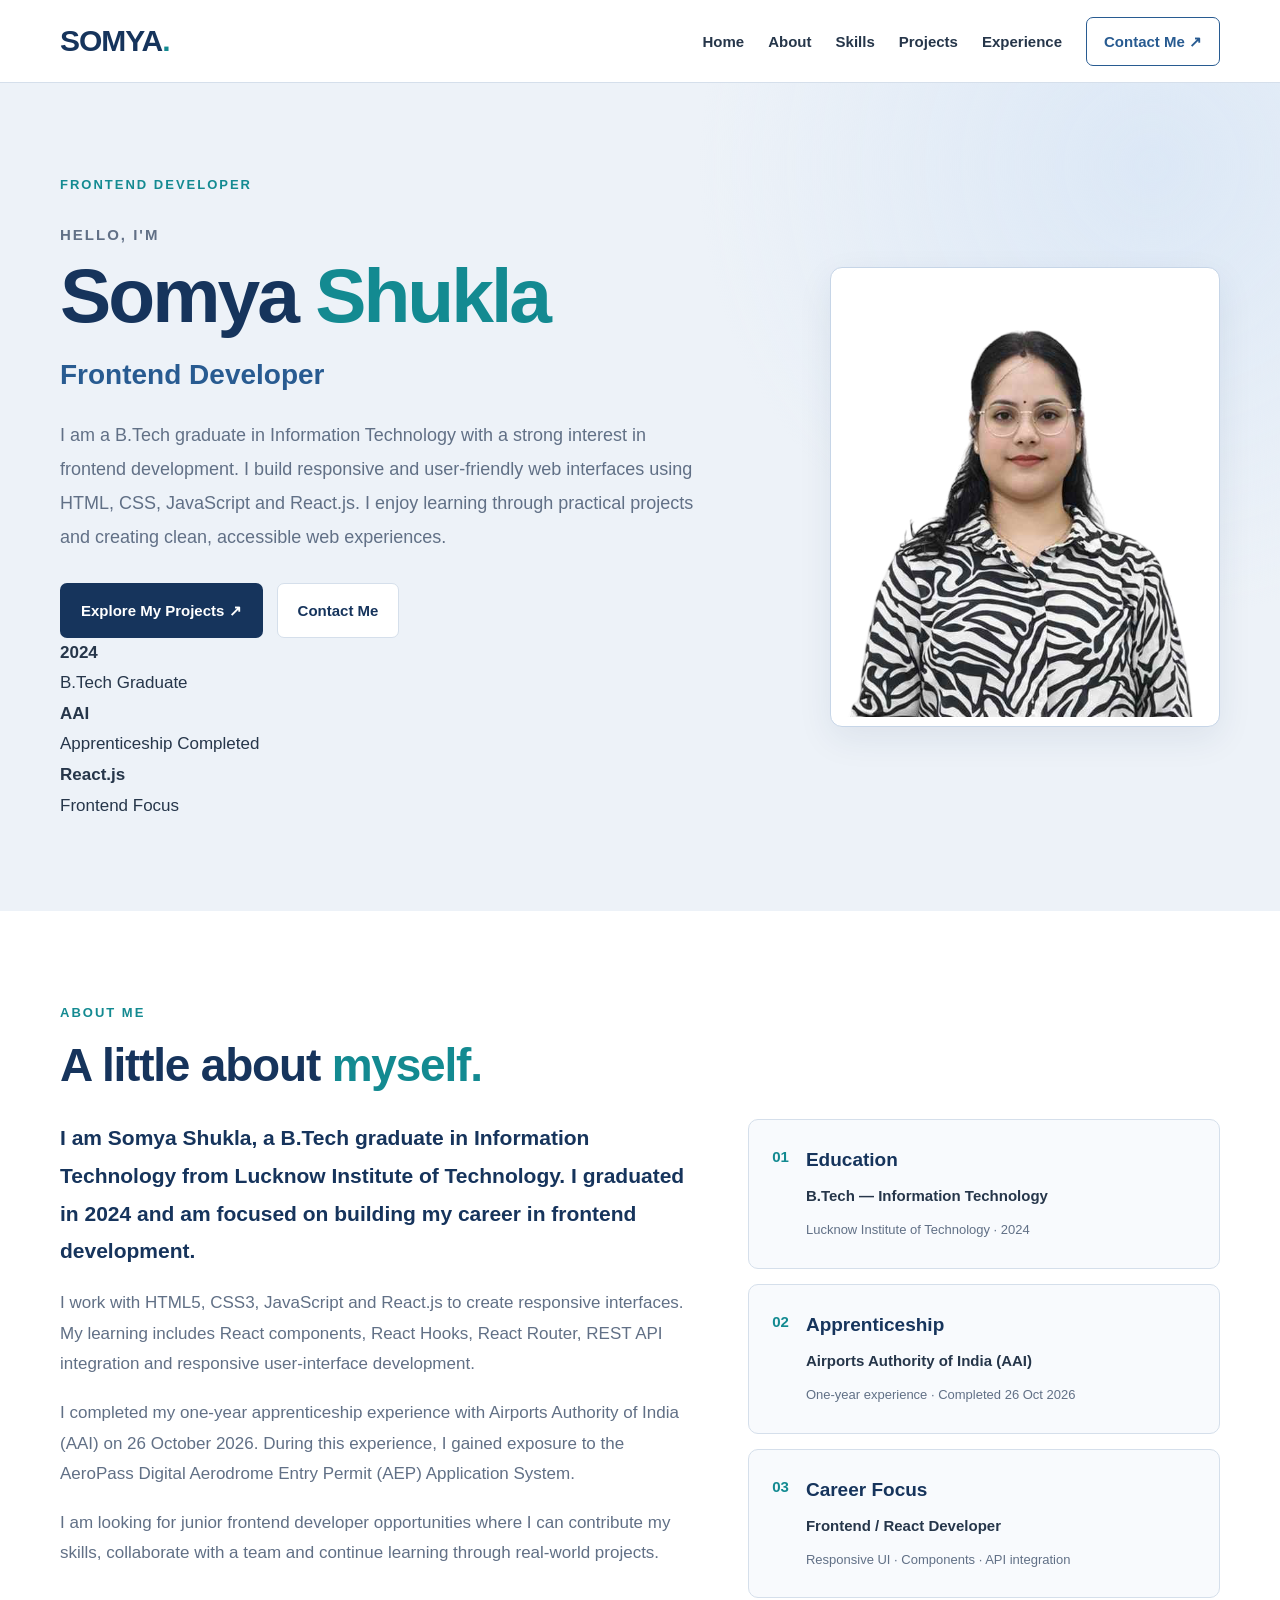
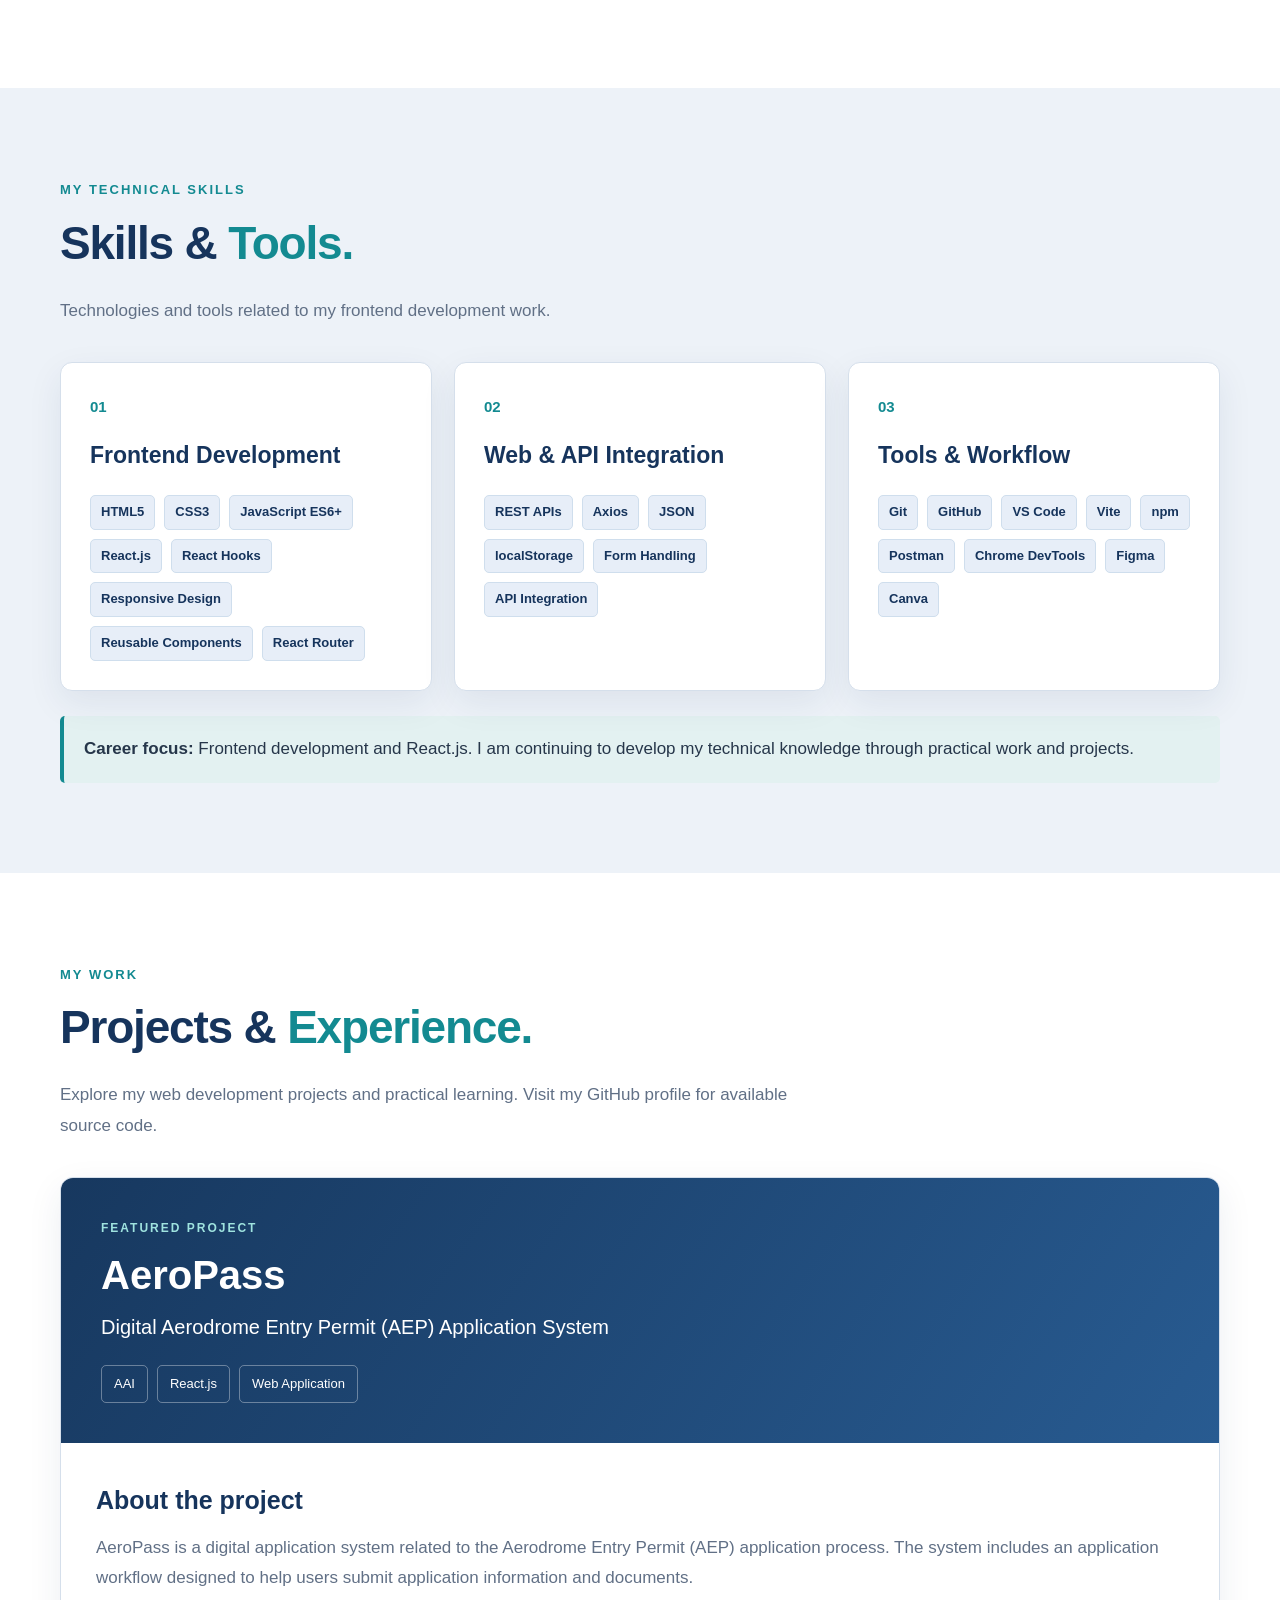
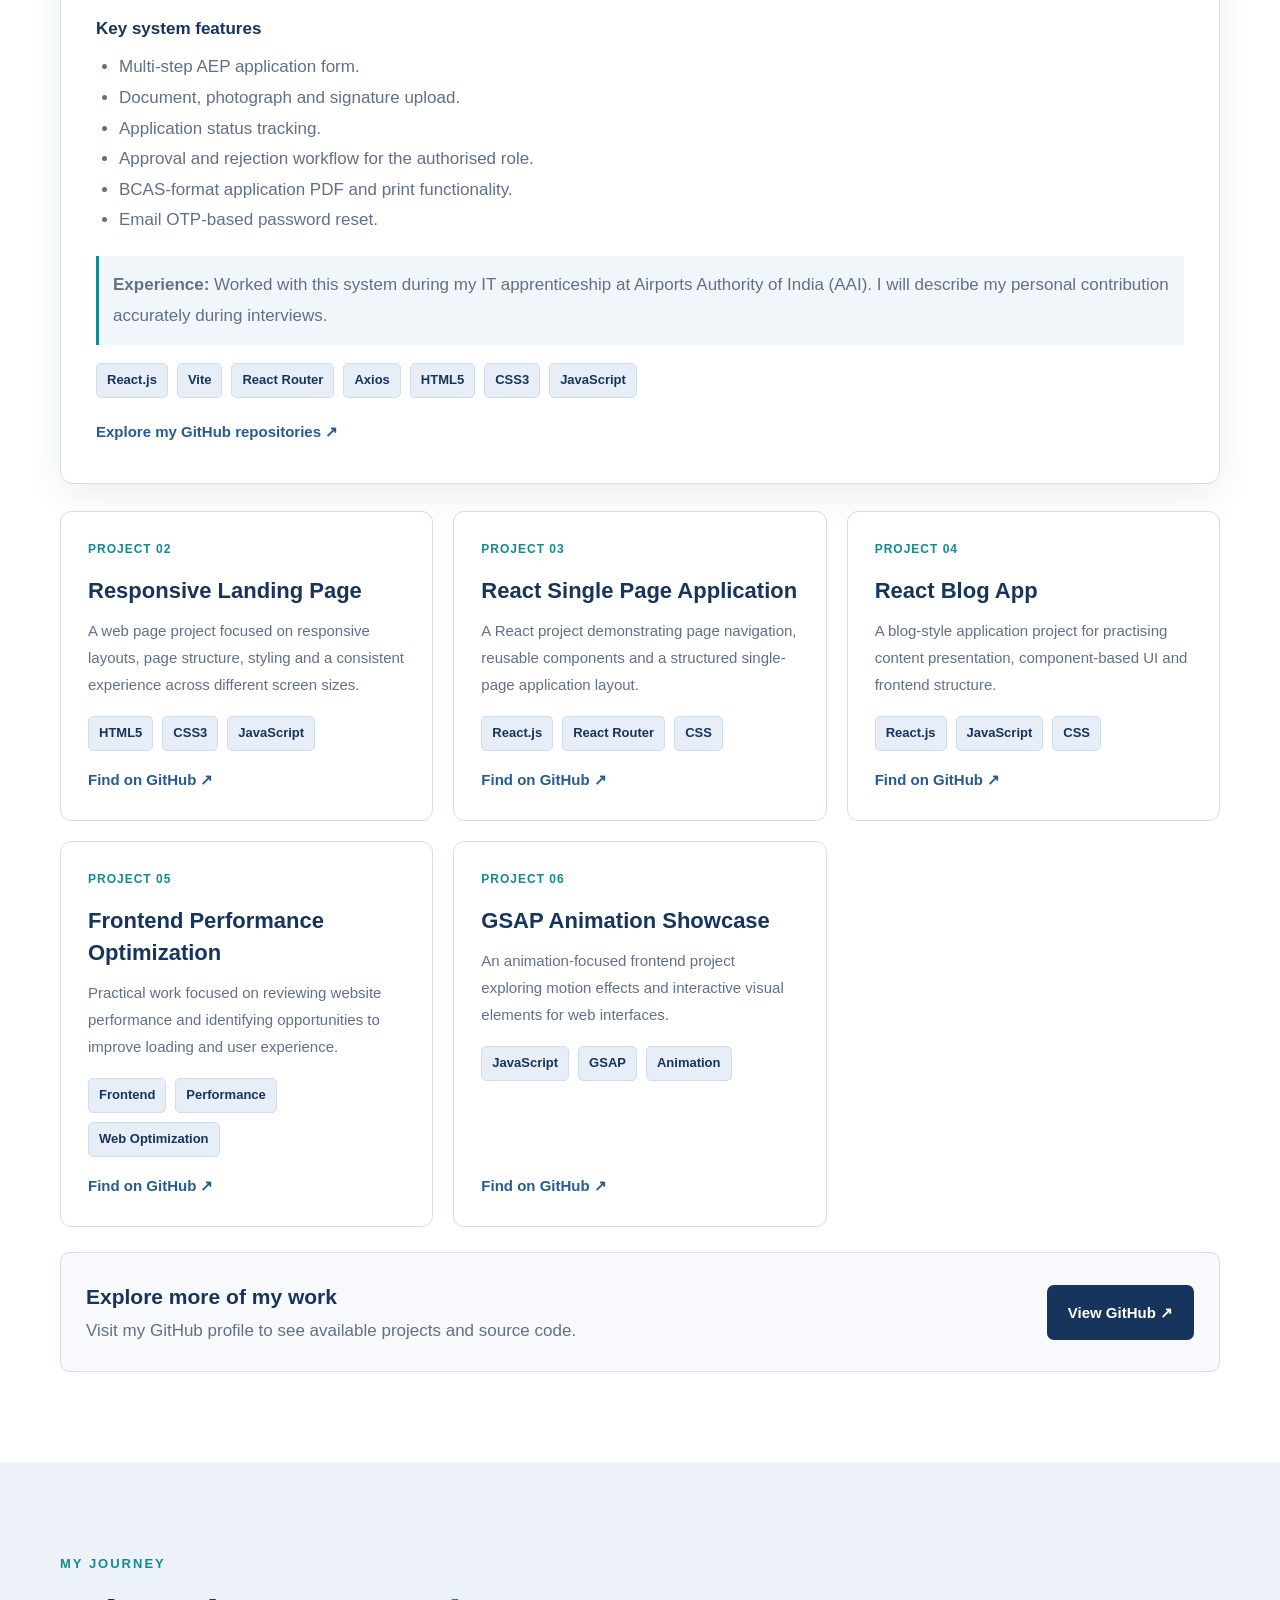
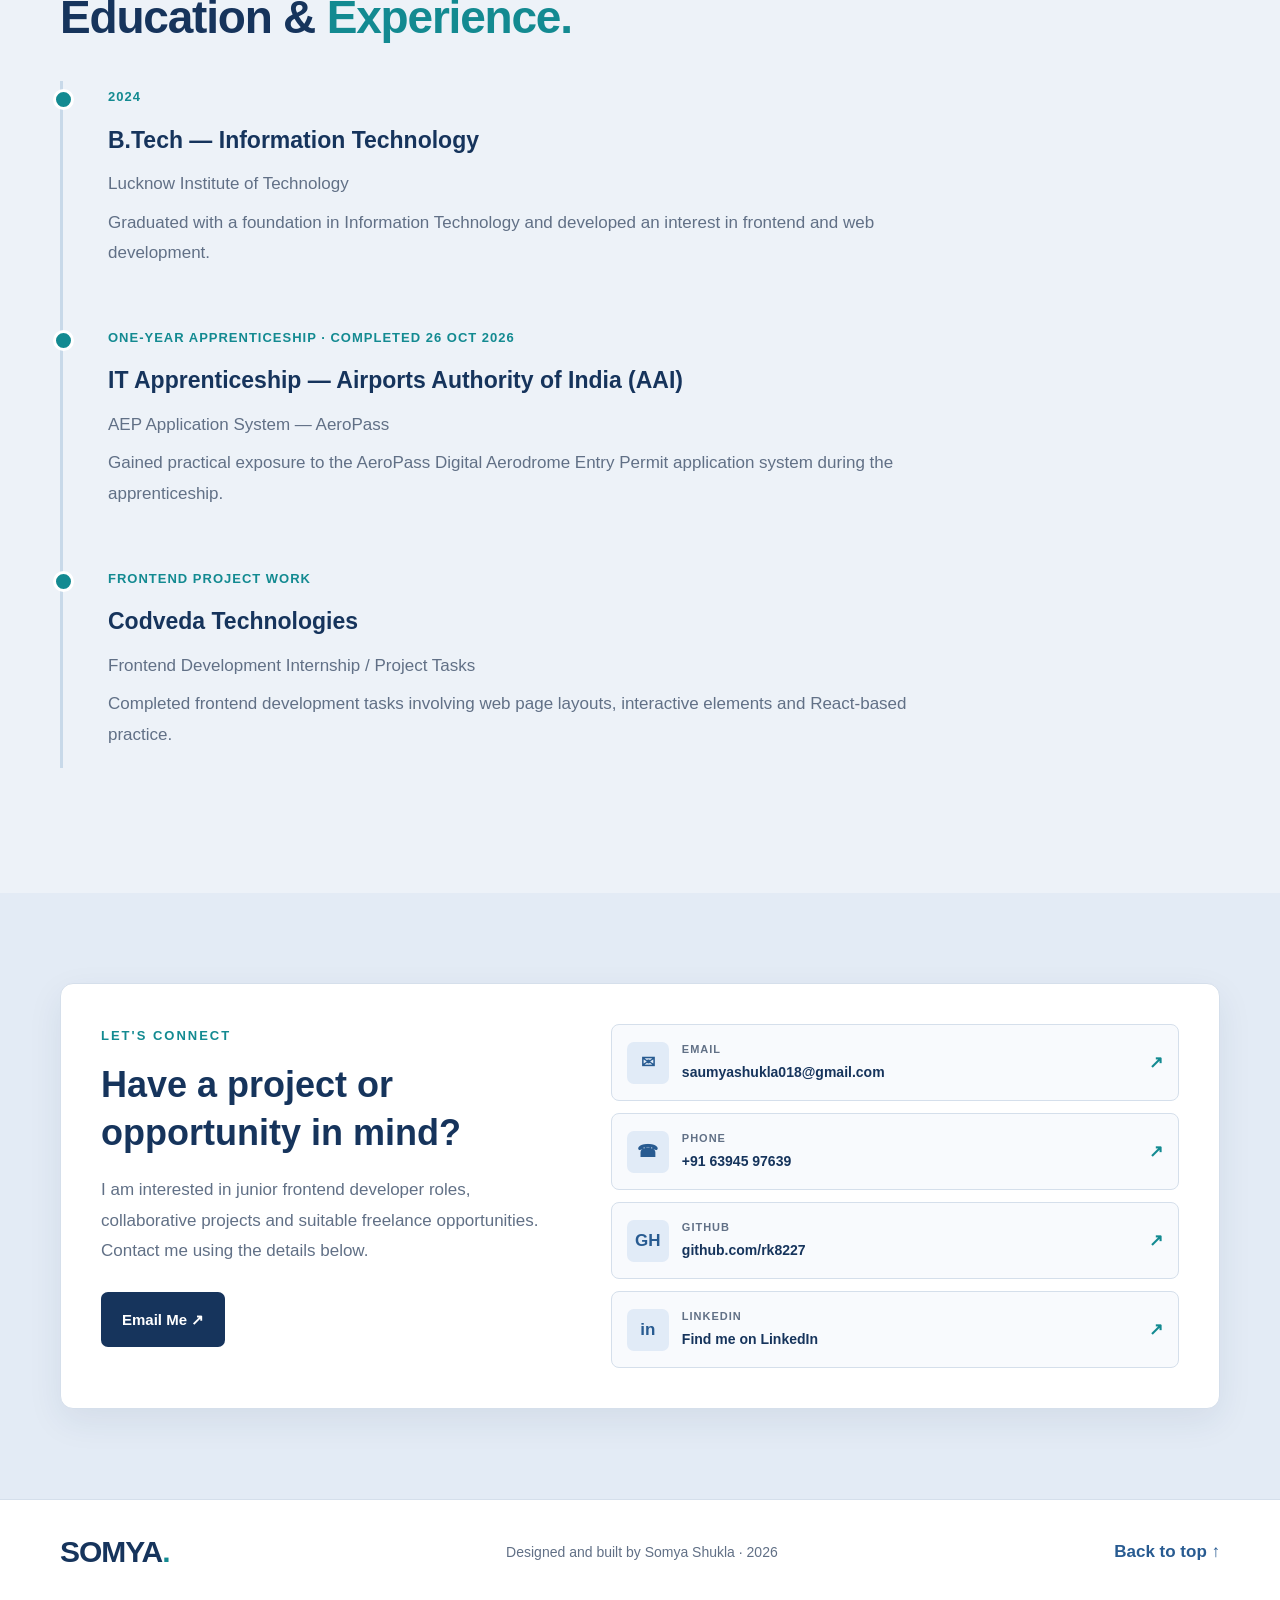
==== commit 99432d6d: "Update index.html" ====
--- a/index.html
+++ b/index.html
@@ -492,7 +492,7 @@
           </a>
 
           <a class="contact-row"
-             href="https://www.linkedin.com/"
+             href="https://www.linkedin.com/in/somya-shukla10072000/"
              target="_blank" rel="noopener noreferrer">
             <span class="contact-icon">in</span>
             <span>
--- a/style.css
+++ b/style.css
@@ -1,20 +1,19 @@
-/* ========================================
-   SOMYA SHUKLA — PROFESSIONAL PORTFOLIO
-   ======================================== */
+/* =====================================
+   SOMYA SHUKLA - PROFESSIONAL PORTFOLIO
+   Colours: Light Grey, Navy Blue, Teal
+===================================== */
 
 :root {
-  --bg: #080b18;
-  --bg-soft: #10152a;
-  --panel: #121a30;
-  --panel-light: #18213b;
-  --text: #f6f5ff;
-  --muted: #b1bad0;
-  --purple: #b18aff;
-  --pink: #ff9dcf;
-  --mint: #80f0cf;
-  --border: rgba(255, 255, 255, 0.11);
-  --radius: 22px;
-  --container: 1140px;
+  --background: #edf2f8;
+  --white: #ffffff;
+  --navy: #16345c;
+  --blue: #285b91;
+  --teal: #138a91;
+  --text: #26364a;
+  --muted: #617086;
+  --border: #d5dfeb;
+  --light-blue: #e7eef8;
+  --shadow: 0 12px 35px rgba(24, 52, 88, 0.08);
 }
 
 * {
@@ -29,14 +28,11 @@
 }
 
 body {
-  background:
-    radial-gradient(ellipse at 8% 10%, rgba(117, 62, 191, 0.19), transparent 35%),
-    radial-gradient(ellipse at 92% 35%, rgba(46, 160, 159, 0.10), transparent 30%),
-    var(--bg);
+  background: var(--background);
   color: var(--text);
   font-family: Arial, Helvetica, sans-serif;
-  line-height: 1.7;
-  overflow-x: hidden;
+  font-size: 17px;
+  line-height: 1.8;
 }
 
 a {
@@ -49,176 +45,138 @@
   max-width: 100%;
 }
 
-button,
-input {
-  font: inherit;
-}
-
 .container {
-  width: min(var(--container), calc(100% - 48px));
-  margin-inline: auto;
+  width: min(1160px, calc(100% - 48px));
+  margin: auto;
 }
 
 .section {
-  padding: 100px 0;
-  position: relative;
-}
-
-.section-tinted {
-  background: linear-gradient(
-    135deg,
-    rgba(26, 30, 62, 0.54),
-    rgba(12, 20, 39, 0.72)
-  );
-  border-top: 1px solid rgba(255, 255, 255, 0.035);
-  border-bottom: 1px solid rgba(255, 255, 255, 0.035);
+  padding: 90px 0;
+}
+
+.white-section {
+  background: var(--white);
 }
 
 /* NAVIGATION */
 
-.site-header {
+.header {
   position: sticky;
   top: 0;
   z-index: 100;
-  background: rgba(8, 11, 24, 0.88);
-  backdrop-filter: blur(18px);
+  background: rgba(255, 255, 255, 0.97);
   border-bottom: 1px solid var(--border);
 }
 
-.navbar {
-  min-height: 78px;
-  display: flex;
+.nav {
+  min-height: 82px;
+  display: flex;
+  align-items: center;
   justify-content: space-between;
+  gap: 25px;
+}
+
+.logo {
+  color: var(--navy);
+  font-size: 30px;
+  font-weight: 800;
+  letter-spacing: -1px;
+}
+
+.logo span {
+  color: var(--teal);
+}
+
+nav {
+  display: flex;
   align-items: center;
-  gap: 25px;
-}
-
-.logo {
-  font-size: 29px;
-  font-weight: 900;
-  letter-spacing: -1.5px;
-}
-
-.logo span {
-  color: var(--mint);
-}
-
-.nav-links {
-  display: flex;
-  align-items: center;
-  gap: 27px;
-}
-
-.nav-links a {
-  color: #d6d9e8;
-  font-size: 13px;
+  justify-content: flex-end;
+  flex-wrap: wrap;
+  gap: 24px;
+}
+
+nav a {
+  color: var(--text);
+  font-size: 15px;
   font-weight: 700;
-  transition: color 0.2s ease;
-}
-
-.nav-links a:hover {
-  color: var(--mint);
-}
-
-.nav-links .nav-contact {
-  padding: 11px 16px;
-  border: 1px solid rgba(128, 240, 207, 0.4);
-  border-radius: 12px;
-  color: var(--mint);
-}
-
-#menu-toggle,
-.menu-button {
-  display: none;
-}
-
-/* HERO */
+}
+
+nav a:hover {
+  color: var(--teal);
+}
+
+.nav-button {
+  padding: 10px 17px;
+  border: 1px solid var(--blue);
+  border-radius: 7px;
+  color: var(--blue);
+}
+
+/* HOME / HERO */
 
 .hero {
-  min-height: 650px;
-  display: flex;
-  align-items: center;
-  padding-top: 75px;
-  padding-bottom: 85px;
+  background:
+    radial-gradient(
+      circle at 90% 10%,
+      #dce8f6 0,
+      transparent 33%
+    ),
+    var(--background);
 }
 
 .hero-grid {
   display: grid;
-  grid-template-columns: 1.15fr 0.85fr;
+  grid-template-columns: 1.25fr 0.75fr;
   align-items: center;
-  gap: 65px;
-}
-
-.badge {
-  display: inline-flex;
-  align-items: center;
-  gap: 10px;
-  padding: 9px 15px;
-  background: rgba(255, 255, 255, 0.055);
-  border: 1px solid var(--border);
-  border-radius: 40px;
-  color: #e6e6f4;
-  font-size: 11px;
+  gap: 75px;
+}
+
+.eyebrow {
+  margin-bottom: 13px;
+  color: var(--teal);
+  font-size: 13px;
   font-weight: 800;
-  letter-spacing: 1px;
-}
-
-.status-dot {
-  width: 8px;
-  height: 8px;
-  background: var(--mint);
-  border-radius: 50%;
-  box-shadow: 0 0 12px var(--mint);
-}
-
-.eyebrow {
-  color: var(--mint);
-  font-size: 12px;
-  font-weight: 900;
   letter-spacing: 2px;
-  margin-bottom: 15px;
-}
-
-.hero-text > .eyebrow {
-  margin-top: 29px;
-}
-
-.hero h1 {
-  font-size: clamp(58px, 7.5vw, 88px);
-  line-height: 0.99;
-  letter-spacing: -5px;
-  font-weight: 900;
-}
-
-.hero h1 span,
-.section-heading h2 span,
-.contact-copy h2 span {
-  background: linear-gradient(100deg, var(--pink), var(--purple), var(--mint));
-  -webkit-background-clip: text;
-  background-clip: text;
-  color: transparent;
-}
-
-.hero-role {
-  margin-top: 23px;
-  color: #ffd0c1;
-  font-size: 23px;
-  font-weight: 800;
-}
-
-.hero-description {
-  max-width: 590px;
-  color: var(--muted);
-  font-size: 16px;
-  margin-top: 15px;
-}
-
-.hero-actions,
-.contact-buttons {
-  display: flex;
-  align-items: center;
+}
+
+.intro {
+  margin-top: 25px;
+  color: var(--muted);
+  font-size: 15px;
+  font-weight: 700;
+  letter-spacing: 2px;
+}
+
+h1 {
+  margin: 4px 0 12px;
+  color: var(--navy);
+  font-size: clamp(52px, 6vw, 78px);
+  line-height: 1.12;
+  letter-spacing: -3px;
+}
+
+h1 span,
+.section-title span {
+  color: var(--teal);
+}
+
+.hero-text h2 {
+  margin-bottom: 17px;
+  color: var(--blue);
+  font-size: 28px;
+}
+
+.description {
+  max-width: 650px;
+  color: var(--muted);
+  font-size: 18px;
+  line-height: 1.9;
+}
+
+.buttons {
+  display: flex;
   flex-wrap: wrap;
-  gap: 13px;
+  gap: 14px;
   margin-top: 28px;
 }
 
@@ -226,1060 +184,687 @@
   display: inline-flex;
   align-items: center;
   justify-content: center;
-  gap: 8px;
-  min-height: 48px;
-  padding: 12px 19px;
+  padding: 13px 20px;
+  border: 1px solid transparent;
+  border-radius: 7px;
+  font-size: 15px;
+  font-weight: 700;
+  transition: 0.2s ease;
+}
+
+.button:hover {
+  transform: translateY(-2px);
+}
+
+.primary {
+  background: var(--navy);
+  color: white;
+}
+
+.primary:hover {
+  background: var(--blue);
+}
+
+.secondary {
+  border-color: var(--border);
+  background: white;
+  color: var(--navy);
+}
+
+.hero-meta {
+  display: flex;
+  flex-wrap: wrap;
+  gap: 25px;
+  margin-top: 38px;
+  padding-top: 23px;
+  border-top: 1px solid var(--border);
+}
+
+.hero-meta div,
+.quick-info div {
+  display: flex;
+  flex-direction: column;
+}
+
+.hero-meta strong {
+  color: var(--navy);
+  font-size: 21px;
+}
+
+.hero-meta span {
+  color: var(--muted);
+  font-size: 13px;
+}
+
+/* SIMPLE SQUARE PHOTO */
+
+.hero-photo {
+  width: 100%;
+  max-width: 390px;
+  justify-self: end;
+  padding: 9px;
+  border: 1px solid #c6d5e7;
   border-radius: 12px;
-  font-size: 13px;
-  font-weight: 800;
-  transition: transform 0.2s ease, box-shadow 0.2s ease;
-}
-
-.button:hover {
-  transform: translateY(-3px);
-}
-
-.button-primary {
-  color: #101427;
-  background: linear-gradient(110deg, var(--mint), #b5f8e7);
-  box-shadow: 0 8px 28px rgba(128, 240, 207, 0.12);
-}
-
-.button-outline,
-.button-secondary {
-  color: var(--text);
-  background: rgba(255, 255, 255, 0.035);
-  border: 1px solid var(--border);
-}
-
-.button-outline:hover,
-.button-secondary:hover {
-  border-color: var(--purple);
-}
-
-.hero-facts {
-  display: flex;
-  flex-wrap: wrap;
-  gap: 34px;
-  margin-top: 42px;
-  padding-top: 25px;
-  border-top: 1px solid var(--border);
-}
-
-.hero-facts div {
-  display: flex;
-  flex-direction: column;
-  gap: 2px;
-}
-
-.hero-facts strong {
-  color: var(--text);
-  font-size: 17px;
-}
-
-.hero-facts span {
-  color: var(--muted);
-  font-size: 11px;
-}
-
-/* PROFILE PHOTO */
-
-.hero-image-area {
-  position: relative;
-  min-height: 440px;
-  display: flex;
-  justify-content: center;
-  align-items: center;
-}
-
-.image-decoration {
-  position: absolute;
-  width: 335px;
-  height: 390px;
-  border-radius: 48% 48% 30% 30%;
-  background: linear-gradient(145deg, #8c62d7, #e99bd5, #78e9cb);
-  transform: rotate(5deg);
-  filter: drop-shadow(0 0 45px rgba(166, 114, 242, 0.2));
-}
-
-.profile-photo {
-  position: relative;
-  z-index: 1;
-  width: 320px;
-  height: 380px;
+  background: white;
+  box-shadow: var(--shadow);
+}
+
+.profile-photo,
+.hero-photo img {
+  width: 100%;
+  height: 440px;
   object-fit: cover;
   object-position: center top;
-  border-radius: 48% 48% 28% 28%;
-  border: 5px solid #171d36;
-  background: var(--panel);
-}
-
-.floating-card {
-  position: absolute;
-  z-index: 2;
-  display: flex;
-  align-items: center;
-  gap: 11px;
-  padding: 13px 15px;
+  border-radius: 6px;
+}
+
+/* SECTION HEADINGS */
+
+.section-title {
+  margin-bottom: 24px;
+  color: var(--navy);
+  font-size: clamp(34px, 4vw, 46px);
+  line-height: 1.25;
+  letter-spacing: -1.2px;
+}
+
+.section-description {
+  max-width: 750px;
+  margin-bottom: 35px;
+  color: var(--muted);
+}
+
+/* ABOUT */
+
+.about-grid {
+  display: grid;
+  grid-template-columns: 1.15fr 0.85fr;
+  gap: 50px;
+  align-items: start;
+}
+
+.about-grid p {
+  margin-bottom: 18px;
+  color: var(--muted);
+}
+
+.about-grid .large-text {
+  color: var(--navy);
+  font-size: 21px;
+  font-weight: 600;
+  line-height: 1.8;
+}
+
+.about-cards {
+  display: grid;
+  gap: 15px;
+}
+
+.info-card {
+  display: flex;
+  gap: 17px;
+  padding: 23px;
   border: 1px solid var(--border);
-  border-radius: 14px;
-  background: rgba(16, 22, 43, 0.95);
-  box-shadow: 0 15px 40px rgba(0, 0, 0, 0.25);
-}
-
-.card-top {
-  top: 55px;
-  right: -5px;
-}
-
-.card-bottom {
-  bottom: 48px;
-  left: -10px;
-}
-
-.floating-symbol {
-  display: grid;
-  place-items: center;
-  width: 37px;
-  height: 37px;
-  color: var(--mint);
-  background: rgba(128, 240, 207, 0.12);
   border-radius: 10px;
-  font-size: 17px;
-  font-weight: 900;
-}
-
-.floating-card strong,
-.floating-card small {
-  display: block;
-}
-
-.floating-card strong {
-  font-size: 11px;
-}
-
-.floating-card small {
-  color: var(--muted);
-  font-size: 10px;
-}
-
-/* SECTION HEADINGS */
-
-.section-heading {
-  max-width: 730px;
-  margin-bottom: 38px;
-}
-
-.section-heading h2,
-.contact-copy h2 {
-  font-size: clamp(35px, 4.5vw, 52px);
-  line-height: 1.15;
-  letter-spacing: -1.8px;
-}
-
-.section-subtitle {
-  color: var(--muted);
-  margin-top: 13px;
+  background: #f8fafd;
+}
+
+.card-number {
+  flex-shrink: 0;
+  color: var(--teal);
   font-size: 15px;
-}
-
-/* PANELS */
-
-.panel {
-  background: linear-gradient(
-    145deg,
-    rgba(25, 33, 59, 0.92),
-    rgba(15, 21, 40, 0.94)
-  );
-  border: 1px solid var(--border);
-  border-radius: var(--radius);
-  box-shadow: 0 15px 45px rgba(0, 0, 0, 0.12);
-}
-
-/* ABOUT */
-
-.about-layout {
-  display: grid;
-  grid-template-columns: 1.1fr 0.9fr;
-  gap: 22px;
-  align-items: stretch;
-}
-
-.about-copy {
-  padding: 34px;
-}
-
-.about-copy h3 {
-  font-size: 25px;
-  margin-bottom: 19px;
-}
-
-.about-copy p {
-  color: var(--muted);
+  font-weight: 800;
+}
+
+.info-card h3 {
+  margin-bottom: 5px;
+  color: var(--navy);
+  font-size: 19px;
+}
+
+.info-card p {
+  margin-bottom: 5px;
+  color: var(--text);
   font-size: 15px;
-  margin-bottom: 17px;
-}
-
-.about-copy p:last-child {
-  margin-bottom: 0;
-}
-
-.about-cards {
-  display: flex;
-  flex-direction: column;
-  gap: 15px;
-}
-
-.info-card {
-  display: flex;
-  gap: 17px;
-  align-items: flex-start;
-  padding: 23px;
-  flex: 1;
-}
-
-.info-icon {
-  display: grid;
-  place-items: center;
-  width: 46px;
-  height: 46px;
-  flex-shrink: 0;
-  border-radius: 13px;
-  background: rgba(177, 138, 255, 0.12);
-  font-size: 21px;
-}
-
-.card-label {
-  color: var(--mint);
-  font-size: 10px;
-  letter-spacing: 1.5px;
-  font-weight: 900;
-  margin-bottom: 6px;
-}
-
-.info-card h3 {
-  font-size: 15px;
-  line-height: 1.5;
-  margin-bottom: 4px;
-}
-
-.info-card p:not(.card-label) {
-  color: #e0e3ef;
+  font-weight: 700;
+}
+
+.info-card small {
+  color: var(--muted);
   font-size: 13px;
-}
-
-.muted {
-  display: block;
-  color: var(--muted);
-  font-size: 12px;
-  margin-top: 3px;
 }
 
 /* SKILLS */
 
 .skills-grid {
   display: grid;
-  grid-template-columns: repeat(2, minmax(0, 1fr));
-  gap: 20px;
+  grid-template-columns: repeat(3, 1fr);
+  gap: 22px;
 }
 
 .skill-card {
-  padding: 30px;
-  transition: transform 0.25s ease, border-color 0.25s ease;
-}
-
-.skill-card:hover,
-.project-card:hover {
-  transform: translateY(-5px);
-  border-color: rgba(177, 138, 255, 0.55);
-}
-
-.card-number {
-  color: var(--pink);
+  padding: 29px;
+  border: 1px solid var(--border);
+  border-radius: 12px;
+  background: white;
+  box-shadow: var(--shadow);
+}
+
+.skill-card h3 {
+  margin: 13px 0;
+  color: var(--navy);
+  font-size: 23px;
+}
+
+.tags {
+  display: flex;
+  flex-wrap: wrap;
+  gap: 9px;
+  margin-top: 18px;
+}
+
+.tags span {
+  padding: 6px 10px;
+  border: 1px solid #cfdeed;
+  border-radius: 5px;
+  background: var(--light-blue);
+  color: var(--navy);
   font-size: 13px;
-  font-weight: 900;
-  letter-spacing: 1px;
-}
-
-.skill-card h3 {
-  margin: 18px 0;
-  font-size: 22px;
-}
-
-.tags {
+  font-weight: 700;
+  line-height: 1.6;
+}
+
+.note {
+  margin-top: 25px;
+  padding: 18px 20px;
+  border-left: 4px solid var(--teal);
+  border-radius: 5px;
+  background: #e3f1f1;
+  color: var(--text);
+}
+
+/* FEATURED PROJECT */
+
+.featured-project {
+  overflow: hidden;
+  margin-bottom: 27px;
+  border: 1px solid var(--border);
+  border-radius: 13px;
+  background: white;
+  box-shadow: var(--shadow);
+}
+
+.project-banner {
+  padding: 40px;
+  background: linear-gradient(125deg, #17385f, #285b91);
+  color: white;
+}
+
+.project-banner > p {
+  margin-bottom: 10px;
+  color: #9fe3df;
+  font-size: 12px;
+  font-weight: 800;
+  letter-spacing: 2px;
+}
+
+.project-banner h3 {
+  font-size: 40px;
+  line-height: 1.3;
+}
+
+.project-banner h4 {
+  margin-top: 8px;
+  font-size: 20px;
+  font-weight: 500;
+}
+
+.project-labels {
   display: flex;
   flex-wrap: wrap;
-  gap: 8px;
-}
-
-.tags span {
-  display: inline-flex;
-  align-items: center;
-  padding: 7px 11px;
-  color: #e2e6f5;
-  background: rgba(255, 255, 255, 0.055);
-  border: 1px solid rgba(255, 255, 255, 0.075);
-  border-radius: 8px;
-  font-size: 11px;
-  font-weight: 700;
-}
-
-.skill-note {
-  color: var(--muted);
-  font-size: 12px;
-  margin-top: 17px;
-}
-
-/* PROJECTS */
-
-.project-feature {
-  padding: 28px;
-  margin-bottom: 22px;
-}
-
-.project-topline,
-.project-card-top {
-  display: flex;
-  justify-content: space-between;
-  align-items: center;
-  gap: 12px;
-}
-
-.project-type {
-  color: var(--mint);
-  font-size: 11px;
-  font-weight: 900;
-  letter-spacing: 1.2px;
-}
-
-.project-index {
-  color: var(--muted);
-  font-size: 12px;
-}
-
-.project-feature-grid {
-  display: grid;
-  grid-template-columns: 1fr 1fr;
-  gap: 32px;
-  align-items: center;
-  margin-top: 24px;
-}
-
-.project-art {
-  min-width: 0;
-  padding: 18px;
-  border-radius: 18px;
-  background:
-    radial-gradient(circle at 15% 20%, rgba(177, 138, 255, 0.27), transparent 40%),
-    linear-gradient(145deg, #171d3a, #10172b);
-  border: 1px solid var(--border);
-}
-
-.mock-window {
-  overflow: hidden;
-  border-radius: 12px;
-  border: 1px solid rgba(255, 255, 255, 0.13);
-  background: #f4f6fc;
-  color: #1c2440;
-  box-shadow: 0 15px 35px rgba(0, 0, 0, 0.25);
-}
-
-.mock-topbar {
-  display: flex;
-  align-items: center;
-  gap: 5px;
-  padding: 11px;
-  background: #e5e9f5;
-  color: #35415e;
-  font-size: 9px;
-}
-
-.mock-topbar i {
-  width: 7px;
-  height: 7px;
-  background: #b18aff;
-  border-radius: 50%;
-}
-
-.mock-topbar span {
-  margin-left: 7px;
+  gap: 9px;
+  margin-top: 20px;
+}
+
+.project-labels span {
+  padding: 6px 12px;
+  border: 1px solid rgba(255, 255, 255, 0.35);
+  border-radius: 5px;
+  font-size: 13px;
+}
+
+.project-content {
+  padding: 35px;
+}
+
+.project-content h3 {
+  margin-bottom: 10px;
+  color: var(--navy);
+  font-size: 25px;
+}
+
+.project-content h4 {
+  margin: 20px 0 8px;
+  color: var(--navy);
+}
+
+.project-content p,
+.project-content li {
+  color: var(--muted);
+}
+
+.project-content ul {
+  padding-left: 23px;
+}
+
+.project-note {
+  margin-top: 20px;
+  padding: 14px;
+  border-left: 3px solid var(--teal);
+  background: #f1f6fb;
+}
+
+.text-link {
+  display: inline-block;
+  margin-top: 20px;
+  color: var(--blue);
+  font-size: 15px;
   font-weight: 800;
 }
 
-.mock-body {
-  display: grid;
-  grid-template-columns: 0.75fr 1.25fr;
-  min-height: 235px;
-}
-
-.mock-sidebar {
-  display: flex;
-  flex-direction: column;
-  gap: 13px;
-  padding: 17px 10px;
-  background: #17203a;
-  color: #e6eafa;
-  font-size: 9px;
-}
-
-.mock-sidebar b {
-  color: #9bf0d8;
-  font-size: 12px;
-  margin-bottom: 10px;
-}
-
-.mock-content {
-  padding: 20px 13px;
-  font-size: 10px;
-}
-
-.mock-content small {
-  color: #6b5bb3;
-  font-size: 8px;
-  font-weight: 900;
-  letter-spacing: 1px;
-}
-
-.mock-content h4 {
-  margin: 5px 0 15px;
-  font-size: 14px;
-}
-
-.mock-stats {
-  display: grid;
-  grid-template-columns: 1fr 1fr;
-  gap: 8px;
-}
-
-.mock-stats b {
-  padding: 12px 6px;
-  background: #e7e9f5;
-  border-radius: 6px;
-  font-size: 8px;
-}
-
-.mock-progress {
-  height: 7px;
-  background: #dce2ef;
-  border-radius: 8px;
-  margin-top: 17px;
-  overflow: hidden;
-}
-
-.mock-progress span {
-  display: block;
-  height: 100%;
-  width: 72%;
-  background: linear-gradient(90deg, #9573e8, #63d8b5);
-}
-
-.mock-line {
-  height: 7px;
-  width: 100%;
-  margin-top: 13px;
-  background: #e2e6f0;
-  border-radius: 8px;
-}
-
-.mock-line.short {
-  width: 68%;
-  margin-top: 7px;
-}
-
-.mock-action {
-  margin-top: 15px;
-  color: #6353a7;
-  font-size: 8px;
-  font-weight: 800;
-}
-
-.art-caption {
-  color: var(--muted);
-  text-align: center;
-  font-size: 10px;
-  margin-top: 12px;
-}
-
-.project-description h3 {
-  font-size: clamp(23px, 3vw, 31px);
-  line-height: 1.3;
-  margin-bottom: 15px;
-}
-
-.project-description > p {
-  color: var(--muted);
-  font-size: 14px;
-  margin-bottom: 18px;
-}
-
-.project-description h4 {
-  font-size: 14px;
-  margin-bottom: 8px;
-}
-
-.project-list {
-  list-style: none;
-  margin-bottom: 20px;
-}
-
-.project-list li {
-  color: #d9deee;
-  font-size: 13px;
-  padding: 5px 0 5px 23px;
-  position: relative;
-}
-
-.project-list li::before {
-  content: "✓";
-  position: absolute;
-  left: 0;
-  color: var(--mint);
-  font-weight: 900;
-}
-
-.project-disclaimer {
-  font-size: 11px !important;
-  margin-top: 15px;
-}
+.text-link:hover {
+  color: var(--teal);
+  text-decoration: underline;
+}
+
+/* PROJECT CARDS */
 
 .projects-grid {
   display: grid;
-  grid-template-columns: repeat(3, minmax(0, 1fr));
+  grid-template-columns: repeat(3, 1fr);
   gap: 20px;
 }
 
 .project-card {
-  padding: 23px;
-  transition: transform 0.25s ease, border-color 0.25s ease;
-}
-
-.project-card-top {
-  color: var(--muted);
-  font-size: 10px;
+  display: flex;
+  flex-direction: column;
+  align-items: flex-start;
+  padding: 27px;
+  border: 1px solid var(--border);
+  border-radius: 11px;
+  background: white;
+  transition: 0.2s ease;
+}
+
+.project-card:hover {
+  transform: translateY(-4px);
+  box-shadow: var(--shadow);
+}
+
+.project-number {
+  color: var(--teal);
+  font-size: 12px;
   font-weight: 800;
-}
-
-.project-card-top span:first-child {
-  color: var(--pink);
-  font-size: 13px;
-}
-
-.mini-visual {
-  min-height: 125px;
-  margin: 19px 0;
-  display: grid;
-  place-items: center;
-  border-radius: 13px;
-  font-size: 25px;
-  font-weight: 900;
-  letter-spacing: -1px;
-  border: 1px solid rgba(255, 255, 255, 0.08);
-}
-
-.visual-purple {
-  color: #d6c1ff;
-  background: linear-gradient(135deg, #32245c, #171e3b);
-}
-
-.visual-mint {
-  color: #9bf0d8;
-  background: linear-gradient(135deg, #163d43, #142237);
-}
-
-.visual-blue {
-  color: #b4d7ff;
-  background: linear-gradient(135deg, #1d3766, #151c37);
-}
-
-.visual-pink {
-  color: #ffc0e4;
-  background: linear-gradient(135deg, #54274d, #201932);
-}
-
-.visual-gold {
-  color: #ffe1a0;
-  background: linear-gradient(135deg, #55401f, #1e1d31);
+  letter-spacing: 1px;
 }
 
 .project-card h3 {
-  font-size: 18px;
-  line-height: 1.4;
-  margin-bottom: 10px;
+  margin: 15px 0 10px;
+  color: var(--navy);
+  font-size: 22px;
+  line-height: 1.45;
 }
 
 .project-card p {
   color: var(--muted);
-  font-size: 13px;
-  margin-bottom: 17px;
-}
-
-.projects-note {
-  color: var(--muted);
-  font-size: 12px;
-  margin-top: 20px;
-}
-
-.center-action {
-  display: flex;
-  justify-content: center;
-  margin-top: 28px;
-}
-
-/* EXPERIENCE TIMELINE */
-
-.timeline {
-  max-width: 850px;
-  margin-left: 12px;
-  padding-left: 30px;
-  border-left: 2px solid rgba(177, 138, 255, 0.35);
-}
-
-.timeline-item {
-  position: relative;
-  padding: 28px;
-  margin-bottom: 22px;
-}
-
-.timeline-marker {
-  position: absolute;
-  left: -39px;
-  top: 31px;
-  width: 14px;
-  height: 14px;
-  border-radius: 50%;
-  background: var(--mint);
-  border: 3px solid var(--bg);
-  box-shadow: 0 0 0 4px rgba(128, 240, 207, 0.14);
-}
-
-.timeline-date {
-  color: var(--mint);
-  font-size: 10px;
-  font-weight: 900;
-  letter-spacing: 1px;
-  margin-bottom: 9px;
-}
-
-.timeline-item h3 {
-  font-size: 21px;
-  margin-bottom: 5px;
-}
-
-.timeline-item h4 {
-  color: #e0c7ff;
-  font-size: 14px;
-  margin-bottom: 12px;
-}
-
-.timeline-item > p:last-child {
-  color: var(--muted);
-  font-size: 14px;
-}
-
-/* CONTACT */
-
-.contact-panel {
-  display: grid;
-  grid-template-columns: 1.05fr 0.95fr;
-  gap: 45px;
-  padding: clamp(25px, 5vw, 55px);
-  background:
-    radial-gradient(circle at 0 0, rgba(177, 138, 255, 0.13), transparent 45%),
-    linear-gradient(145deg, #171e38, #10162a);
-}
-
-.contact-copy h2 {
-  font-size: clamp(40px, 5vw, 58px);
-}
-
-.contact-copy > p:not(.eyebrow):not(.contact-reminder) {
-  color: var(--muted);
   font-size: 15px;
-  margin-top: 17px;
-}
-
-.contact-details {
-  display: flex;
-  flex-direction: column;
-  justify-content: center;
-  gap: 15px;
-}
-
-.contact-detail {
-  display: flex;
-  align-items: center;
-  gap: 14px;
-  padding: 15px;
-  border: 1px solid var(--border);
-  background: rgba(255, 255, 255, 0.035);
-  border-radius: 13px;
-  overflow-wrap: anywhere;
-}
-
-.contact-icon {
-  display: grid;
-  place-items: center;
-  flex-shrink: 0;
-  width: 40px;
-  height: 40px;
-  border-radius: 11px;
-  background: rgba(128, 240, 207, 0.11);
-  color: var(--mint);
-  font-size: 16px;
-  font-weight: 900;
-}
-
-.contact-detail small {
-  display: block;
-  color: var(--muted);
-  font-size: 10px;
-  letter-spacing: 1.5px;
-  margin-bottom: 3px;
-}
-
-.contact-detail p,
-.contact-detail a {
-  color: #f0effb;
-  font-size: 13px;
-}
-
-.contact-detail a:hover {
-  color: var(--mint);
-}
-
-.contact-reminder {
-  color: #f0c8a8;
-  font-size: 11px;
-  margin-top: 15px;
-}
-
-/* FOOTER */
-
-.footer {
-  border-top: 1px solid var(--border);
-  padding: 25px 0;
-  background: rgba(5, 8, 18, 0.7);
-}
-
-.footer-inner {
+}
+
+.project-card .text-link {
+  margin-top: auto;
+  padding-top: 15px;
+}
+
+.all-projects {
   display: flex;
   align-items: center;
   justify-content: space-between;
   gap: 20px;
-}
-
-.footer-inner .logo {
+  margin-top: 25px;
+  padding: 25px;
+  border: 1px solid var(--border);
+  border-radius: 10px;
+  background: #f7f9fc;
+}
+
+.all-projects h3 {
+  color: var(--navy);
+  font-size: 21px;
+}
+
+.all-projects p {
+  color: var(--muted);
+}
+
+/* EXPERIENCE */
+
+.timeline {
+  max-width: 850px;
+  margin-top: 35px;
+  padding-left: 27px;
+  border-left: 3px solid #c8d9e9;
+}
+
+.timeline-item {
+  position: relative;
+  margin-bottom: 35px;
+  padding: 0 0 10px 18px;
+}
+
+.timeline-item::before {
+  position: absolute;
+  top: 8px;
+  left: -37px;
+  width: 15px;
+  height: 15px;
+  border: 3px solid white;
+  border-radius: 50%;
+  background: var(--teal);
+  content: "";
+}
+
+.timeline-date {
+  color: var(--teal);
+  font-size: 13px;
+  font-weight: 800;
+  letter-spacing: 1px;
+}
+
+.timeline-item h3 {
+  margin: 8px 0;
+  color: var(--navy);
   font-size: 23px;
 }
 
-.footer p,
+.timeline-item p {
+  margin-bottom: 8px;
+  color: var(--muted);
+}
+
+/* CONTACT */
+
+.contact-section {
+  background: #e3ebf5;
+}
+
+.contact-panel {
+  display: grid;
+  grid-template-columns: 0.9fr 1.1fr;
+  gap: 45px;
+  padding: 40px;
+  border: 1px solid var(--border);
+  border-radius: 13px;
+  background: white;
+  box-shadow: var(--shadow);
+}
+
+.contact-copy h2 {
+  margin-bottom: 17px;
+  color: var(--navy);
+  font-size: 36px;
+  line-height: 1.35;
+}
+
+.contact-copy p:not(.eyebrow) {
+  margin-bottom: 25px;
+  color: var(--muted);
+}
+
+.contact-links {
+  display: grid;
+  gap: 12px;
+}
+
+.contact-row {
+  display: flex;
+  align-items: center;
+  gap: 13px;
+  min-width: 0;
+  padding: 15px;
+  border: 1px solid var(--border);
+  border-radius: 8px;
+  background: #f8fafd;
+}
+
+.contact-row:hover {
+  border-color: var(--teal);
+}
+
+.contact-icon {
+  display: grid;
+  flex: 0 0 42px;
+  width: 42px;
+  height: 42px;
+  place-items: center;
+  border-radius: 7px;
+  background: #e1ebf7;
+  color: var(--blue);
+  font-weight: 800;
+}
+
+.contact-row > span:nth-child(2) {
+  min-width: 0;
+  flex: 1;
+}
+
+.contact-row small {
+  display: block;
+  color: var(--muted);
+  font-size: 11px;
+  font-weight: 800;
+  letter-spacing: 1px;
+}
+
+.contact-row strong {
+  display: block;
+  overflow-wrap: anywhere;
+  color: var(--navy);
+  font-size: 14px;
+}
+
+.contact-row > b {
+  color: var(--teal);
+}
+
+/* FOOTER */
+
+.footer {
+  padding: 25px 0;
+  border-top: 1px solid var(--border);
+  background: white;
+}
+
+.footer-inner {
+  display: flex;
+  align-items: center;
+  justify-content: space-between;
+  gap: 18px;
+}
+
+.footer-inner p {
+  color: var(--muted);
+  font-size: 14px;
+}
+
 .footer-inner > a:last-child {
-  color: var(--muted);
-  font-size: 12px;
-}
-
-.footer-inner > a:last-child:hover {
-  color: var(--mint);
-}
-
-/* TABLET */
+  color: var(--blue);
+  font-weight: 700;
+}
+
+/* TABLETS */
 
 @media (max-width: 950px) {
-  .nav-links {
+  .nav {
+    align-items: flex-start;
+    flex-direction: column;
+    justify-content: center;
+    padding: 15px 0;
+  }
+
+  nav {
+    justify-content: flex-start;
     gap: 15px;
   }
 
-  .nav-links a {
-    font-size: 12px;
-  }
-
   .hero-grid {
+    grid-template-columns: 1fr 0.8fr;
     gap: 30px;
   }
 
-  .hero h1 {
-    font-size: 68px;
-  }
-
-  .hero-image-area {
-    min-height: 370px;
-  }
-
-  .image-decoration {
-    width: 275px;
-    height: 325px;
-  }
-
-  .profile-photo {
-    width: 265px;
-    height: 315px;
-  }
-
-  .floating-card {
-    padding: 10px;
-  }
-
-  .card-top {
-    right: -8px;
-  }
-
-  .card-bottom {
-    left: -8px;
-  }
-
-  .project-feature-grid {
-    gap: 20px;
-  }
-
+  .hero-meta {
+    gap: 15px;
+  }
+
+  .about-grid {
+    grid-template-columns: 1fr;
+  }
+
+  .skills-grid,
   .projects-grid {
-    grid-template-columns: repeat(2, minmax(0, 1fr));
+    grid-template-columns: repeat(2, 1fr);
+  }
+
+  .contact-panel {
+    grid-template-columns: 1fr;
   }
 }
 
 /* MOBILE */
 
-@media (max-width: 700px) {
+@media (max-width: 650px) {
+  body {
+    font-size: 16px;
+  }
+
   .container {
-    width: min(100% - 34px, var(--container));
+    width: calc(100% - 32px);
   }
 
   .section {
-    padding: 72px 0;
-  }
-
-  .navbar {
-    min-height: 70px;
-    flex-wrap: wrap;
-    position: relative;
-  }
-
-  .logo {
-    font-size: 26px;
-  }
-
-  .menu-button {
-    display: block;
-    color: var(--text);
-    font-size: 26px;
-    cursor: pointer;
-    line-height: 1;
-    padding: 8px;
-  }
-
-  .nav-links {
-    display: none;
-    width: 100%;
-    padding: 8px 0 18px;
-    flex-direction: column;
-    align-items: stretch;
-    gap: 0;
-  }
-
-  #menu-toggle:checked ~ .nav-links {
-    display: flex;
-  }
-
-  .nav-links a {
-    padding: 12px;
-    font-size: 14px;
-  }
-
-  .nav-links .nav-contact {
-    text-align: center;
-    margin-top: 8px;
-  }
-
-  .hero {
-    min-height: auto;
-    padding-top: 55px;
-    padding-bottom: 75px;
+    padding: 60px 0;
+  }
+
+  .nav {
+    gap: 12px;
+  }
+
+  nav {
+    gap: 12px 17px;
+  }
+
+  nav a {
+    font-size: 13px;
   }
 
   .hero-grid {
     grid-template-columns: 1fr;
-    gap: 48px;
-  }
-
-  .hero h1 {
-    font-size: clamp(58px, 15vw, 78px);
-    letter-spacing: -3px;
-  }
-
-  .hero-role {
-    font-size: 21px;
-  }
-
-  .hero-description {
-    font-size: 14px;
-  }
-
-  .hero-facts {
-    gap: 22px;
-  }
-
-  .hero-facts span {
-    max-width: 105px;
-  }
-
-  .hero-image-area {
-    min-height: 370px;
-    width: 100%;
-  }
-
-  .image-decoration {
-    width: min(75vw, 290px);
-    height: 325px;
-  }
-
-  .profile-photo {
-    width: min(72vw, 280px);
-    height: 315px;
-  }
-
-  .card-top {
-    top: 30px;
-    right: 0;
-  }
-
-  .card-bottom {
-    bottom: 24px;
-    left: 0;
-  }
-
-  .floating-card strong {
-    font-size: 10px;
-  }
-
-  .floating-card small {
-    font-size: 9px;
-  }
-
-  .section-heading h2 {
-    font-size: 37px;
-  }
-
-  .about-layout,
+    gap: 35px;
+  }
+
+  h1 {
+    font-size: 55px;
+    letter-spacing: -2px;
+  }
+
+  .hero-text h2 {
+    font-size: 24px;
+  }
+
+  .description {
+    font-size: 17px;
+  }
+
+  .hero-photo {
+    width: min(100%, 330px);
+    justify-self: center;
+  }
+
+  .profile-photo,
+  .hero-photo img {
+    height: 380px;
+  }
+
+  .hero-meta {
+    display: grid;
+    grid-template-columns: 1fr;
+  }
+
+  .section-title {
+    font-size: 35px;
+  }
+
   .skills-grid,
-  .project-feature-grid,
-  .contact-panel {
-    grid-template-columns: 1fr;
-  }
-
-  .about-copy {
-    padding: 24px;
-  }
-
-  .about-copy p {
-    font-size: 14px;
-  }
-
-  .info-card {
-    padding: 19px;
-  }
-
-  .skill-card {
-    padding: 24px;
-  }
-
-  .skill-card h3 {
-    font-size: 20px;
-  }
-
-  .project-feature {
-    padding: 17px;
-  }
-
-  .project-art {
-    padding: 12px;
-  }
-
-  .mock-body {
-    min-height: 210px;
-  }
-
-  .project-description h3 {
-    font-size: 24px;
-  }
-
   .projects-grid {
     grid-template-columns: 1fr;
   }
 
+  .skill-card,
   .project-card {
-    padding: 22px;
-  }
-
-  .timeline {
-    margin-left: 7px;
-    padding-left: 23px;
-  }
-
-  .timeline-marker {
-    left: -32px;
-  }
-
-  .timeline-item {
     padding: 23px;
   }
 
-  .timeline-item h3 {
-    font-size: 19px;
+  .project-banner {
+    padding: 27px;
+  }
+
+  .project-banner h3 {
+    font-size: 34px;
+  }
+
+  .project-banner h4 {
+    font-size: 18px;
+  }
+
+  .project-content {
+    padding: 23px;
+  }
+
+  .all-projects {
+    align-items: flex-start;
+    flex-direction: column;
   }
 
   .contact-panel {
-    gap: 30px;
-    padding: 24px;
+    padding: 23px 16px;
+    gap: 25px;
   }
 
   .contact-copy h2 {
-    font-size: 43px;
-  }
-
-  .contact-detail {
-    padding: 12px;
+    font-size: 31px;
+  }
+
+  .contact-row {
+    padding: 11px;
+  }
+
+  .contact-row strong {
+    font-size: 12px;
   }
 
   .footer-inner {
+    align-items: flex-start;
     flex-direction: column;
-    text-align: center;
-    gap: 10px;
-  }
-}
-
-/* SMALL MOBILE */
-
-@media (max-width: 380px) {
-  .container {
-    width: calc(100% - 26px);
-  }
-
-  .hero-actions,
-  .contact-buttons {
-    align-items: stretch;
-    flex-direction: column;
-  }
-
-  .button {
-    width: 100%;
-  }
-
-  .hero-facts {
-    gap: 15px;
-  }
-
-  .hero-facts strong {
-    font-size: 15px;
-  }
-
-  .hero-facts span {
-    font-size: 10px;
-  }
-
-  .floating-card {
-    max-width: 190px;
-  }
-
-  .mock-sidebar {
-    font-size: 8px;
-  }
-}
+  }
+}
+
+@media (prefers-reduced-motion: reduce) {
+  html {
+    scroll-behavior: auto;
+  }
+
+  *,
+  *::before,
+  *::after {
+    transition: none !important;
+  }
+}
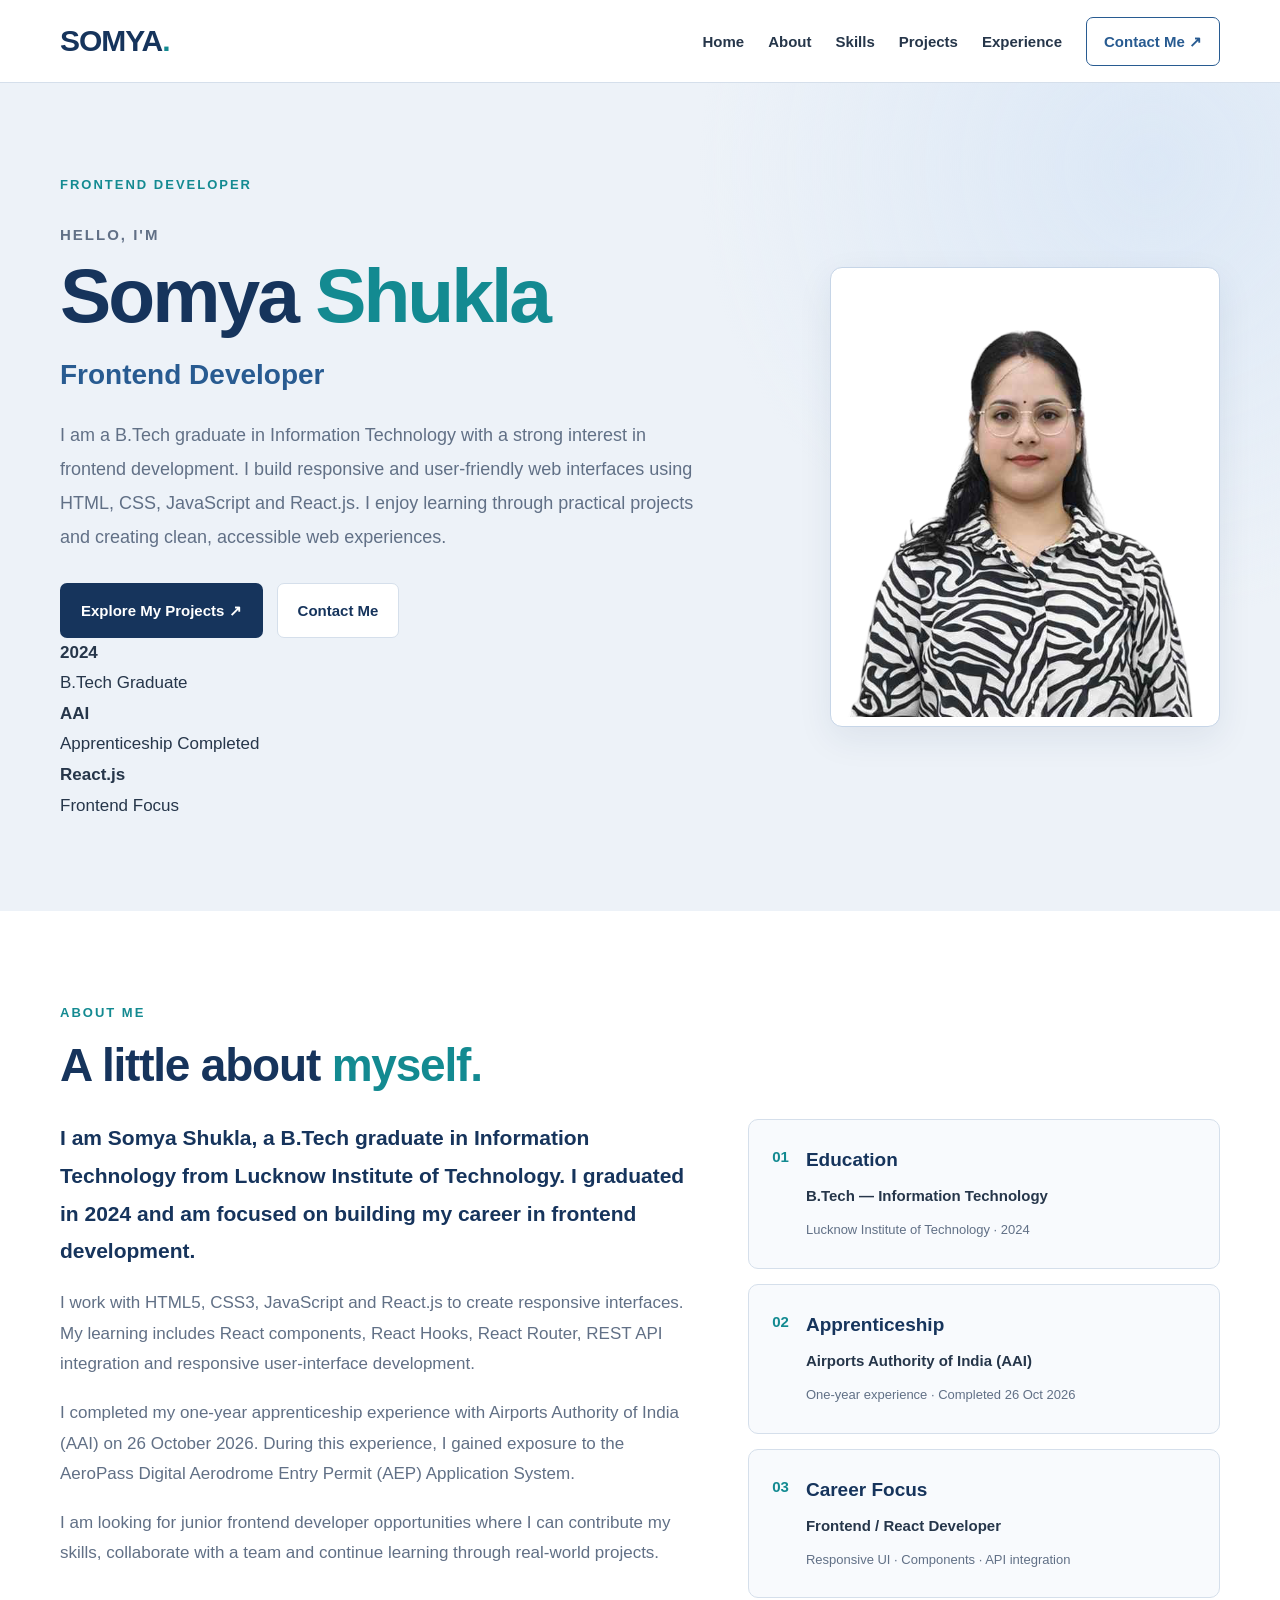
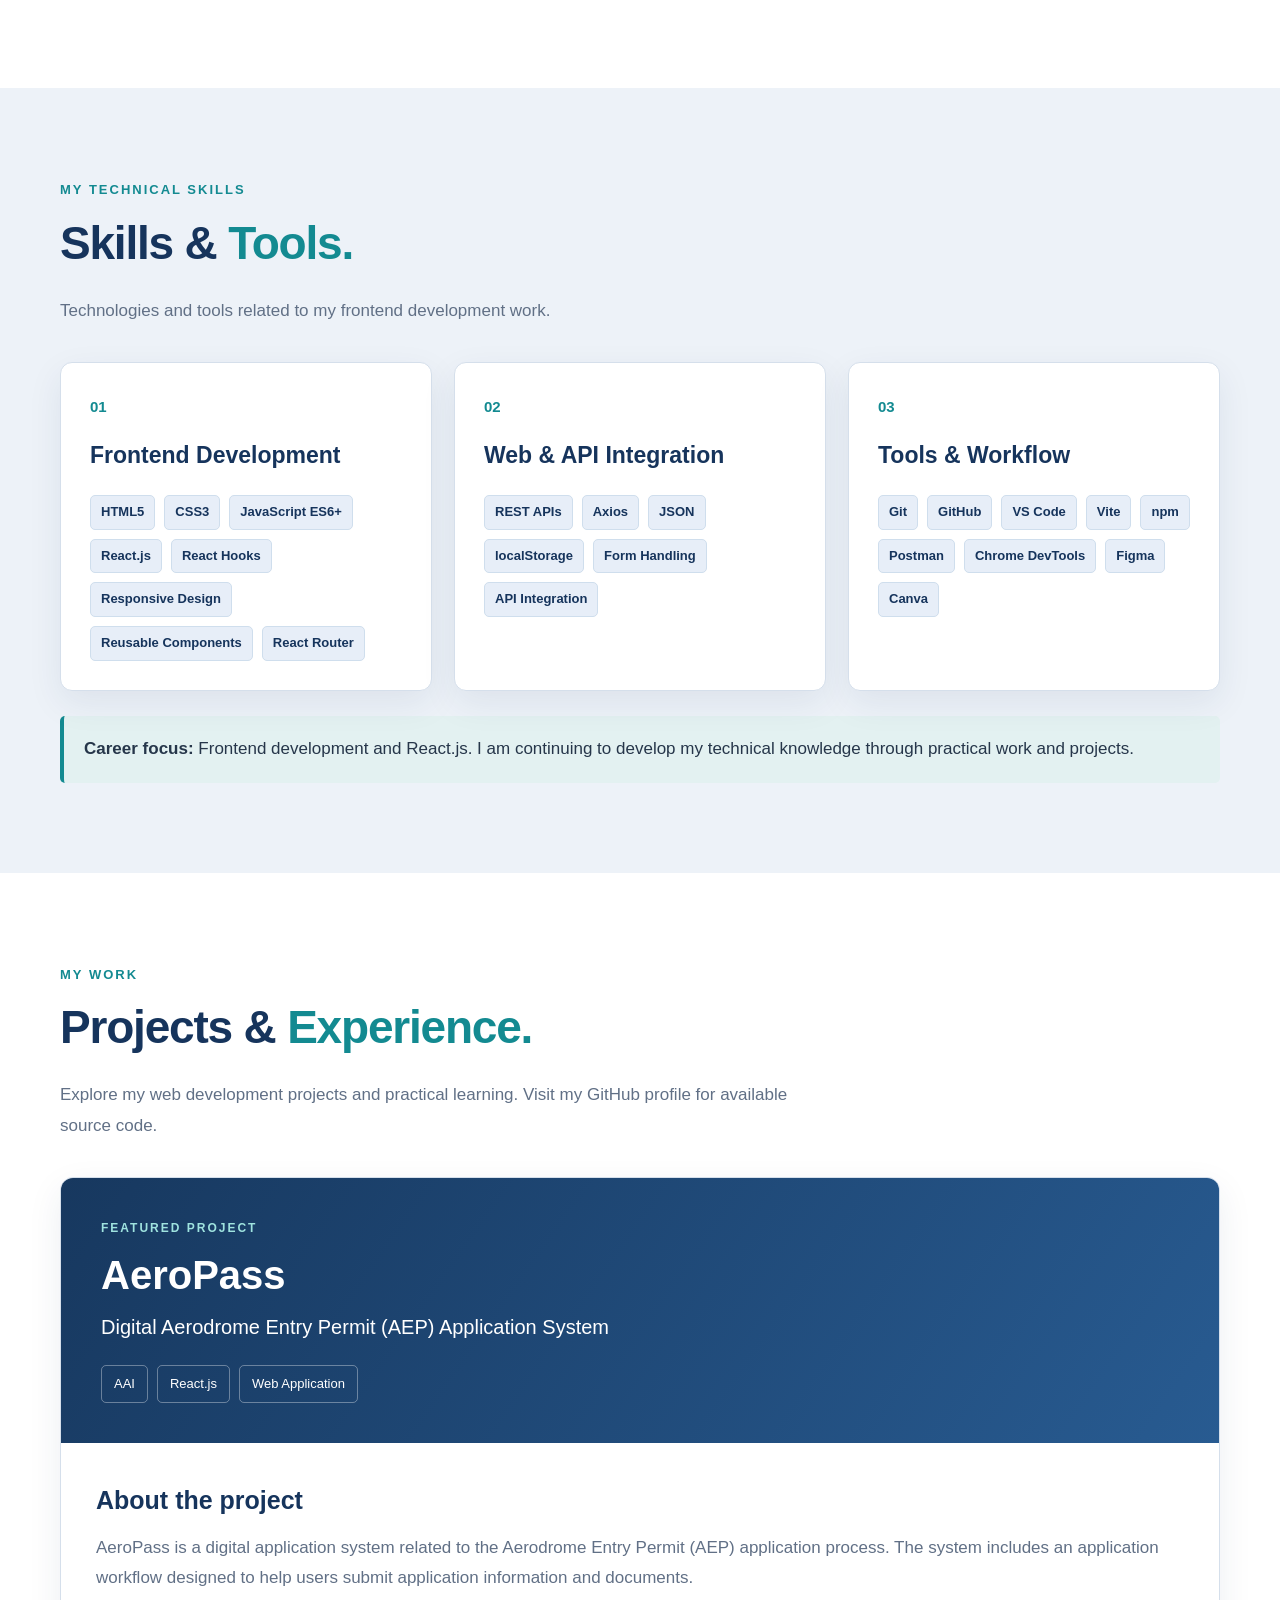
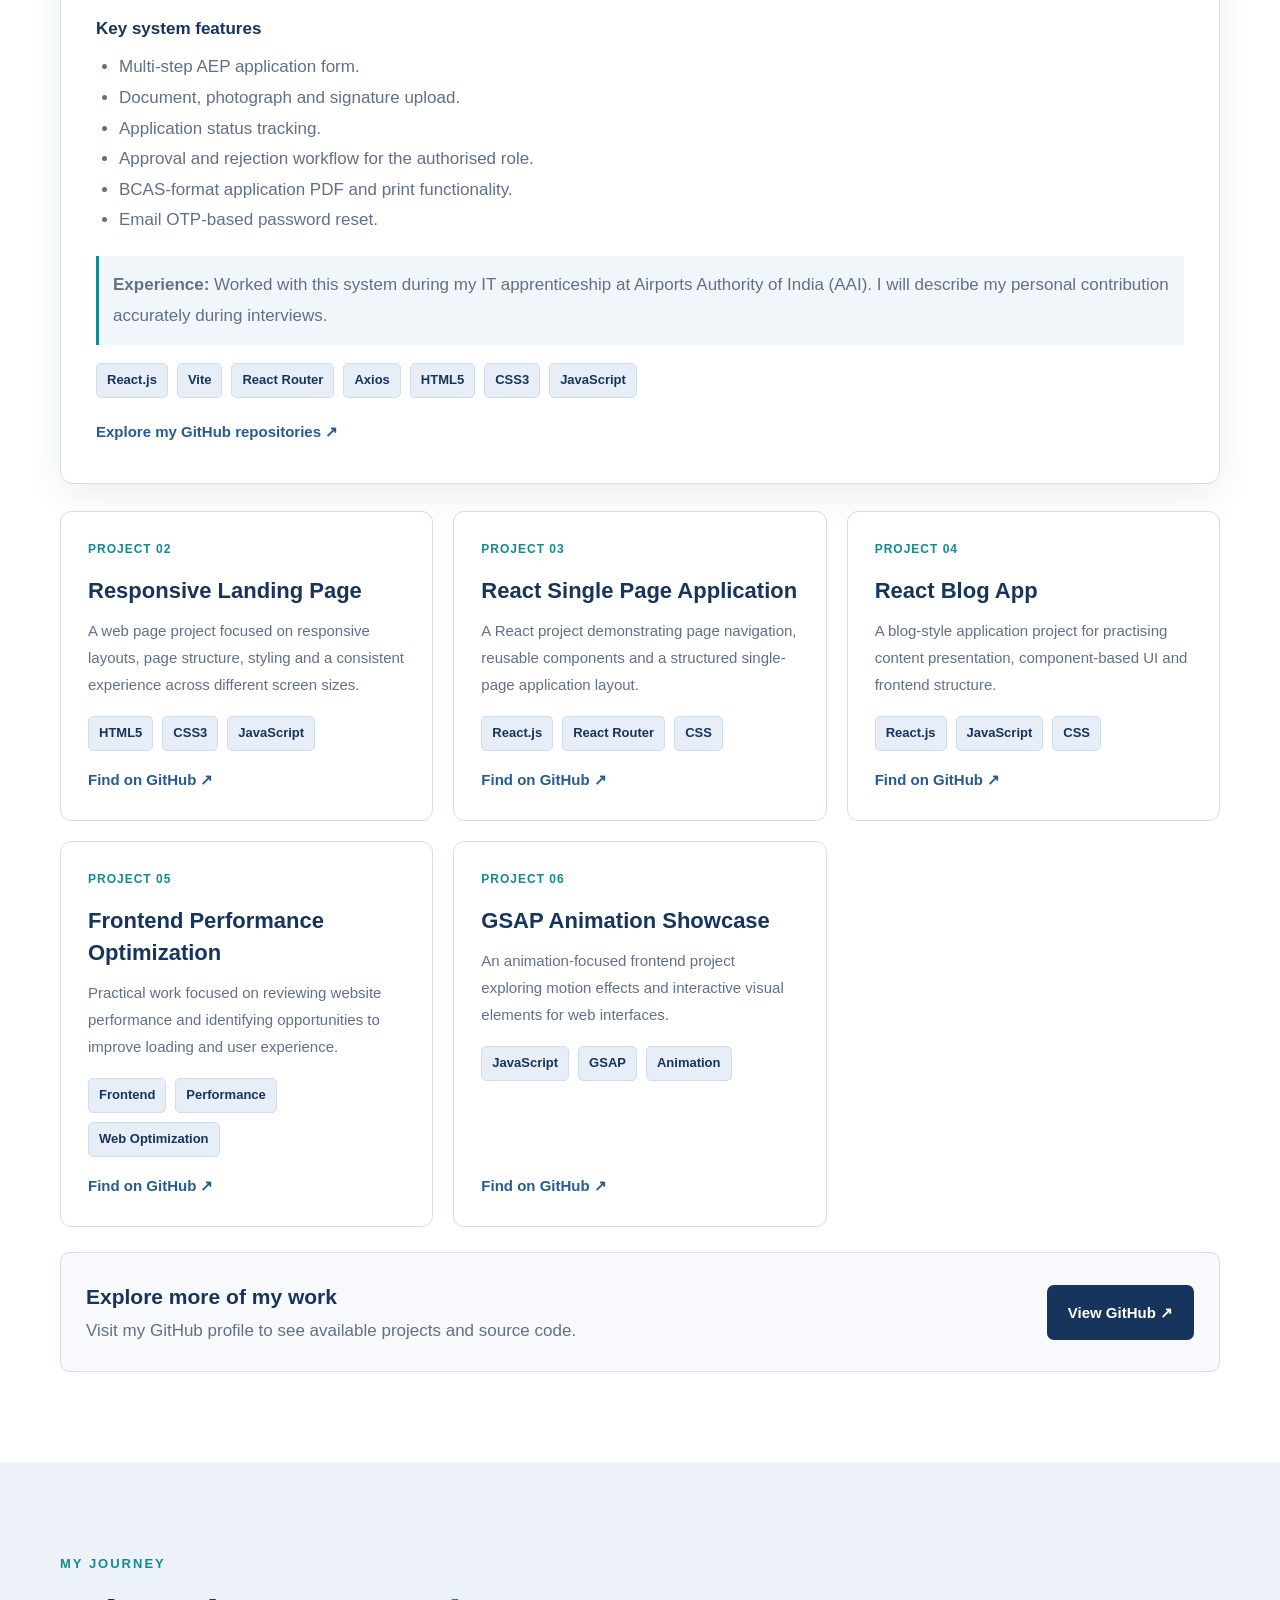
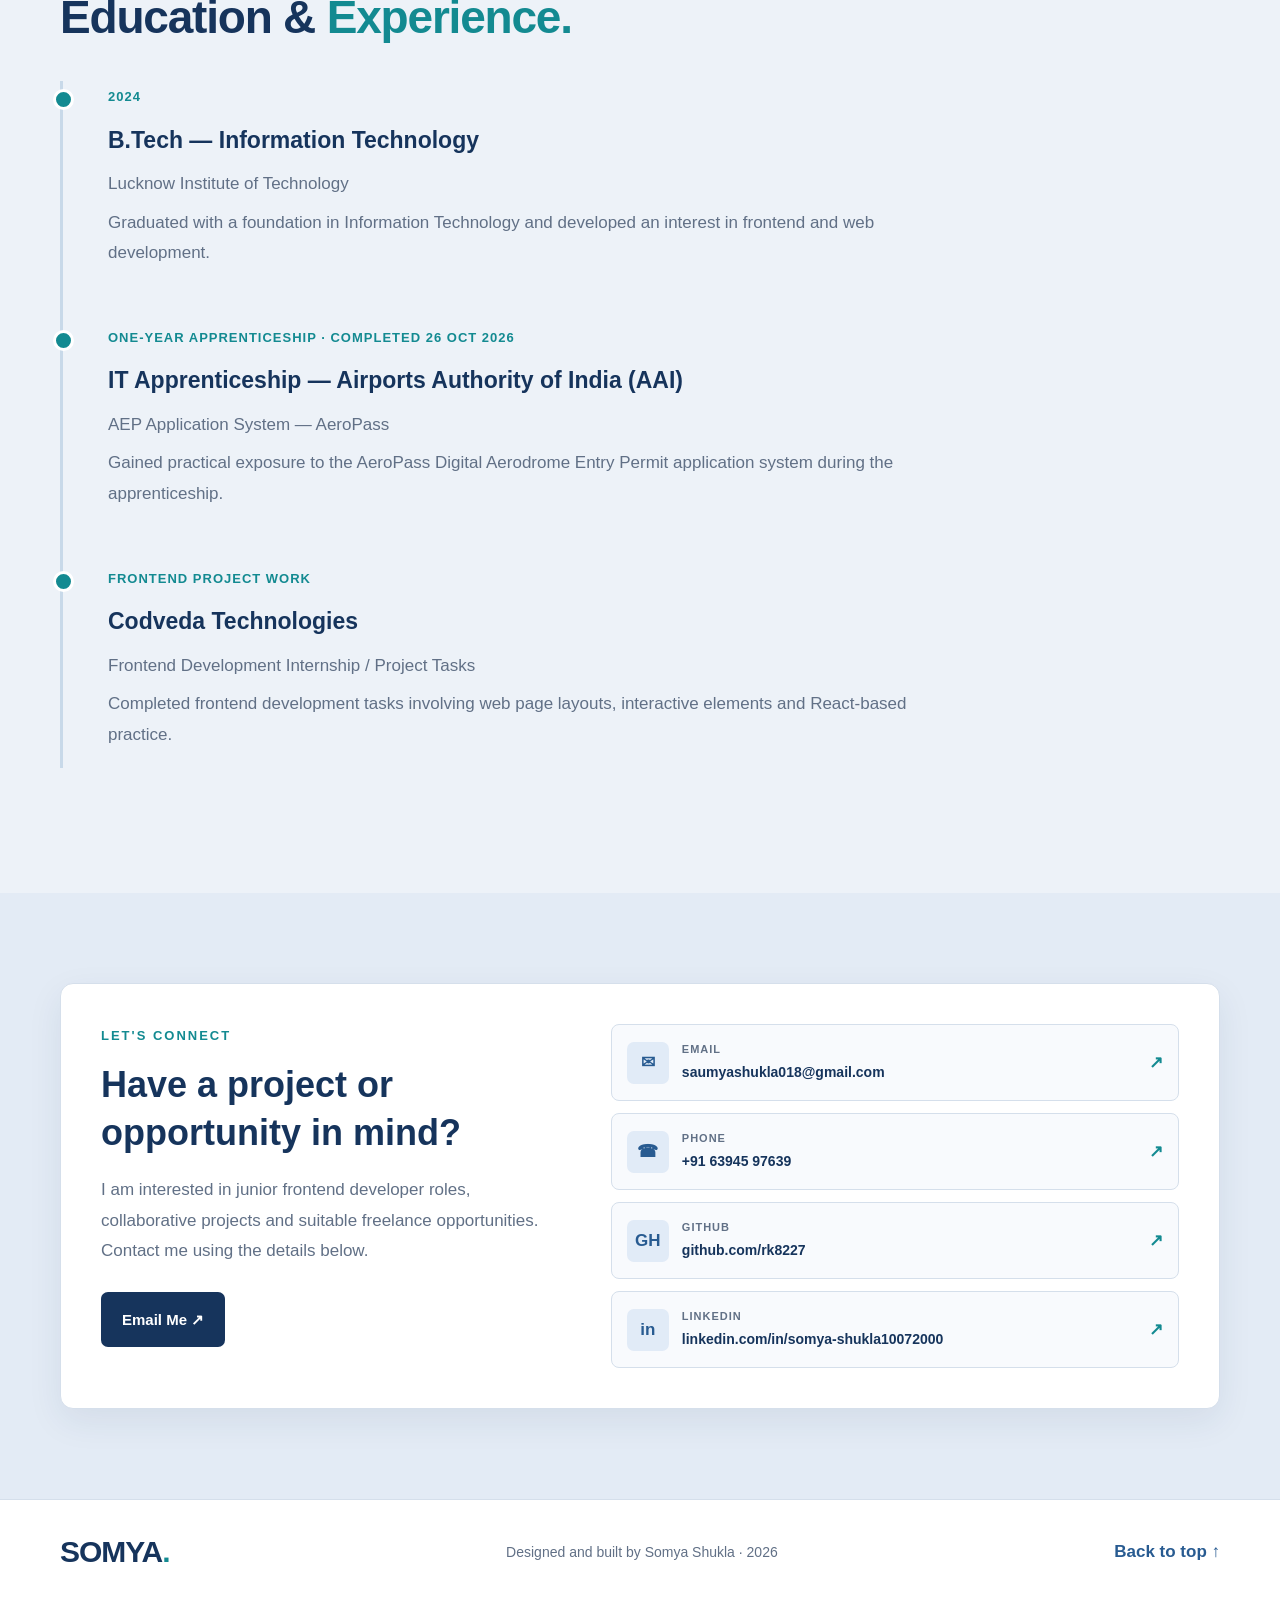
==== commit 09f75ca1: "Update index.html" ====
--- a/index.html
+++ b/index.html
@@ -492,12 +492,12 @@
           </a>
 
           <a class="contact-row"
-             href="https://www.linkedin.com/in/somya-shukla10072000/"
+             href="www.linkedin.com/in/somya-shukla10072000"
              target="_blank" rel="noopener noreferrer">
             <span class="contact-icon">in</span>
             <span>
               <small>LINKEDIN</small>
-              <strong>Find me on LinkedIn</strong>
+              <strong>linkedin.com/in/somya-shukla10072000</strong>
             </span>
             <b>↗</b>
           </a>
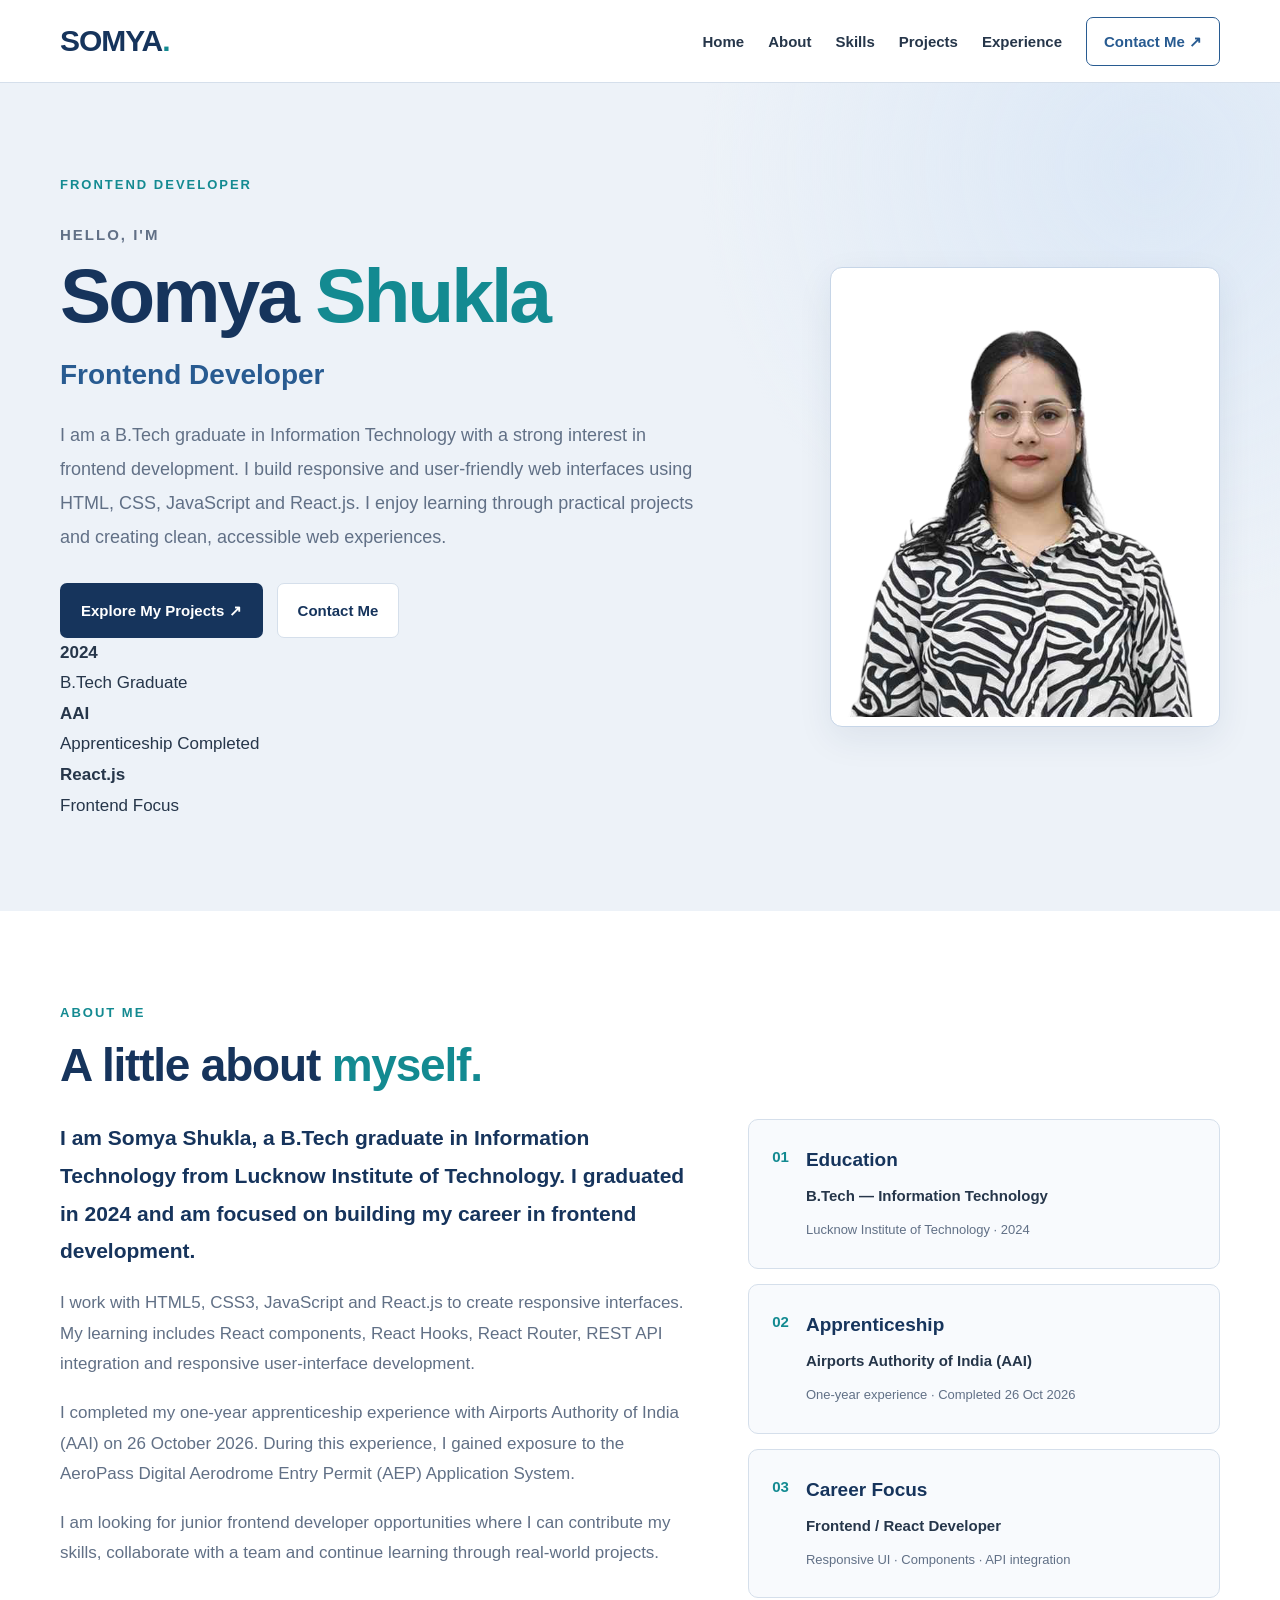
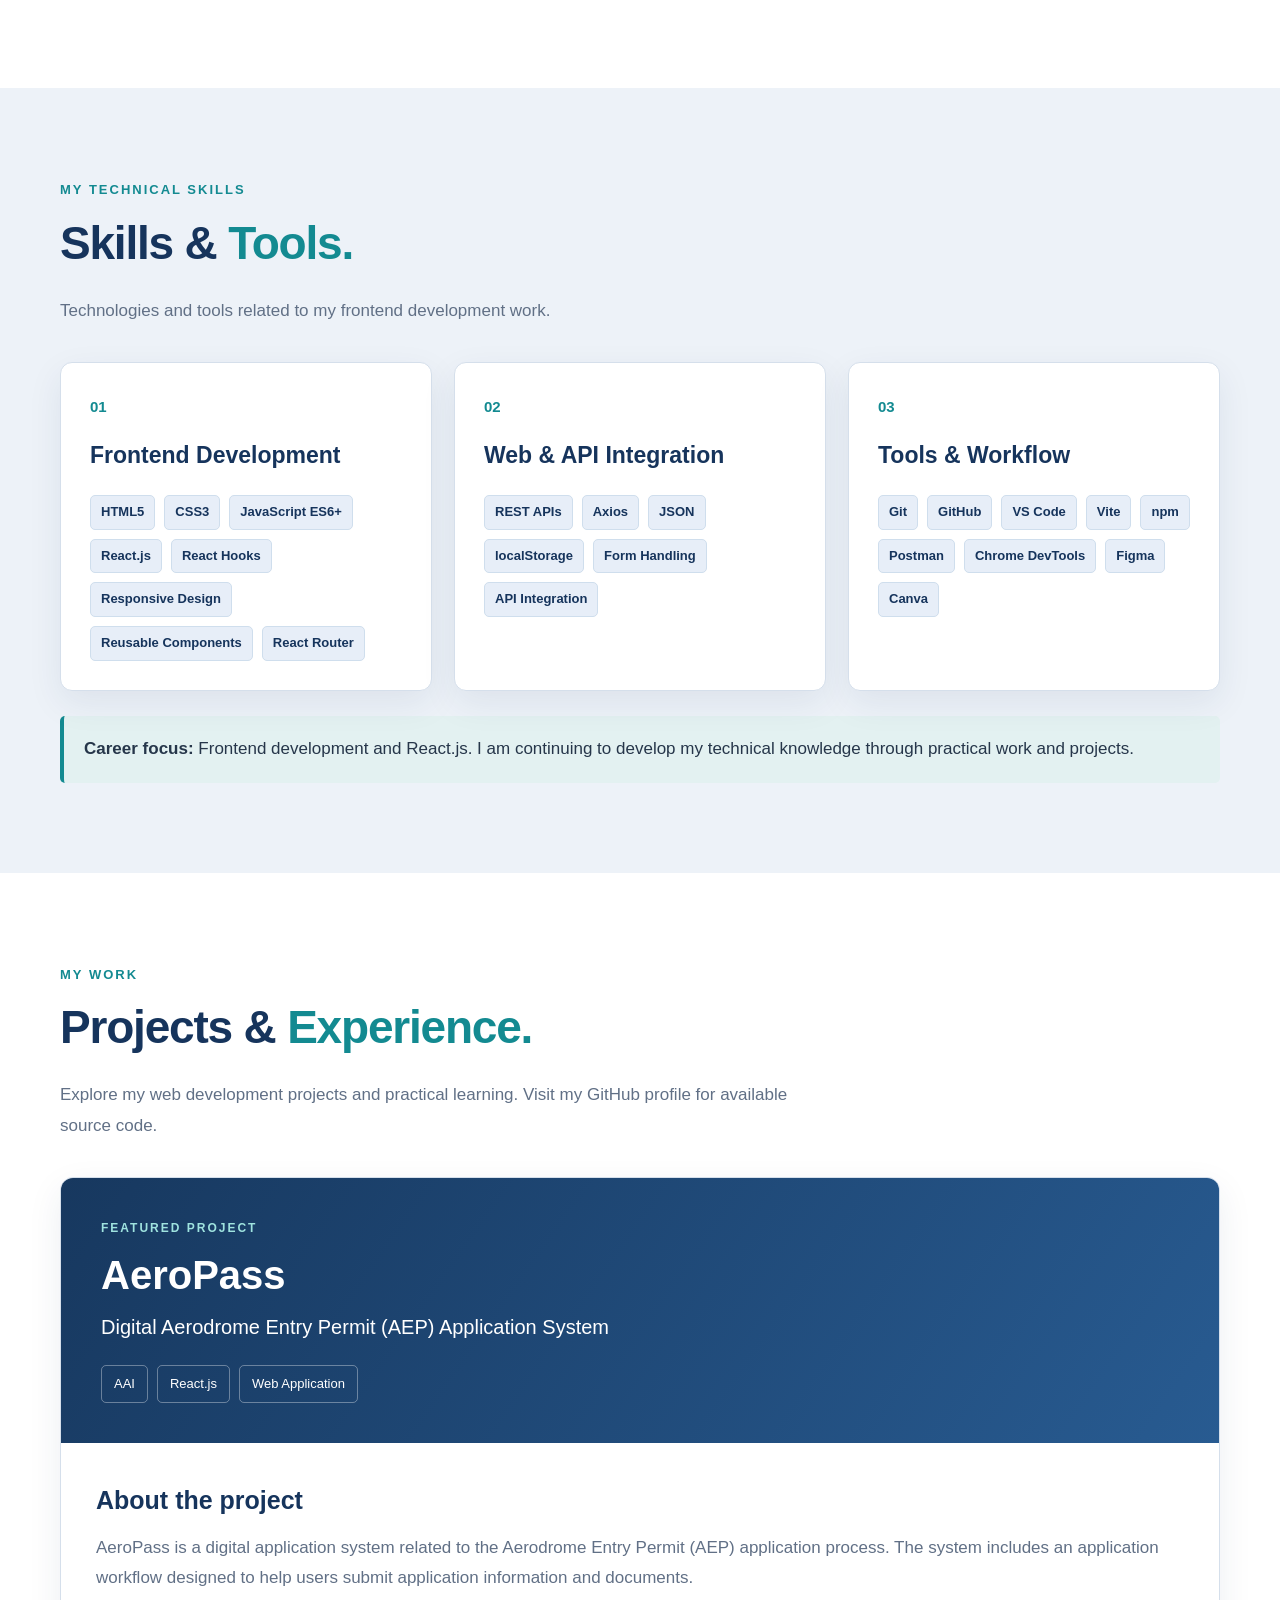
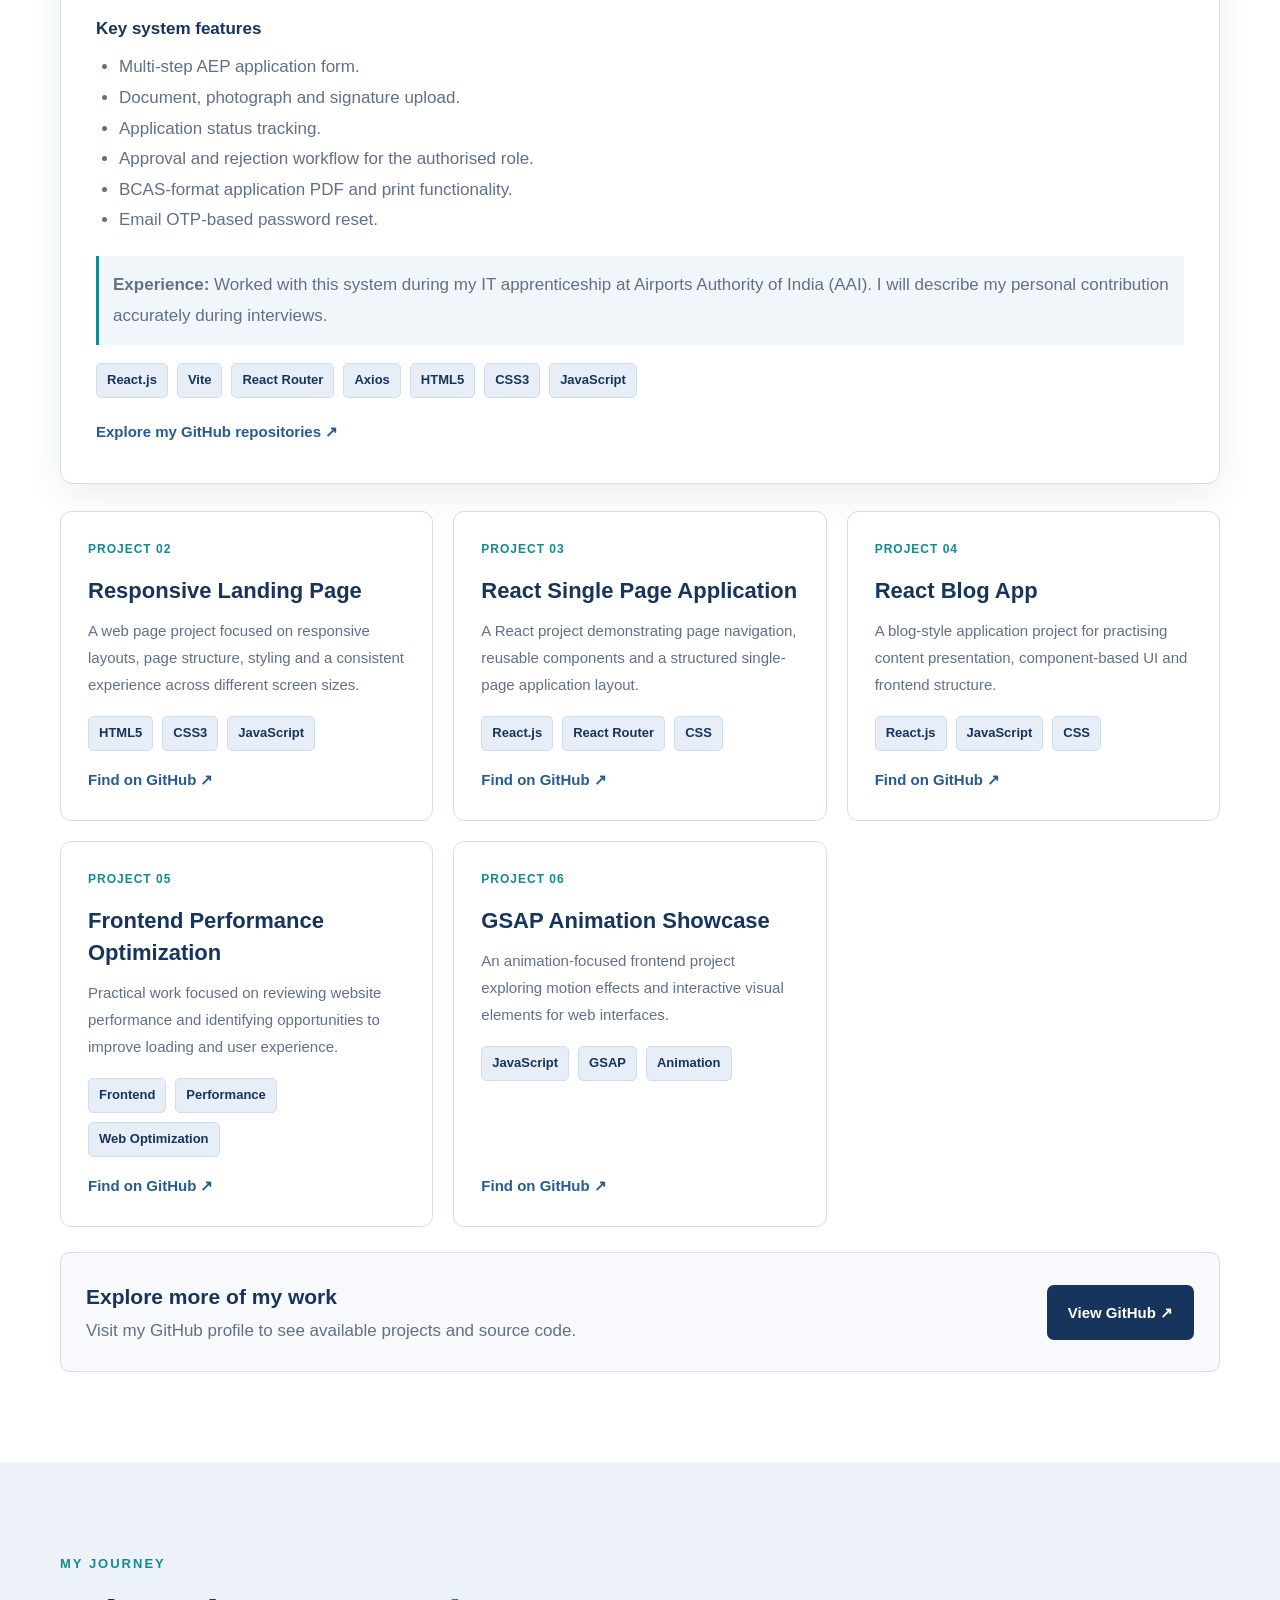
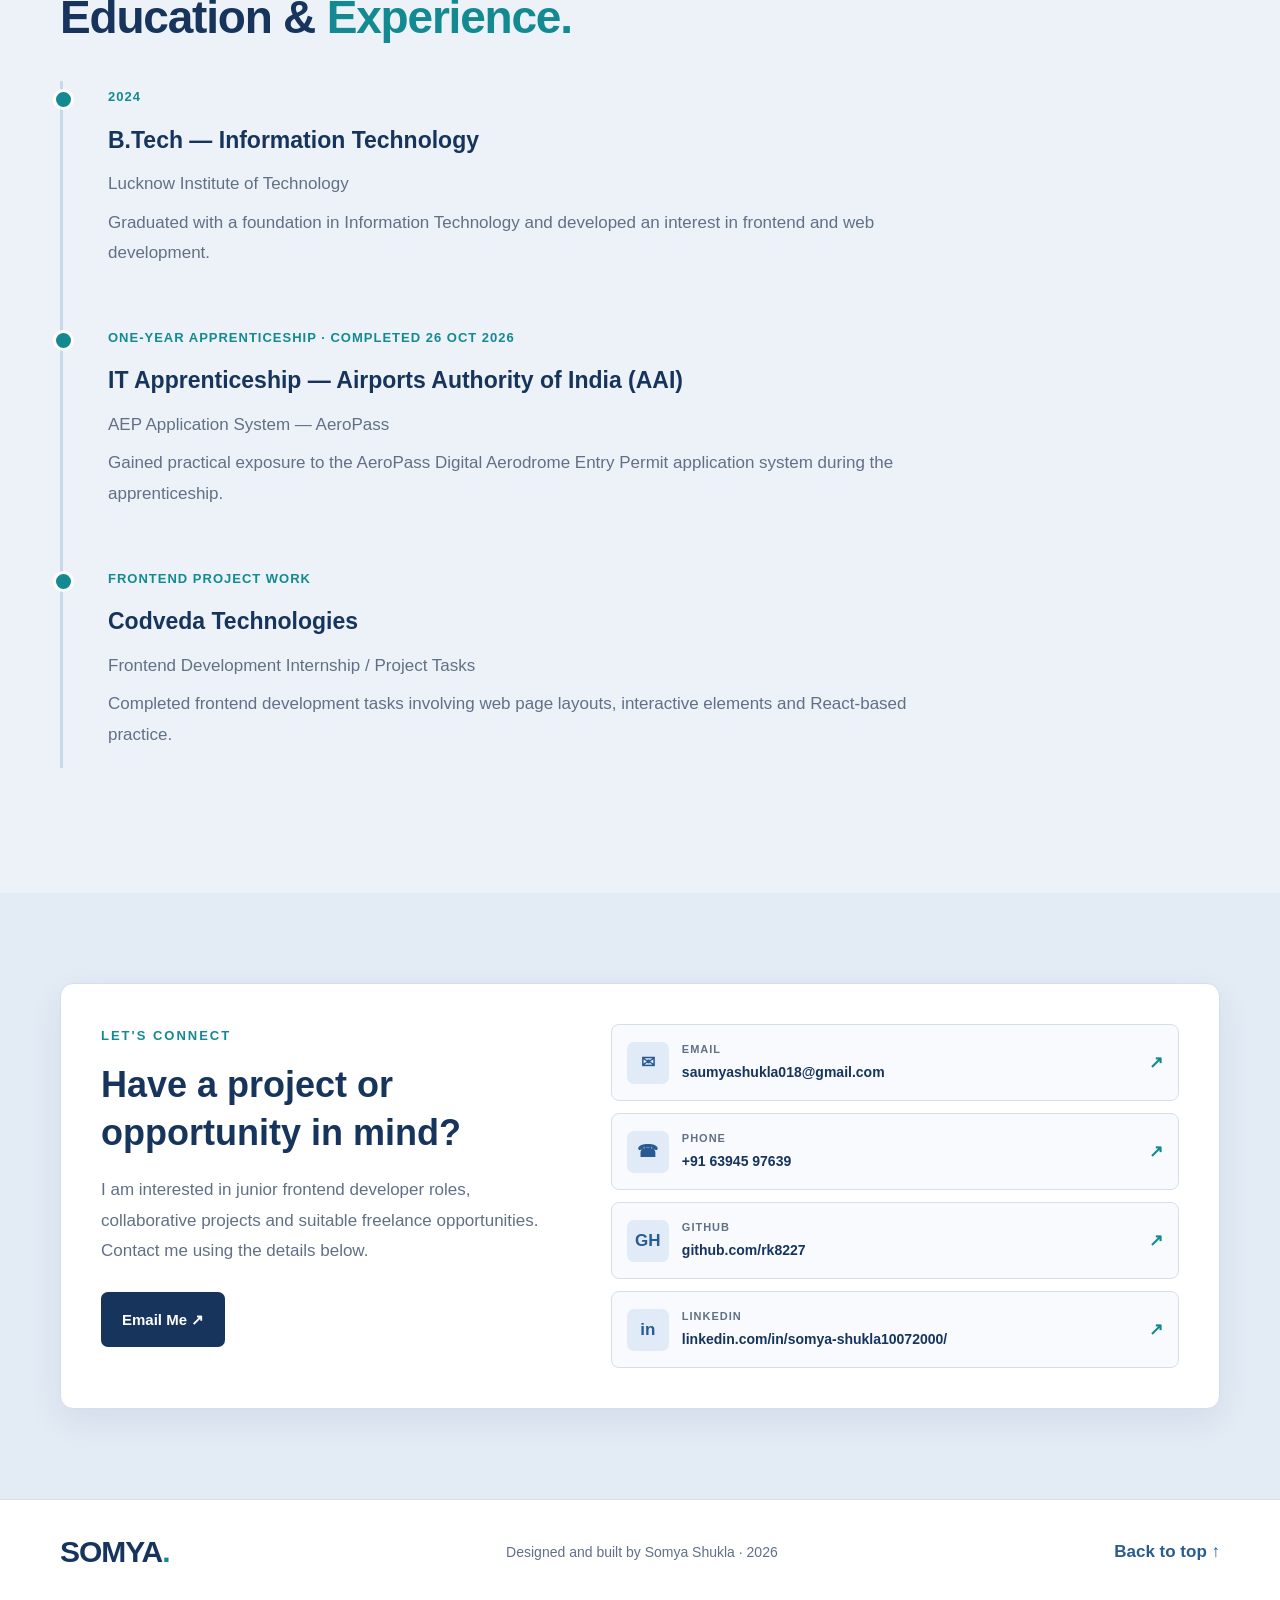
==== commit b1a236e4: "Update index.html" ====
--- a/index.html
+++ b/index.html
@@ -492,12 +492,12 @@
           </a>
 
           <a class="contact-row"
-             href="www.linkedin.com/in/somya-shukla10072000"
+             href="https://www.linkedin.com/in/somya-shukla10072000/"
              target="_blank" rel="noopener noreferrer">
             <span class="contact-icon">in</span>
             <span>
               <small>LINKEDIN</small>
-              <strong>linkedin.com/in/somya-shukla10072000</strong>
+              <strong>linkedin.com/in/somya-shukla10072000/</strong>
             </span>
             <b>↗</b>
           </a>
